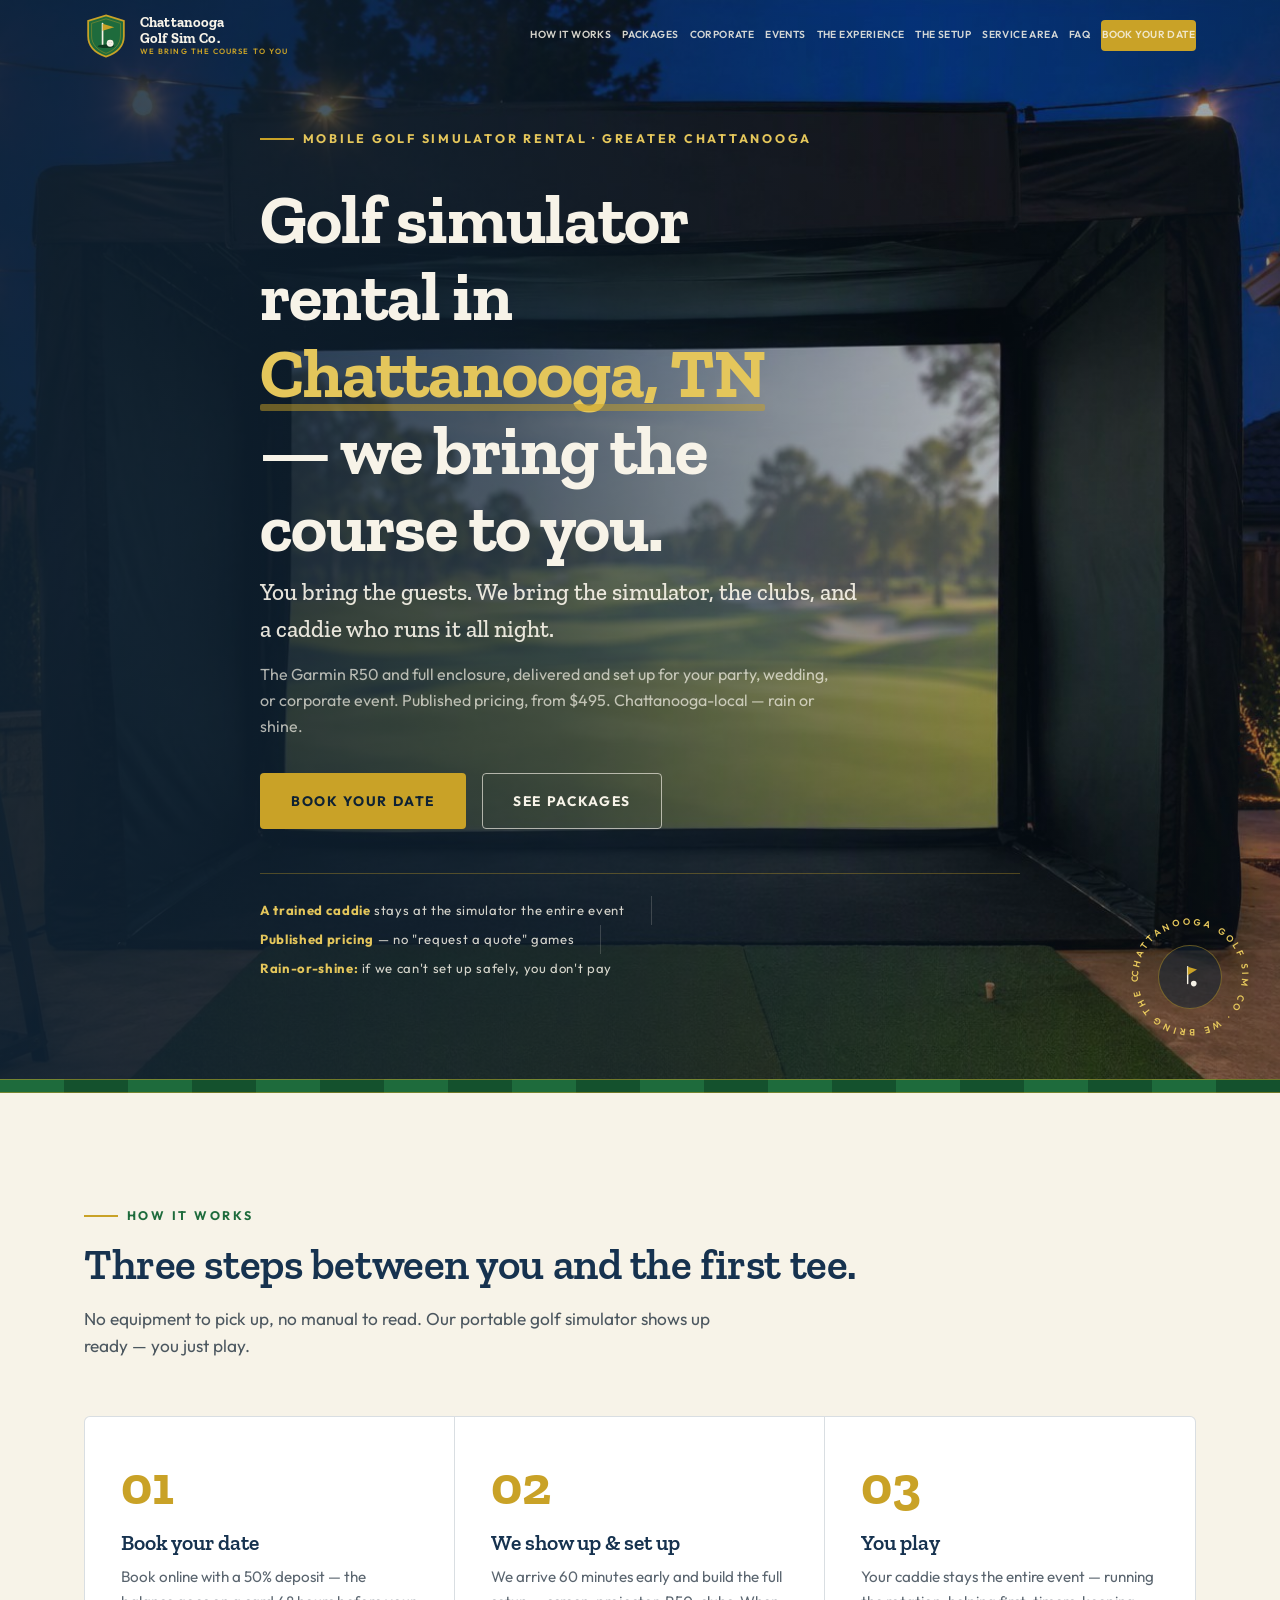
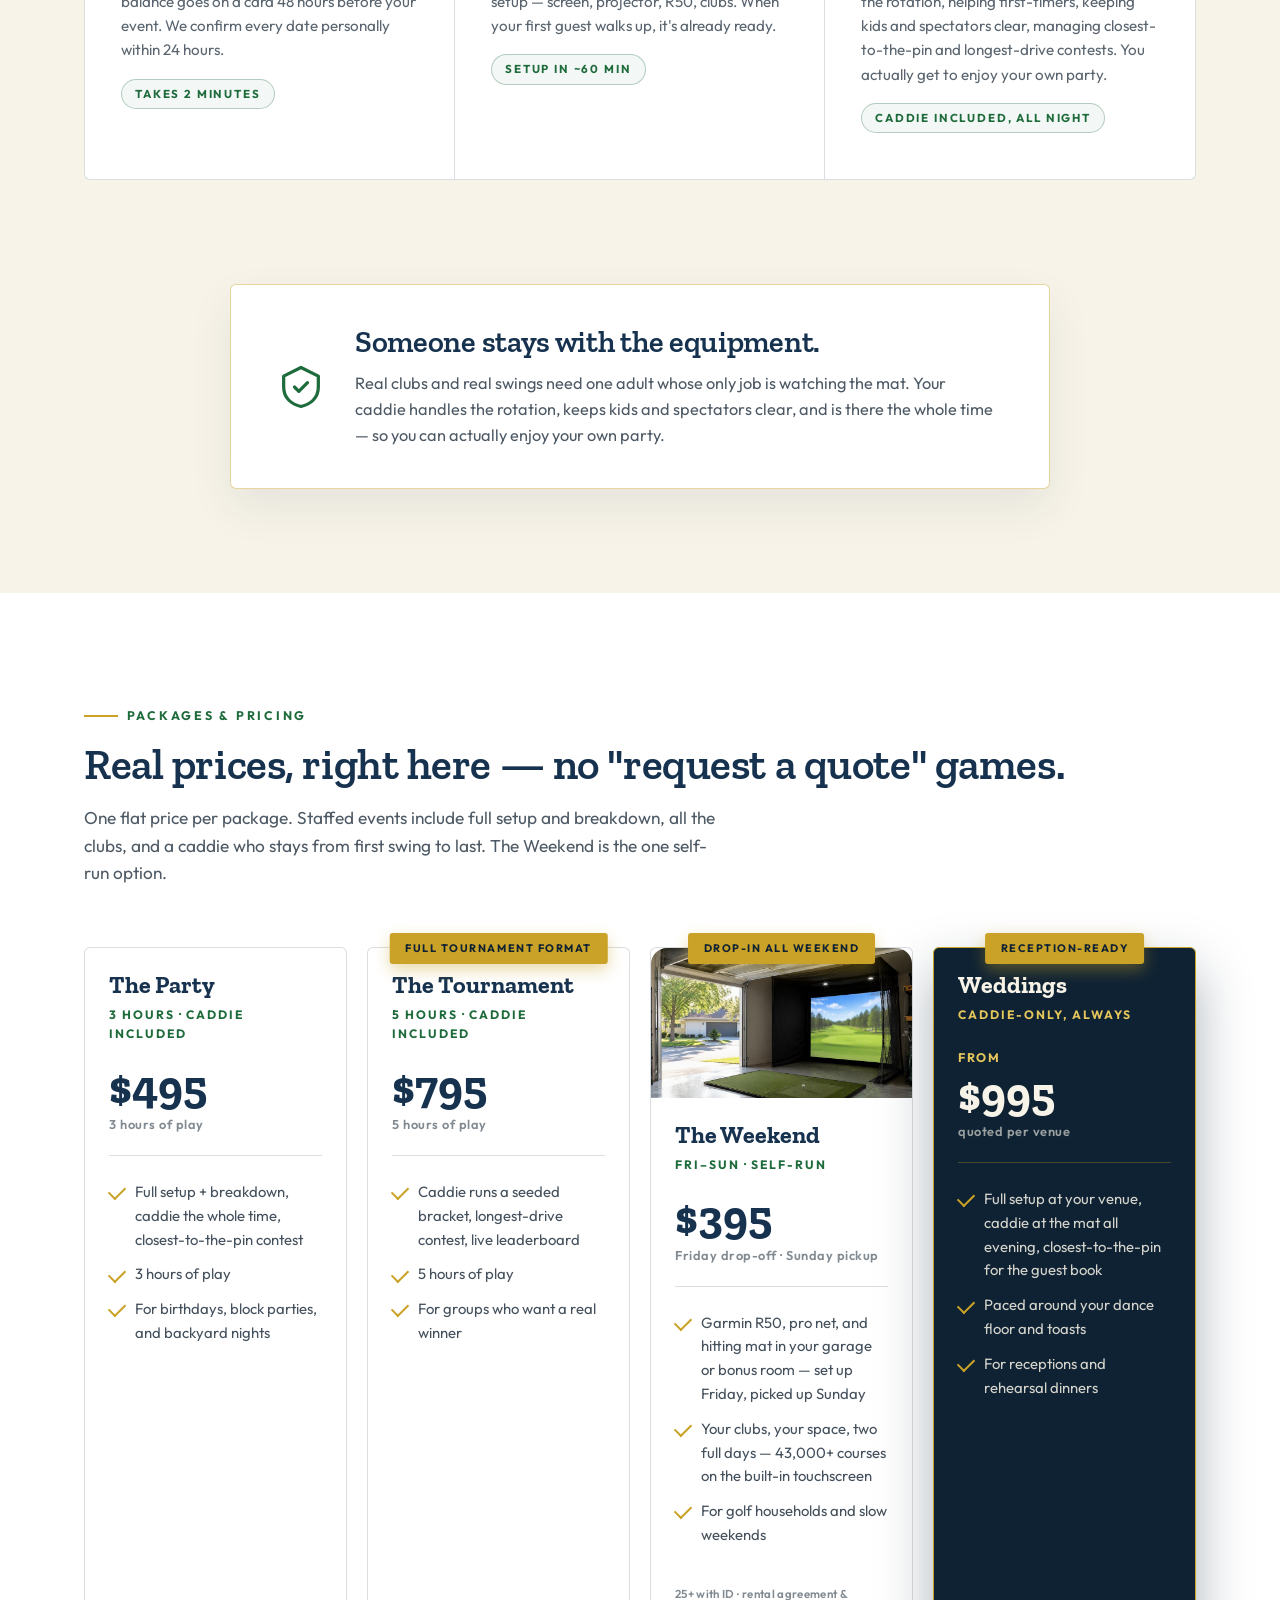
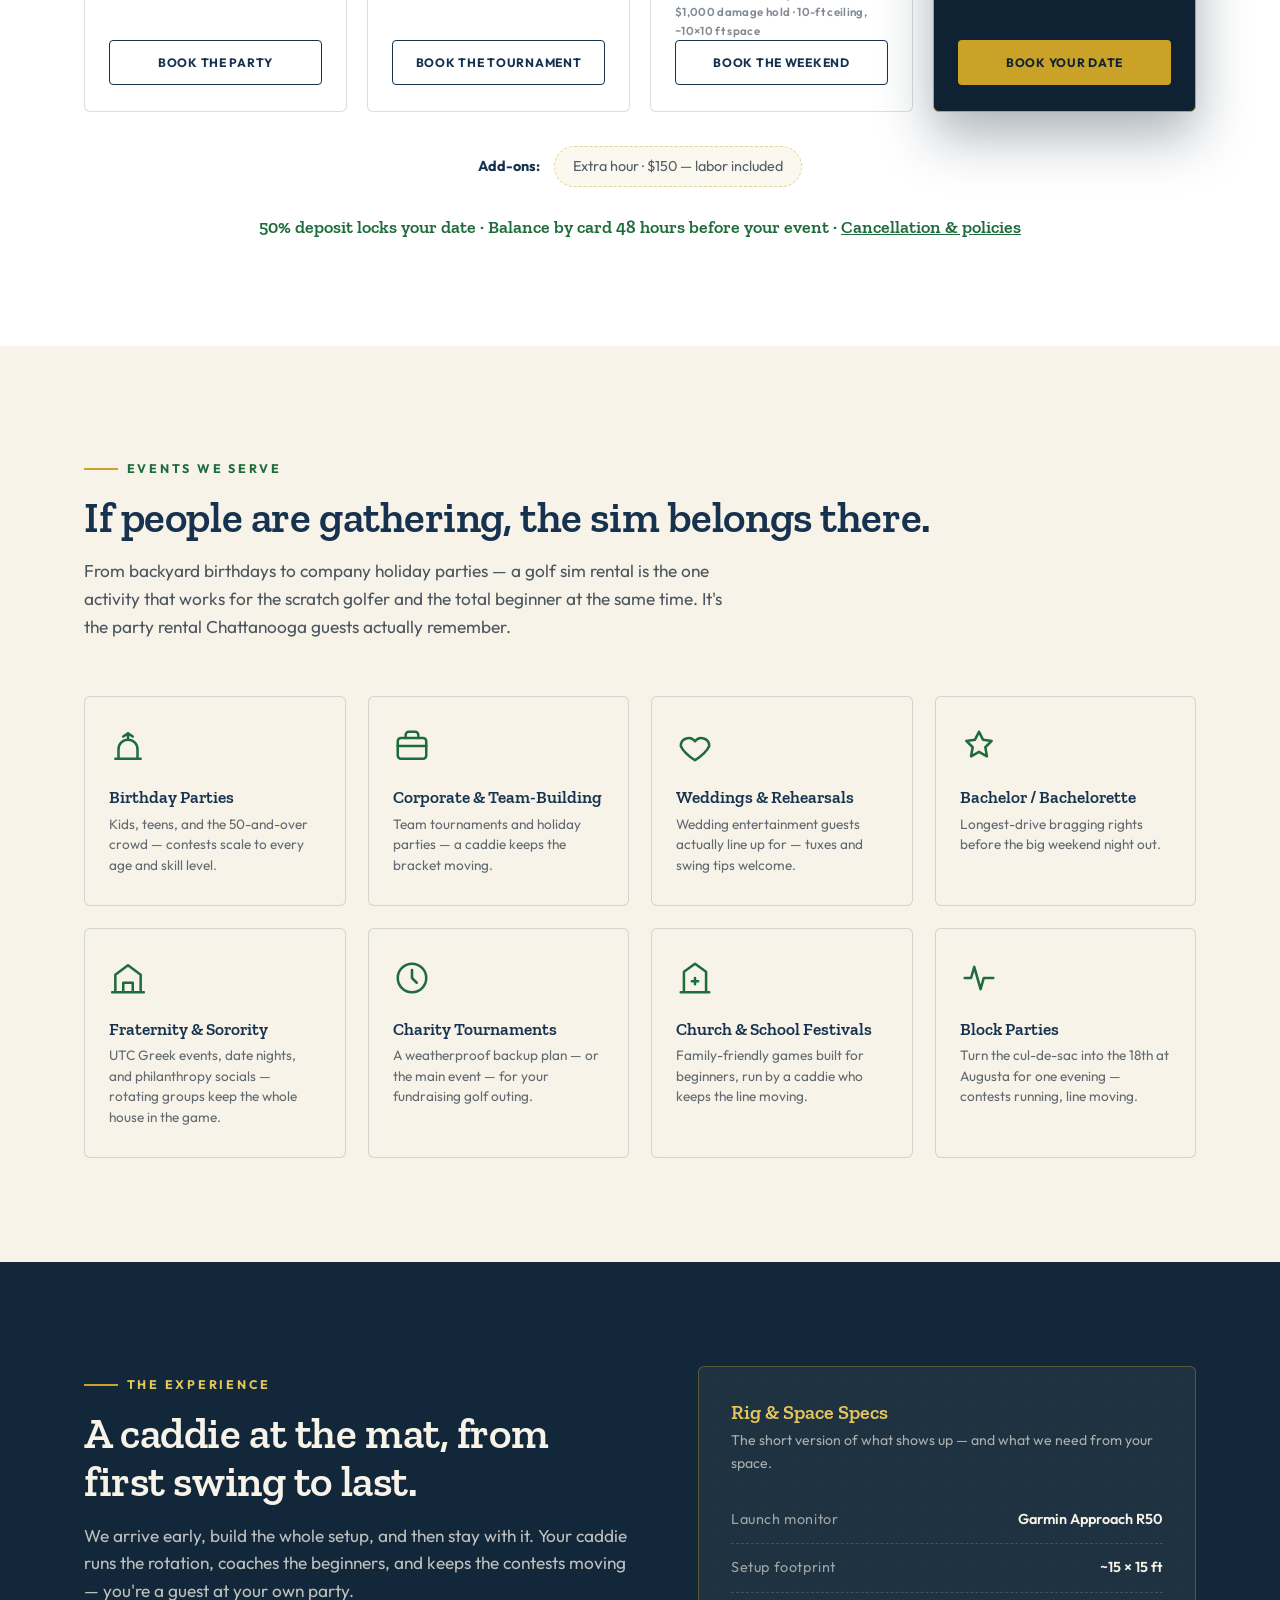
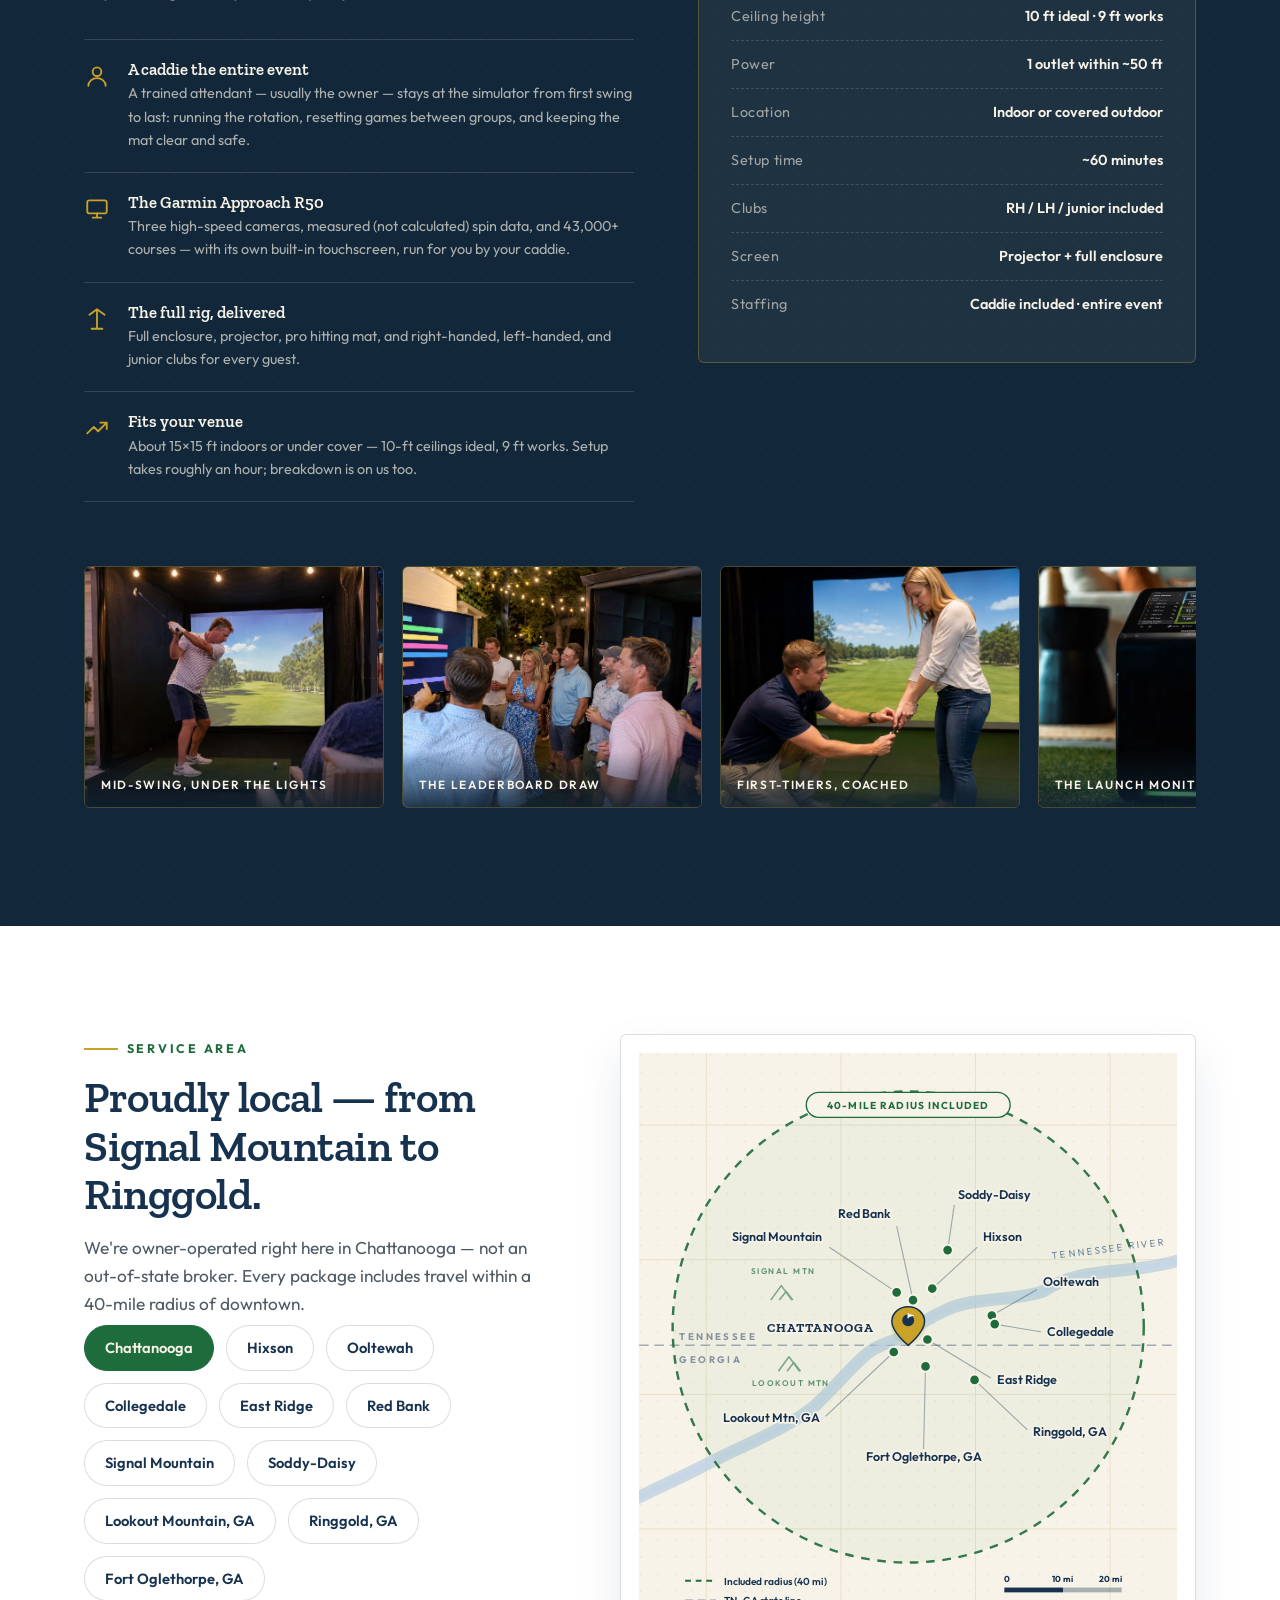
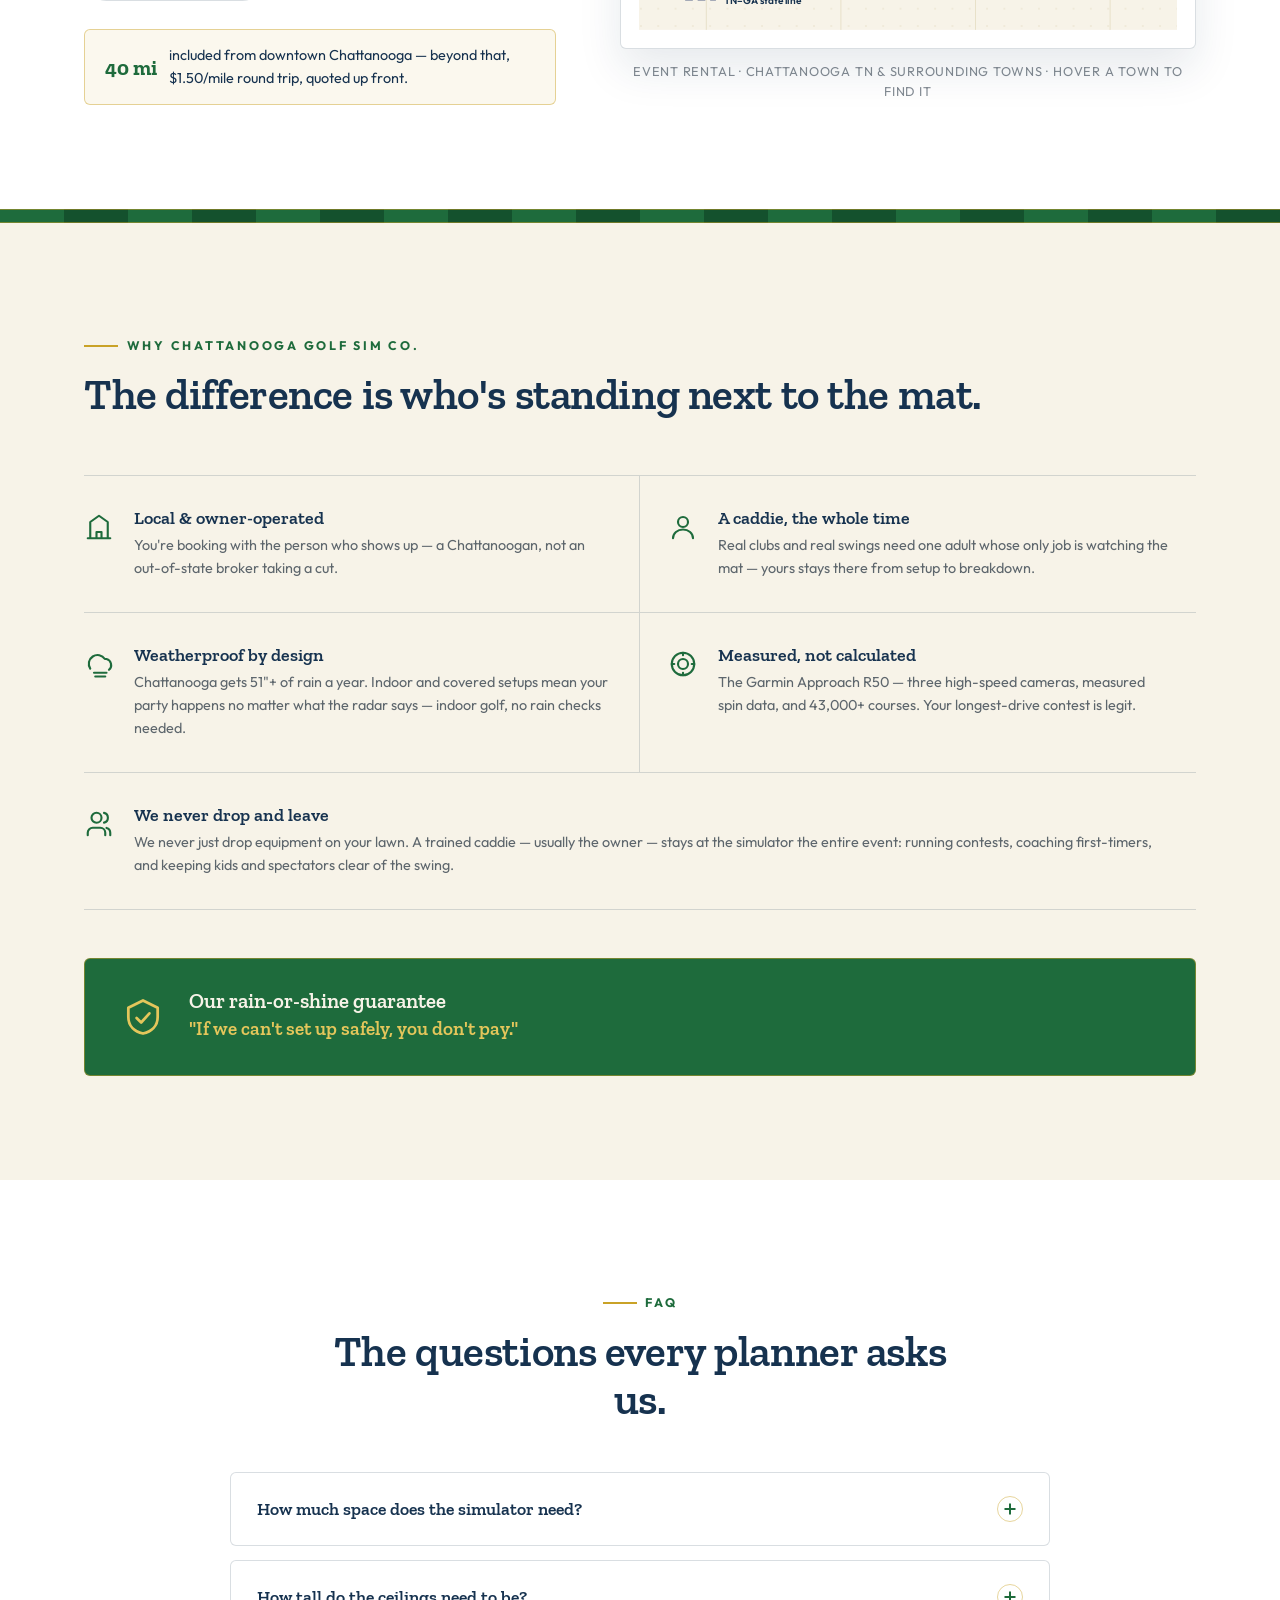
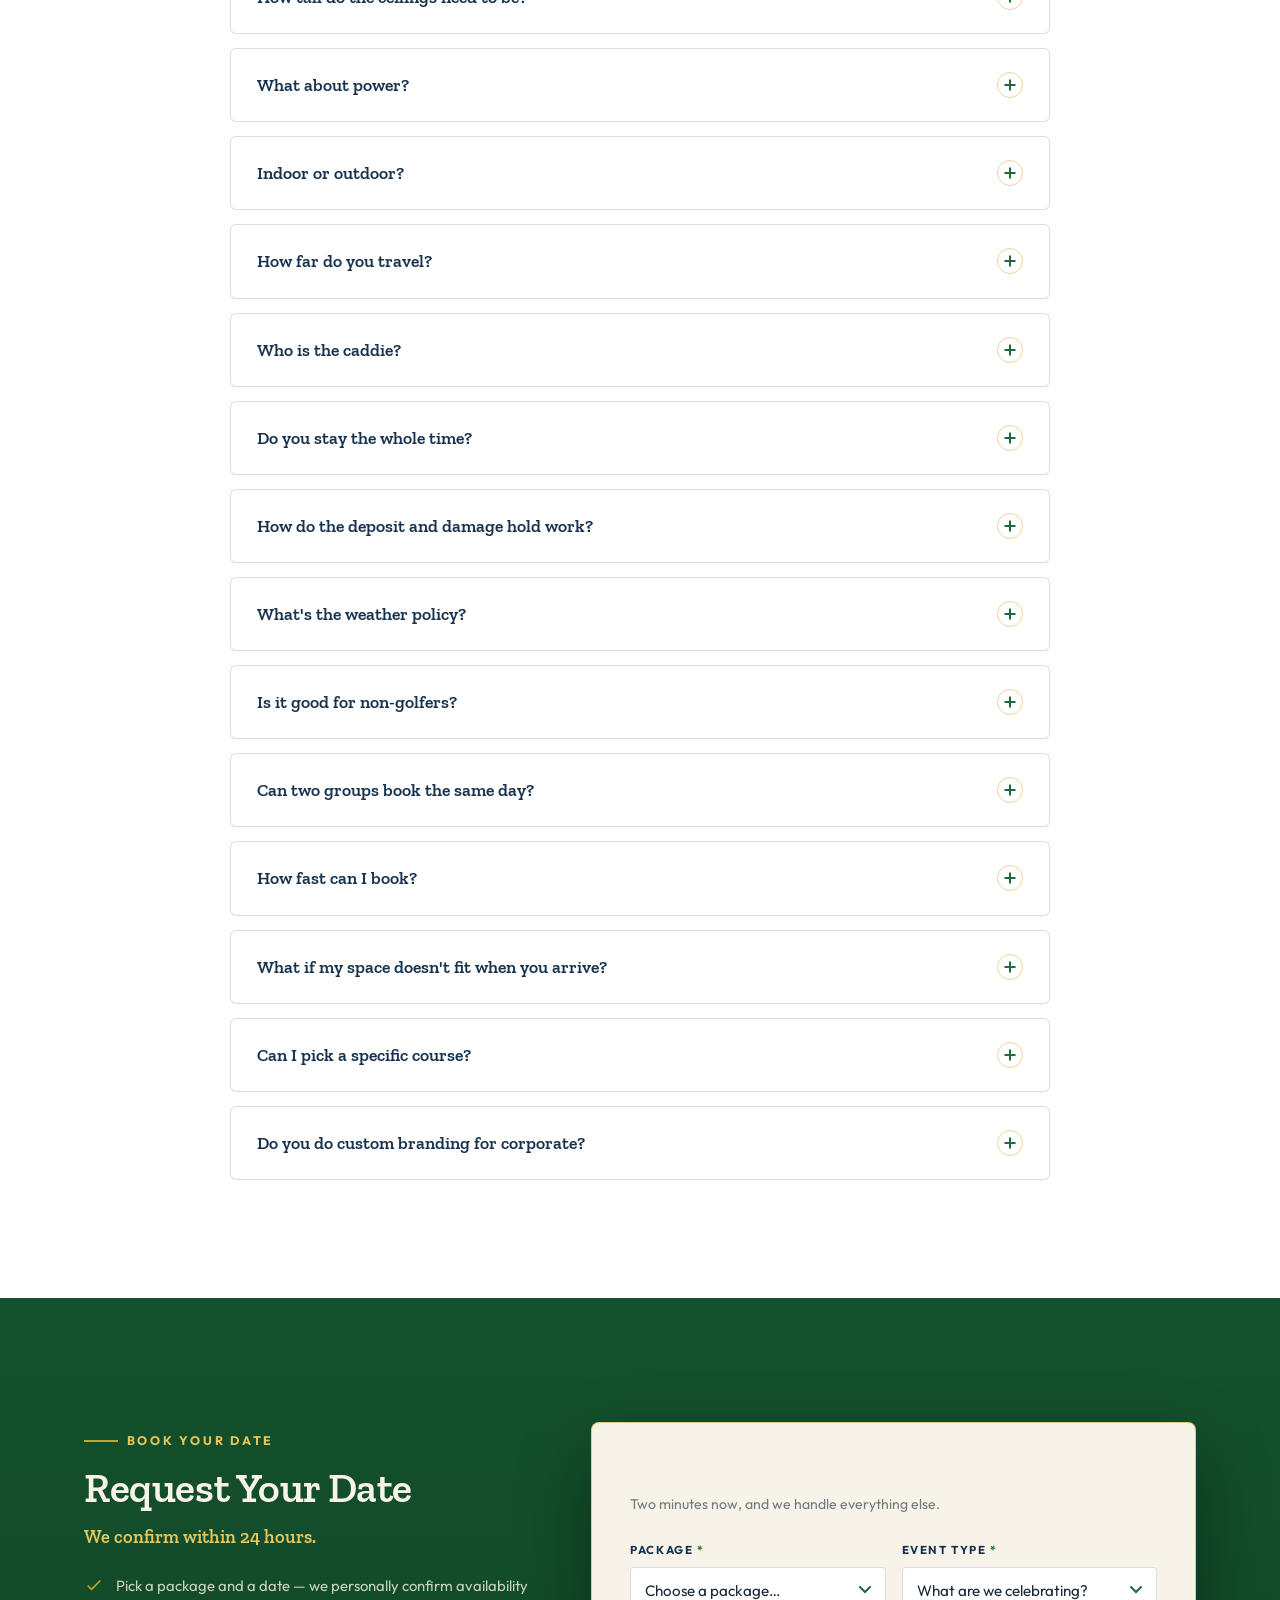
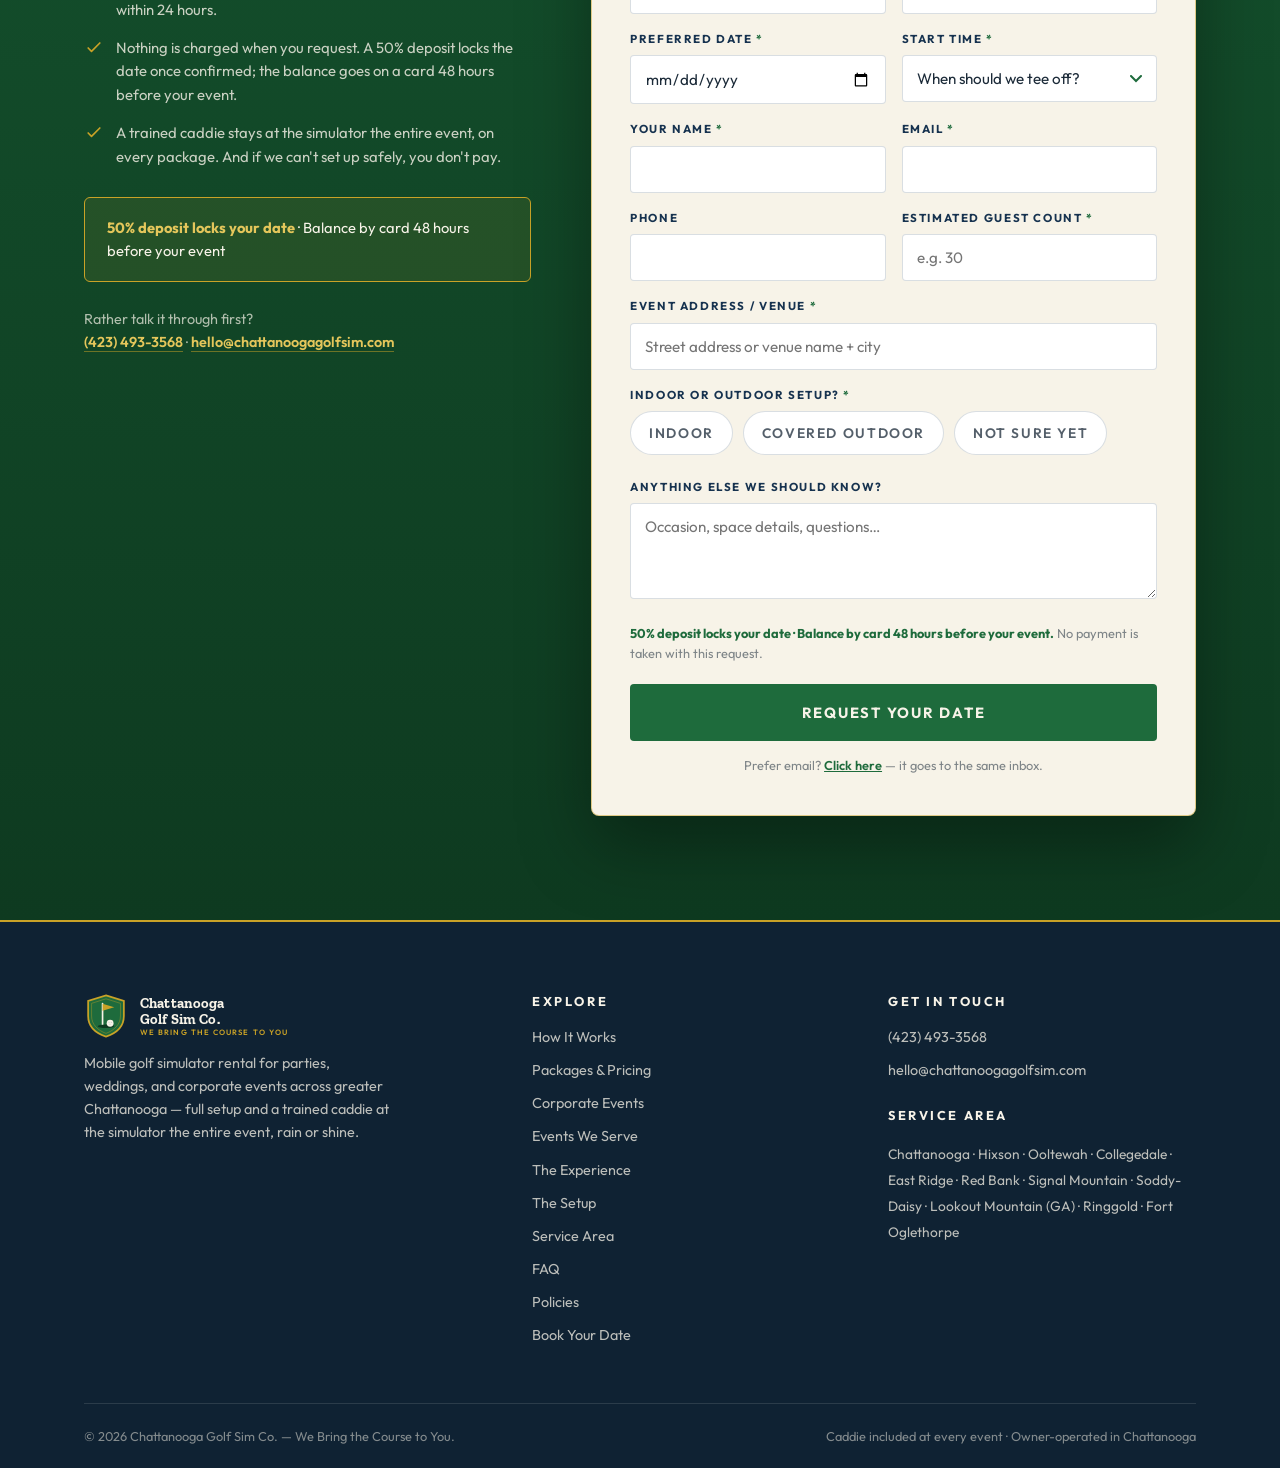
==== index.html @ df2b5e43 "Chattanooga Golf Sim — production site Launch-ready build: caddie model, published pricing, policies" ====
<!DOCTYPE html>
<html lang="en">
<head>
<meta charset="UTF-8">
<meta name="viewport" content="width=device-width, initial-scale=1.0">
<title>Golf Simulator Rental Chattanooga TN | Mobile Golf Sim for Parties &amp; Events — Chattanooga Golf Sim Co.</title>
<meta name="description" content="Chattanooga's mobile golf simulator rental for parties, weddings & events. Full setup plus a trained caddie the entire event — published pricing from $495. Serving greater Chattanooga — book your date.">
<meta name="robots" content="index, follow">
<meta name="theme-color" content="#16324F">
<link rel="canonical" href="https://chattanoogagolfsim.com/">
<meta property="og:url" content="https://chattanoogagolfsim.com/">
<meta property="og:type" content="website">
<meta property="og:title" content="Golf Simulator Rental Chattanooga TN — Chattanooga Golf Sim Co.">
<meta property="og:description" content="Chattanooga's mobile golf simulator rental for parties, weddings & events. Full setup plus a trained caddie the entire event — published pricing from $495.">
<meta property="og:image" content="https://chattanoogagolfsim.com/assets/setup-hero-dusk-v2.jpg">
<meta property="og:locale" content="en_US">
<link rel="icon" type="image/svg+xml" href="assets/logo.svg">
<link rel="apple-touch-icon" href="assets/logo.svg">
<link rel="preconnect" href="https://fonts.googleapis.com">
<link rel="preconnect" href="https://fonts.gstatic.com" crossorigin>
<link href="https://fonts.googleapis.com/css2?family=Outfit:wght@400;500;600;700&family=Zilla+Slab:wght@500;600;700&display=swap" rel="stylesheet">
<link rel="preload" as="image" href="assets/setup-hero-dusk-v2.jpg">
<link rel="stylesheet" href="styles.css">

<script type="application/ld+json">
{
  "@context": "https://schema.org",
  "@type": "LocalBusiness",
  "name": "Chattanooga Golf Sim Co.",
  "description": "Mobile golf simulator rental for parties, weddings, corporate events and festivals in the greater Chattanooga, TN area. Full setup plus a trained caddie who stays at the simulator for the entire event.",
  "slogan": "We Bring the Course to You",
  "email": "hello@chattanoogagolfsim.com",
  "telephone": "+1-423-493-3568",
  "priceRange": "$495-$2995",
  "currenciesAccepted": "USD",
  "address": { "@type": "PostalAddress", "addressLocality": "Chattanooga", "addressRegion": "TN", "addressCountry": "US" },
  "areaServed": [
    { "@type": "City", "name": "Chattanooga, TN" },
    { "@type": "City", "name": "Hixson, TN" },
    { "@type": "City", "name": "Ooltewah, TN" },
    { "@type": "City", "name": "Collegedale, TN" },
    { "@type": "City", "name": "East Ridge, TN" },
    { "@type": "City", "name": "Red Bank, TN" },
    { "@type": "City", "name": "Signal Mountain, TN" },
    { "@type": "City", "name": "Soddy-Daisy, TN" },
    { "@type": "City", "name": "Lookout Mountain, GA" },
    { "@type": "City", "name": "Ringgold, GA" },
    { "@type": "City", "name": "Fort Oglethorpe, GA" }
  ],
  "url": "https://chattanoogagolfsim.com/",
  "makesOffer": [
    { "@type": "Offer", "name": "The Party — 3-hour party package with caddie", "price": "495", "priceCurrency": "USD" },
    { "@type": "Offer", "name": "The Tournament — 5-hour tournament package with caddie", "price": "795", "priceCurrency": "USD" },
    { "@type": "Offer", "name": "The Weekend — Friday to Sunday self-run rental", "price": "395", "priceCurrency": "USD" },
    { "@type": "Offer", "name": "Weddings — reception-ready, caddie included", "priceSpecification": { "@type": "PriceSpecification", "minPrice": "995", "priceCurrency": "USD" } },
    { "@type": "Offer", "name": "Corporate Team Building — half-day with caddie", "price": "1995", "priceCurrency": "USD" }
  ]
}
</script>

<script type="application/ld+json">
{
  "@context": "https://schema.org",
  "@type": "FAQPage",
  "mainEntity": [
    {
      "@type": "Question",
      "name": "How much space does the golf simulator need?",
      "acceptedAnswer": { "@type": "Answer", "text": "About 15×15 feet. 10-foot ceilings are ideal; 9 feet works, though taller players may stick to irons off the driver. Garages, living rooms, barns, ballrooms, and covered patios all work — we'll confirm your space when you book." }
    },
    {
      "@type": "Question",
      "name": "Can you set up indoors or outdoors?",
      "acceptedAnswer": { "@type": "Answer", "text": "Both. Indoor setups work anywhere with the space above, and covered outdoor setups (tents, pavilions, porches) are great too — the enclosure just needs cover from direct rain." }
    },
    {
      "@type": "Question",
      "name": "How far do you travel?",
      "acceptedAnswer": { "@type": "Answer", "text": "A 40-mile radius of downtown Chattanooga is included in every package — that covers Chattanooga, Hixson, Ooltewah, Collegedale, East Ridge, Red Bank, Signal Mountain, Soddy-Daisy, Lookout Mountain, Ringgold, and Fort Oglethorpe. Beyond 40 miles, travel is $1.50 per mile round trip — quoted up front when you book." }
    },
    {
      "@type": "Question",
      "name": "What about power?",
      "acceptedAnswer": { "@type": "Answer", "text": "We need one standard outlet within about 50 feet. The projector doesn't run on batteries. No outlet? Tell us at booking and we'll talk options." }
    },
    {
      "@type": "Question",
      "name": "How tall do the ceilings need to be?",
      "acceptedAnswer": { "@type": "Answer", "text": "10 ft is ideal. 9 ft works, though taller players may stick to irons off the driver." }
    },
    {
      "@type": "Question",
      "name": "How do the deposit and damage hold work?",
      "acceptedAnswer": { "@type": "Answer", "text": "50% deposit at booking, balance by card 48 hours before your event. We keep a card on file with a $500 damage pre-authorization — it's never charged unless something actually breaks." }
    },
    {
      "@type": "Question",
      "name": "What happens if the weather is bad?",
      "acceptedAnswer": { "@type": "Answer", "text": "Chattanooga gets over 51 inches of rain a year, so we're built for it: indoor and covered setups go ahead rain or shine. If we can't set up safely, you don't pay." }
    },
    {
      "@type": "Question",
      "name": "Is a golf simulator fun for non-golfers?",
      "acceptedAnswer": { "@type": "Answer", "text": "The games are built for beginners — closest-to-the-pin, longest drive, and target games need zero golf experience, and your caddie coaches every first-timer through their first swing." }
    },
    {
      "@type": "Question",
      "name": "Who is the caddie?",
      "acceptedAnswer": { "@type": "Answer", "text": "Your caddie is a trained attendant (usually the owner) who stays at the simulator the entire event — running games, helping beginners, and keeping everyone safe. Not an emcee, no microphone, no hype." }
    },
    {
      "@type": "Question",
      "name": "Do you stay the whole time?",
      "acceptedAnswer": { "@type": "Answer", "text": "Yes — every package, every event. Your caddie arrives with the rig about an hour early, stays at the simulator from first swing to last, and handles breakdown after. We never drop equipment and leave." }
    },
    {
      "@type": "Question",
      "name": "Can two groups book the same day?",
      "acceptedAnswer": { "@type": "Answer", "text": "First paid deposit locks the date. The form is a request; the deposit makes it yours." }
    },
    {
      "@type": "Question",
      "name": "How fast can I book?",
      "acceptedAnswer": { "@type": "Answer", "text": "48 hours minimum. The balance is due by card 48 hours before your event anyway." }
    },
    {
      "@type": "Question",
      "name": "What if my space doesn't fit when you arrive?",
      "acceptedAnswer": { "@type": "Answer", "text": "Measure first: 15×15 ft and a 9–10 ft ceiling. You confirm it at booking; if it truly won't work we'll reschedule you free." }
    },
    {
      "@type": "Question",
      "name": "Can I pick a specific course?",
      "acceptedAnswer": { "@type": "Answer", "text": "43,000+ of them. Pebble Beach, St Andrews, whatever your group argues about." }
    },
    {
      "@type": "Question",
      "name": "Do you do custom branding for corporate?",
      "acceptedAnswer": { "@type": "Answer", "text": "We don't — but bring your own banners and decorate around the setup however you like. We handle the golf." }
    }
  ]
}
</script>
</head>

<body>

<!-- ================= HEADER ================= -->
<header class="site-header">
  <div class="wrap header-inner">
    <a class="brand" href="#top" aria-label="Chattanooga Golf Sim Co. — home">
      <img src="assets/logo.svg" alt="Chattanooga Golf Sim Co. logo — golf flag crest" width="44" height="44">
      <span class="brand-name">Chattanooga<br>Golf Sim Co.<small>We Bring the Course to You</small></span>
    </a>
    <nav class="main-nav" aria-label="Main navigation">
      <a href="#how-it-works">How It Works</a>
      <a href="#packages">Packages</a>
      <a href="corporate.html">Corporate</a>
      <a href="#events">Events</a>
      <a href="#experience">The Experience</a>
      <a href="setup.html">The Setup</a>
      <a href="#service-area">Service Area</a>
      <a href="#faq">FAQ</a>
      <a class="nav-phone" href="tel:+14234933568">(423) 493-3568</a>
      <a href="#book" class="btn btn-gold header-cta">Book Your Date</a>
    </nav>
    <button class="nav-toggle" aria-label="Toggle menu" aria-expanded="false"><span></span></button>
  </div>
</header>

<main id="top">

<!-- ================= HERO ================= -->
<section class="hero" aria-label="Introduction">
  <div class="hero-bg">
    <img src="assets/setup-hero-dusk-v2.jpg" alt="The mobile golf simulator enclosure glowing in a backyard at dusk — impact screen lit, hitting mat down, clubs racked under string lights" fetchpriority="high">
  </div>
  <div class="wrap">
    <p class="eyebrow" style="color:var(--gold-soft)">Mobile Golf Simulator Rental · Greater Chattanooga</p>
    <h1>Golf simulator rental in <em>Chattanooga, TN</em> — we bring the course to you.</h1>
    <p class="hero-tag">You bring the guests. We bring the simulator, the clubs, and a caddie who runs it all night.</p>
    <p class="hero-sub">The Garmin R50 and full enclosure, delivered and set up for your party, wedding, or corporate event. Published pricing, from $495. Chattanooga-local — rain or shine.</p>
    <div class="hero-ctas">
      <a href="#book" class="btn btn-gold">Book Your Date</a>
      <a href="#packages" class="btn btn-outline">See Packages</a>
    </div>
    <div class="hero-proof">
      <div><strong>A trained caddie</strong> stays at the simulator the entire event</div>
      <div><strong>Published pricing</strong> — no "request a quote" games</div>
      <div><strong>Rain-or-shine:</strong> if we can't set up safely, you don't pay</div>
    </div>
  </div>
  <div class="seal" aria-hidden="true">
    <svg class="ring" viewBox="0 0 132 132">
      <defs><path id="sealCircle" d="M66,66 m-52,0 a52,52 0 1,1 104,0 a52,52 0 1,1 -104,0"></path></defs>
      <text><textPath href="#sealCircle">Chattanooga Golf Sim Co · We Bring the Course to You · </textPath></text>
    </svg>
    <div class="seal-core">
      <svg width="30" height="30" viewBox="0 0 64 64" aria-hidden="true">
        <line x1="27" y1="10" x2="27" y2="46" stroke="#F7F3E8" stroke-width="3" stroke-linecap="round"/>
        <path d="M27 10l20 6L27 28z" fill="#C9A227"/>
        <circle cx="40" cy="46" r="6" fill="#F7F3E8"/>
      </svg>
    </div>
  </div>
</section>

<div class="fairway" aria-hidden="true"></div>

<!-- ================= HOW IT WORKS ================= -->
<section id="how-it-works" class="section section-cream">
  <div class="wrap">
    <p class="eyebrow reveal">How it works</p>
    <h2 class="reveal">Three steps between you and the first tee.</h2>
    <p class="lede reveal reveal-d1">No equipment to pick up, no manual to read. Our portable golf simulator shows up ready — you just play.</p>
    <div class="steps">
      <div class="step reveal">
        <span class="step-num">01</span>
        <h3>Book your date</h3>
        <p>Book online with a 50% deposit — the balance goes on a card 48 hours before your event. We confirm every date personally within 24 hours.</p>
        <span class="step-tag">Takes 2 minutes</span>
      </div>
      <div class="step reveal reveal-d1">
        <span class="step-num">02</span>
        <h3>We show up &amp; set up</h3>
        <p>We arrive 60 minutes early and build the full setup — screen, projector, R50, clubs. When your first guest walks up, it's already ready.</p>
        <span class="step-tag">Setup in ~60 min</span>
      </div>
      <div class="step reveal reveal-d2">
        <span class="step-num">03</span>
        <h3>You play</h3>
        <p>Your caddie stays the entire event — running the rotation, helping first-timers, keeping kids and spectators clear, managing closest-to-the-pin and longest-drive contests. You actually get to enjoy your own party.</p>
        <span class="step-tag">Caddie included, all night</span>
      </div>
    </div>
  </div>
</section>

<!-- ================= SOMEONE STAYS ================= -->
<section class="section section-cream" style="padding-top:0" aria-label="Why a caddie stays with the simulator">
  <div class="wrap">
    <div class="stays reveal">
      <svg viewBox="0 0 24 24" aria-hidden="true"><path d="M12 3l8 4v5c0 5-3.5 8-8 9-4.5-1-8-4-8-9V7z"/><path d="M9 12l2 2 4-4"/></svg>
      <div>
        <h2>Someone stays with the equipment.</h2>
        <p>Real clubs and real swings need one adult whose only job is watching the mat. Your caddie handles the rotation, keeps kids and spectators clear, and is there the whole time — so you can actually enjoy your own party.</p>
      </div>
    </div>
  </div>
</section>

<!-- ================= PACKAGES ================= -->
<section id="packages" class="section section-paper">
  <div class="wrap">
    <p class="eyebrow reveal">Packages &amp; pricing</p>
    <h2 class="reveal">Real prices, right here — no "request a quote" games.</h2>
    <p class="lede reveal reveal-d1">One flat price per package. Staffed events include full setup and breakdown, all the clubs, and a caddie who stays from first swing to last. The Weekend is the one self-run option.</p>

    <div class="packages packages-four">
      <article class="pkg reveal">
        <div class="pkg-body">
          <h3 class="pkg-name">The Party</h3>
          <p class="pkg-kind">3 Hours · Caddie Included</p>
          <p class="pkg-price">$495<small>3 hours of play</small></p>
          <hr>
          <ul>
            <li>Full setup + breakdown, caddie the whole time, closest-to-the-pin contest</li>
            <li>3 hours of play</li>
            <li>For birthdays, block parties, and backyard nights</li>
          </ul>
          <a href="#book" class="btn btn-outline-dark" data-package="The Party — 3 hours ($495)">Book The Party</a>
        </div>
      </article>

      <article class="pkg reveal reveal-d1">
        <span class="pkg-flag">Full tournament format</span>
        <div class="pkg-body">
          <h3 class="pkg-name">The Tournament</h3>
          <p class="pkg-kind">5 Hours · Caddie Included</p>
          <p class="pkg-price">$795<small>5 hours of play</small></p>
          <hr>
          <ul>
            <li>Caddie runs a seeded bracket, longest-drive contest, live leaderboard</li>
            <li>5 hours of play</li>
            <li>For groups who want a real winner</li>
          </ul>
          <a href="#book" class="btn btn-outline-dark" data-package="The Tournament — 5 hours ($795)">Book The Tournament</a>
        </div>
      </article>

      <article class="pkg reveal reveal-d2">
        <span class="pkg-flag">Drop-in all weekend</span>
        <img class="pkg-media" src="assets/setup-weekend-garage.jpg" alt="The simulator set up in a home garage — screen, hitting mat, and clubs ready for the weekend." loading="lazy">
        <div class="pkg-body">
          <h3 class="pkg-name">The Weekend</h3>
          <p class="pkg-kind">Fri–Sun · Self-Run</p>
          <p class="pkg-price">$395<small>Friday drop-off · Sunday pickup</small></p>
          <hr>
          <ul>
            <li>Garmin R50, pro net, and hitting mat in your garage or bonus room — set up Friday, picked up Sunday</li>
            <li>Your clubs, your space, two full days — 43,000+ courses on the built-in touchscreen</li>
            <li>For golf households and slow weekends</li>
          </ul>
          <p style="font-family:var(--sans);font-size:.72rem;font-weight:600;color:rgba(27,42,56,.55);letter-spacing:.03em;margin:14px 0 0">25+ with ID · rental agreement &amp; $1,000 damage hold · 10-ft ceiling, ~10×10 ft space</p>
          <a href="#book" class="btn btn-outline-dark" data-package="The Weekend — Fri–Sun ($395)">Book The Weekend</a>
        </div>
      </article>

      <article class="pkg pkg-featured reveal reveal-d3">
        <span class="pkg-flag">Reception-ready</span>
        <div class="pkg-body">
          <h3 class="pkg-name">Weddings</h3>
          <p class="pkg-kind">Caddie-Only, Always</p>
          <p class="pkg-price"><small style="font-family:var(--sans);font-size:.78rem;font-weight:700;letter-spacing:.14em;text-transform:uppercase;display:block;margin-bottom:6px;color:var(--gold-soft)">From</small>$995<small>quoted per venue</small></p>
          <hr>
          <ul>
            <li>Full setup at your venue, caddie at the mat all evening, closest-to-the-pin for the guest book</li>
            <li>Paced around your dance floor and toasts</li>
            <li>For receptions and rehearsal dinners</li>
          </ul>
          <a href="#book" class="btn btn-gold" data-package="Wedding (from $995)">Book Your Date</a>
        </div>
      </article>
    </div>

    <div class="addons reveal">
      <strong>Add-ons:</strong>
      <span class="chip">Extra hour · $150 — labor included</span>
    </div>
    <p class="deposit-note reveal">50% deposit locks your date · Balance by card 48 hours before your event · <a href="policies.html">Cancellation &amp; policies</a></p>
  </div>
</section>

<!-- ================= EVENTS ================= -->
<section id="events" class="section section-cream">
  <div class="wrap">
    <p class="eyebrow reveal">Events we serve</p>
    <h2 class="reveal">If people are gathering, the sim belongs there.</h2>
    <p class="lede reveal reveal-d1">From backyard birthdays to company holiday parties — a golf sim rental is the one activity that works for the scratch golfer and the total beginner at the same time. It's the party rental Chattanooga guests actually remember.</p>

    <div class="events-grid">
      <div class="event-card reveal">
        <svg viewBox="0 0 24 24"><path d="M4 20h16M6 20v-6a6 6 0 0 1 12 0v6M12 8V4M9 6l3-2 3 2"/></svg>
        <h3>Birthday Parties</h3>
        <p>Kids, teens, and the 50-and-over crowd — contests scale to every age and skill level.</p>
      </div>
      <div class="event-card reveal reveal-d1">
        <svg viewBox="0 0 24 24"><rect x="3" y="7" width="18" height="13" rx="2"/><path d="M8 7V5a2 2 0 0 1 2-2h4a2 2 0 0 1 2 2v2M3 12h18"/></svg>
        <h3>Corporate &amp; Team-Building</h3>
        <p>Team tournaments and holiday parties — a caddie keeps the bracket moving.</p>
      </div>
      <div class="event-card reveal reveal-d2">
        <svg viewBox="0 0 24 24"><path d="M12 21s-7-4.5-9-9a5 5 0 0 1 9-3 5 5 0 0 1 9 3c-2 4.5-9 9-9 9z"/></svg>
        <h3>Weddings &amp; Rehearsals</h3>
        <p>Wedding entertainment guests actually line up for — tuxes and swing tips welcome.</p>
      </div>
      <div class="event-card reveal reveal-d3">
        <svg viewBox="0 0 24 24"><path d="M12 3l2.5 5 5.5.8-4 4 1 5.7-5-2.8-5 2.8 1-5.7-4-4L9.5 8z"/></svg>
        <h3>Bachelor / Bachelorette</h3>
        <p>Longest-drive bragging rights before the big weekend night out.</p>
      </div>
      <div class="event-card reveal">
        <svg viewBox="0 0 24 24"><path d="M4 21V10l8-6 8 6v11M9 21v-6h6v6M2 21h20"/></svg>
        <h3>Fraternity &amp; Sorority</h3>
        <p>UTC Greek events, date nights, and philanthropy socials — rotating groups keep the whole house in the game.</p>
      </div>
      <div class="event-card reveal reveal-d1">
        <svg viewBox="0 0 24 24"><circle cx="12" cy="12" r="9"/><path d="M12 7v5l3 3"/></svg>
        <h3>Charity Tournaments</h3>
        <p>A weatherproof backup plan — or the main event — for your fundraising golf outing.</p>
      </div>
      <div class="event-card reveal reveal-d2">
        <svg viewBox="0 0 24 24"><path d="M3 21h18M5 21V8l7-5 7 5v13M12 12v4M10 14h4"/></svg>
        <h3>Church &amp; School Festivals</h3>
        <p>Family-friendly games built for beginners, run by a caddie who keeps the line moving.</p>
      </div>
      <div class="event-card reveal reveal-d3">
        <svg viewBox="0 0 24 24"><path d="M3 12h4l2-7 4 14 2-7h6"/></svg>
        <h3>Block Parties</h3>
        <p>Turn the cul-de-sac into the 18th at Augusta for one evening — contests running, line moving.</p>
      </div>
    </div>
  </div>
</section>

<!-- ================= EXPERIENCE ================= -->
<section id="experience" class="section section-dark">
  <div class="dimples" aria-hidden="true"></div>
  <div class="wrap on-dark">
    <div class="exp-grid">
      <div>
        <p class="eyebrow reveal">The experience</p>
        <h2 class="reveal">A caddie at the mat, from first swing to last.</h2>
        <p class="lede reveal reveal-d1">We arrive early, build the whole setup, and then stay with it. Your caddie runs the rotation, coaches the beginners, and keeps the contests moving — you're a guest at your own party.</p>
        <ul class="exp-list">
          <li class="reveal">
            <svg viewBox="0 0 24 24"><circle cx="12" cy="8" r="4"/><path d="M4 21c0-4 3.6-7 8-7s8 3 8 7"/></svg>
            <div>
              <h4>A caddie the entire event</h4>
              <p>A trained attendant — usually the owner — stays at the simulator from first swing to last: running the rotation, resetting games between groups, and keeping the mat clear and safe.</p>
            </div>
          </li>
          <li class="reveal reveal-d1">
            <svg viewBox="0 0 24 24"><rect x="3" y="4" width="18" height="12" rx="2"/><path d="M8 20h8M12 16v4"/></svg>
            <div>
              <h4>The Garmin Approach R50</h4>
              <p>Three high-speed cameras, measured (not calculated) spin data, and 43,000+ courses — with its own built-in touchscreen, run for you by your caddie.</p>
            </div>
          </li>
          <li class="reveal reveal-d2">
            <svg viewBox="0 0 24 24"><path d="M12 3v18M5 8l7-5 7 5M7 21h10"/></svg>
            <div>
              <h4>The full rig, delivered</h4>
              <p>Full enclosure, projector, pro hitting mat, and right-handed, left-handed, and junior clubs for every guest.</p>
            </div>
          </li>
          <li class="reveal reveal-d3">
            <svg viewBox="0 0 24 24"><path d="M3 17l6-6 4 4 8-8M15 7h6v6"/></svg>
            <div>
              <h4>Fits your venue</h4>
              <p>About 15×15 ft indoors or under cover — 10-ft ceilings ideal, 9 ft works. Setup takes roughly an hour; breakdown is on us too.</p>
            </div>
          </li>
        </ul>
      </div>
      <aside class="spec-card reveal reveal-d1" aria-label="Equipment and space specifications">
        <h3>Rig &amp; Space Specs</h3>
        <p>The short version of what shows up — and what we need from your space.</p>
        <div class="spec-rows">
          <div class="spec-row"><span>Launch monitor</span><span>Garmin Approach R50</span></div>
          <div class="spec-row"><span>Setup footprint</span><span>~15 × 15 ft</span></div>
          <div class="spec-row"><span>Ceiling height</span><span>10 ft ideal · 9 ft works</span></div>
          <div class="spec-row"><span>Power</span><span>1 outlet within ~50 ft</span></div>
          <div class="spec-row"><span>Location</span><span>Indoor or covered outdoor</span></div>
          <div class="spec-row"><span>Setup time</span><span>~60 minutes</span></div>
          <div class="spec-row"><span>Clubs</span><span>RH / LH / junior included</span></div>
          <div class="spec-row"><span>Screen</span><span>Projector + full enclosure</span></div>
          <div class="spec-row"><span>Staffing</span><span>Caddie included · entire event</span></div>
        </div>
      </aside>
    </div>

    <div class="gallery reveal" aria-label="Photo gallery">
      <figure>
        <img src="assets/setup-swing-action.jpg" alt="A guest mid-backswing into the glowing simulator screen at an evening backyard party" loading="lazy">
        <figcaption>Mid-swing, under the lights</figcaption>
      </figure>
      <figure>
        <img src="assets/setup-leaderboard-group-v2.jpg" alt="A group of guests gathered around the simulator screen checking the contest leaderboard" loading="lazy">
        <figcaption>The leaderboard draw</figcaption>
      </figure>
      <figure>
        <img src="assets/setup-caddie-coaching-v2.jpg" alt="The caddie kneeling on the hitting mat, showing a first-time golfer how to grip the club" loading="lazy">
        <figcaption>First-timers, coached</figcaption>
      </figure>
      <figure>
        <img src="assets/setup-r50-closeup.jpg" alt="The Garmin Approach R50 launch monitor on the mat, touchscreen showing carry distance and ball flight" loading="lazy">
        <figcaption>The launch monitor</figcaption>
      </figure>
    </div>
  </div>
</section>

<!-- ================= SERVICE AREA ================= -->
<section id="service-area" class="section section-paper">
  <div class="wrap">
    <div class="area-grid">
      <div>
        <p class="eyebrow reveal">Service area</p>
        <h2 class="reveal">Proudly local — from Signal Mountain to Ringgold.</h2>
        <p class="lede reveal reveal-d1">We're owner-operated right here in Chattanooga — not an out-of-state broker. Every package includes travel within a 40-mile radius of downtown.</p>
        <div class="towns reveal reveal-d1">
          <span class="town feature" data-town="chattanooga">Chattanooga</span>
          <span class="town" data-town="hixson">Hixson</span>
          <span class="town" data-town="ooltewah">Ooltewah</span>
          <span class="town" data-town="collegedale">Collegedale</span>
          <span class="town" data-town="east-ridge">East Ridge</span>
          <span class="town" data-town="red-bank">Red Bank</span>
          <span class="town" data-town="signal-mountain">Signal Mountain</span>
          <span class="town" data-town="soddy-daisy">Soddy-Daisy</span>
          <span class="town" data-town="lookout-mountain">Lookout Mountain, GA</span>
          <span class="town" data-town="ringgold">Ringgold, GA</span>
          <span class="town" data-town="fort-oglethorpe">Fort Oglethorpe, GA</span>
        </div>
        <div class="radius-badge reveal reveal-d2">
          <strong>40 mi</strong>
          <span>included from downtown Chattanooga — beyond that, $1.50/mile round trip, quoted up front.</span>
        </div>
      </div>
      <div class="area-visual reveal reveal-d1">
        <div class="area-frame area-frame-map">
          <svg class="area-map" viewBox="0 0 560 600" role="img" aria-label="Map of the Chattanooga Golf Sim Co. service area — a true-scale 40-mile included radius drawn around downtown Chattanooga, covering all eleven surrounding towns">
            <defs>
              <pattern id="mapDots" width="18" height="18" patternUnits="userSpaceOnUse">
                <circle cx="2" cy="2" r="1" fill="#E3DAC0"/>
              </pattern>
            </defs>
            <rect width="560" height="600" fill="#F7F3E8"/>
            <rect width="560" height="600" fill="url(#mapDots)" opacity=".5"/>
            <g stroke="#E8E0C8" stroke-width="1">
              <path d="M0 75 H560 M0 215 H560 M0 355 H560 M0 495 H560 M70 0 V600 M210 0 V600 M350 0 V600 M490 0 V600"/>
            </g>
            <!-- TN–GA state line at true latitude 35.0°N -->
            <path d="M0 304 H560" stroke="#8A93A6" stroke-width="1.4" stroke-dasharray="10 6" opacity=".75"/>
            <text x="42" y="298" font-family="Outfit,sans-serif" font-size="10" font-weight="700" fill="#8A93A6" letter-spacing="2.5">TENNESSEE</text>
            <text x="42" y="322" font-family="Outfit,sans-serif" font-size="10" font-weight="700" fill="#8A93A6" letter-spacing="2.5">GEORGIA</text>
            <!-- Tennessee River: in from the NE, bends at downtown, out SW -->
            <path d="M560 216 C508 232 462 220 420 248 C392 258 350 254 322 266 C304 274 290 282 279 293 C272 298 258 300 244 308 C228 317 208 344 184 366 C156 390 108 408 62 432 C42 442 20 452 0 462"
                  fill="none" stroke="#A8C4DC" stroke-width="13" stroke-linecap="round" opacity=".55"/>
            <path d="M560 216 C508 232 462 220 420 248 C392 258 350 254 322 266 C304 274 290 282 279 293 C272 298 258 300 244 308 C228 317 208 344 184 366 C156 390 108 408 62 432 C42 442 20 452 0 462"
                  fill="none" stroke="#C3D6E8" stroke-width="5" stroke-linecap="round" opacity=".7"/>
            <text x="430" y="214" font-family="Outfit,sans-serif" font-size="10" fill="#6B87A0" letter-spacing="2.2" transform="rotate(-7 430 214)">TENNESSEE RIVER</text>
            <!-- mountains -->
            <g stroke="#1E6B3C" stroke-width="1.6" fill="none" opacity=".55" stroke-linejoin="round">
              <path d="M137 257 l11 -15 11 15 M146 257 l7 -9 7 9"/>
              <path d="M145 331 l11 -15 11 15 M154 331 l7 -9 7 9"/>
            </g>
            <text x="150" y="230" text-anchor="middle" font-family="Outfit,sans-serif" font-size="8.5" font-weight="600" fill="#1E6B3C" letter-spacing="1.5" opacity=".7">SIGNAL MTN</text>
            <text x="158" y="346" text-anchor="middle" font-family="Outfit,sans-serif" font-size="8.5" font-weight="600" fill="#1E6B3C" letter-spacing="1.5" opacity=".7">LOOKOUT MTN</text>
            <!-- true 40-mile radius: 245 px = 40 mi at map scale (6.125 px/mi) -->
            <circle cx="280" cy="285" r="245" fill="rgba(30,107,60,.045)" stroke="#1E6B3C" stroke-width="2.5" stroke-dasharray="9 8" opacity=".9"/>
            <g transform="translate(280 54)">
              <rect x="-106" y="-13" width="212" height="26" rx="13" fill="#F7F3E8" stroke="#1E6B3C" stroke-width="1.4"/>
              <text y="4" text-anchor="middle" font-family="Outfit,sans-serif" font-size="10.5" font-weight="700" fill="#1E6B3C" letter-spacing="1.2">40-MILE RADIUS INCLUDED</text>
            </g>
            <!-- towns at true relative positions; callout labels with leader lines -->
            <g font-family="Outfit,sans-serif" font-size="13" font-weight="600" fill="#16324F">
              <g class="map-town" data-town="soddy-daisy"><line stroke="#16324F" stroke-width="1.1" opacity=".38" x1="321" y1="205" x2="328" y2="158"/><circle cx="321" cy="205" r="5.5" fill="#1E6B3C" stroke="#F7F3E8" stroke-width="2"/><text x="332" y="152">Soddy-Daisy</text></g>
              <g class="map-town" data-town="signal-mountain"><line stroke="#16324F" stroke-width="1.1" opacity=".38" x1="268" y1="249" x2="198" y2="202"/><circle cx="268" cy="249" r="5.5" fill="#1E6B3C" stroke="#F7F3E8" stroke-width="2"/><text x="190" y="196" text-anchor="end">Signal Mountain</text></g>
              <g class="map-town" data-town="hixson"><line stroke="#16324F" stroke-width="1.1" opacity=".38" x1="305" y1="245" x2="352" y2="202"/><circle cx="305" cy="245" r="5.5" fill="#1E6B3C" stroke="#F7F3E8" stroke-width="2"/><text x="358" y="196">Hixson</text></g>
              <g class="map-town" data-town="red-bank"><line stroke="#16324F" stroke-width="1.1" opacity=".38" x1="285" y1="257" x2="268" y2="180"/><circle cx="285" cy="257" r="5.5" fill="#1E6B3C" stroke="#F7F3E8" stroke-width="2"/><text x="262" y="172" text-anchor="end">Red Bank</text></g>
              <g class="map-town" data-town="ooltewah"><line stroke="#16324F" stroke-width="1.1" opacity=".38" x1="367" y1="273" x2="414" y2="246"/><circle cx="367" cy="273" r="5.5" fill="#1E6B3C" stroke="#F7F3E8" stroke-width="2"/><text x="420" y="242">Ooltewah</text></g>
              <g class="map-town" data-town="collegedale"><line stroke="#16324F" stroke-width="1.1" opacity=".38" x1="370" y1="282" x2="418" y2="290"/><circle cx="370" cy="282" r="5.5" fill="#1E6B3C" stroke="#F7F3E8" stroke-width="2"/><text x="424" y="294">Collegedale</text></g>
              <g class="map-town" data-town="east-ridge"><line stroke="#16324F" stroke-width="1.1" opacity=".38" x1="300" y1="298" x2="366" y2="338"/><circle cx="300" cy="298" r="5.5" fill="#1E6B3C" stroke="#F7F3E8" stroke-width="2"/><text x="372" y="344">East Ridge</text></g>
              <g class="map-town" data-town="lookout-mountain"><line stroke="#16324F" stroke-width="1.1" opacity=".38" x1="265" y1="311" x2="194" y2="378"/><circle cx="265" cy="311" r="5.5" fill="#1E6B3C" stroke="#F7F3E8" stroke-width="2"/><text x="188" y="384" text-anchor="end">Lookout Mtn, GA</text></g>
              <g class="map-town" data-town="fort-oglethorpe"><line stroke="#16324F" stroke-width="1.1" opacity=".38" x1="298" y1="326" x2="296" y2="412"/><circle cx="298" cy="326" r="5.5" fill="#1E6B3C" stroke="#F7F3E8" stroke-width="2"/><text x="296" y="424" text-anchor="middle">Fort Oglethorpe, GA</text></g>
              <g class="map-town" data-town="ringgold"><line stroke="#16324F" stroke-width="1.1" opacity=".38" x1="349" y1="340" x2="404" y2="392"/><circle cx="349" cy="340" r="5.5" fill="#1E6B3C" stroke="#F7F3E8" stroke-width="2"/><text x="410" y="398">Ringgold, GA</text></g>
            </g>
            <!-- Chattanooga home pin (downtown, right on the state line — as in real life) -->
            <g class="map-home" data-town="chattanooga" transform="translate(280 285)">
              <circle class="pulse" r="30" fill="none" stroke="#C9A227" stroke-width="2"/>
              <circle r="18" fill="rgba(201,162,39,.16)"/>
              <path d="M0 -21 C-10.5 -21 -17 -13.5 -17 -6 C-17 5.7 0 19 0 19 C0 19 17 5.7 17 -6 C17 -13.5 10.5 -21 0 -21z" fill="#C9A227" stroke="#16324F" stroke-width="1.6"/>
              <circle cy="-7" r="6.2" fill="#16324F"/>
              <line x1="0" y1="-9" x2="0" y2="-14" stroke="#F7F3E8" stroke-width="1.5"/>
              <path d="M0 -14 l6.5 2 -6.5 2z" fill="#F7F3E8"/>
            </g>
            <text x="244" y="290" text-anchor="end" font-family="Zilla Slab,serif" font-size="13.5" font-weight="700" fill="#16324F" letter-spacing="1" paint-order="stroke" stroke="#F7F3E8" stroke-width="3.5">CHATTANOOGA</text>
            <!-- legend + scale bar -->
            <g font-family="Outfit,sans-serif" font-size="10.5" font-weight="600" fill="#16324F">
              <line x1="48" y1="549" x2="80" y2="549" stroke="#1E6B3C" stroke-width="2" stroke-dasharray="6 5"/>
              <text x="88" y="553">Included radius (40 mi)</text>
              <line x1="48" y1="569" x2="80" y2="569" stroke="#8A93A6" stroke-width="1.4" stroke-dasharray="8 5"/>
              <text x="88" y="573">TN–GA state line</text>
            </g>
            <g>
              <rect x="380" y="556" width="61" height="5" fill="#16324F"/>
              <rect x="441" y="556" width="61" height="5" fill="#16324F" opacity=".35"/>
              <text x="380" y="550" font-family="Outfit,sans-serif" font-size="9" font-weight="700" fill="#16324F">0</text>
              <text x="441" y="550" font-family="Outfit,sans-serif" font-size="9" font-weight="700" fill="#16324F" text-anchor="middle">10 mi</text>
              <text x="502" y="550" font-family="Outfit,sans-serif" font-size="9" font-weight="700" fill="#16324F" text-anchor="end">20 mi</text>
            </g>
          </svg>
        </div>
        <p class="area-note">Event rental · Chattanooga TN &amp; surrounding towns · hover a town to find it</p>
      </div>
    </div>
  </div>
</section>

<div class="fairway" aria-hidden="true"></div>

<!-- ================= WHY US ================= -->
<section id="why-us" class="section section-cream">
  <div class="wrap">
    <p class="eyebrow reveal">Why Chattanooga Golf Sim Co.</p>
    <h2 class="reveal">The difference is who's standing next to the mat.</h2>
    <div class="why-grid">
      <div class="why-item reveal">
        <svg viewBox="0 0 24 24"><path d="M3 21h18M5 21V8l7-5 7 5v13M10 21v-5h4v5"/></svg>
        <div>
          <h3>Local &amp; owner-operated</h3>
          <p>You're booking with the person who shows up — a Chattanoogan, not an out-of-state broker taking a cut.</p>
        </div>
      </div>
      <div class="why-item reveal reveal-d1">
        <svg viewBox="0 0 24 24"><circle cx="12" cy="8" r="4"/><path d="M4 21c0-4 3.6-7 8-7s8 3 8 7"/></svg>
        <div>
          <h3>A caddie, the whole time</h3>
          <p>Real clubs and real swings need one adult whose only job is watching the mat — yours stays there from setup to breakdown.</p>
        </div>
      </div>
      <div class="why-item reveal">
        <svg viewBox="0 0 24 24"><path d="M20 16.6A5 5 0 0 0 18 8h-1.3A7 7 0 1 0 5 15.7"/><path d="M8 19h10M9 22h8"/></svg>
        <div>
          <h3>Weatherproof by design</h3>
          <p>Chattanooga gets 51"+ of rain a year. Indoor and covered setups mean your party happens no matter what the radar says — indoor golf, no rain checks needed.</p>
        </div>
      </div>
      <div class="why-item reveal reveal-d1">
        <svg viewBox="0 0 24 24"><circle cx="12" cy="12" r="9"/><circle cx="12" cy="12" r="4"/><path d="M12 3v2M12 19v2M3 12h2M19 12h2"/></svg>
        <div>
          <h3>Measured, not calculated</h3>
          <p>The Garmin Approach R50 — three high-speed cameras, measured spin data, and 43,000+ courses. Your longest-drive contest is legit.</p>
        </div>
      </div>
      <div class="why-item reveal" style="grid-column:1/-1;border-right:none;padding-left:0">
        <svg viewBox="0 0 24 24"><path d="M17 21v-2a4 4 0 0 0-4-4H7a4 4 0 0 0-4 4v2"/><circle cx="10" cy="7" r="4"/><path d="M21 21v-2a4 4 0 0 0-3-3.85M16 3.1a4 4 0 0 1 0 7.8"/></svg>
        <div>
          <h3>We never drop and leave</h3>
          <p>We never just drop equipment on your lawn. A trained caddie — usually the owner — stays at the simulator the entire event: running contests, coaching first-timers, and keeping kids and spectators clear of the swing.</p>
        </div>
      </div>
    </div>
    <div class="guarantee reveal">
      <svg viewBox="0 0 24 24"><path d="M12 3l8 4v5c0 5-3.5 8-8 9-4.5-1-8-4-8-9V7z"/><path d="M8.5 12.5l2.5 2.5 4.5-5"/></svg>
      <div>
        <h3>Our rain-or-shine guarantee</h3>
        <p>"If we can't set up safely, you don't pay."</p>
      </div>
    </div>
  </div>
</section>

<!-- ================= FAQ ================= -->
<section id="faq" class="section section-paper">
  <div class="wrap">
    <div style="text-align:center;max-width:640px;margin:0 auto">
      <p class="eyebrow reveal" style="justify-content:center">FAQ</p>
      <h2 class="reveal">The questions every planner asks us.</h2>
    </div>
    <div class="faq-wrap faq">
      <details class="reveal">
        <summary>How much space does the simulator need?<span class="fx" aria-hidden="true"></span></summary>
        <p class="faq-a">About 15×15 feet. Garages, living rooms, barns, ballrooms, and covered patios all work — send us your space when you book and we'll confirm the fit.</p>
      </details>
      <details class="reveal">
        <summary>How tall do the ceilings need to be?<span class="fx" aria-hidden="true"></span></summary>
        <p class="faq-a">10 ft is ideal. 9 ft works, though taller players may stick to irons off the driver.</p>
      </details>
      <details class="reveal">
        <summary>What about power?<span class="fx" aria-hidden="true"></span></summary>
        <p class="faq-a">We need one standard outlet within about 50 feet. The projector doesn't run on batteries. No outlet? Tell us at booking and we'll talk options.</p>
      </details>
      <details class="reveal">
        <summary>Indoor or outdoor?<span class="fx" aria-hidden="true"></span></summary>
        <p class="faq-a">Both. Indoor setups work anywhere with enough room, and covered outdoor setups — tents, pavilions, porches, barns — are great too. The enclosure just needs cover from direct rain.</p>
      </details>
      <details class="reveal">
        <summary>How far do you travel?<span class="fx" aria-hidden="true"></span></summary>
        <p class="faq-a">A 40-mile radius of downtown Chattanooga is included in every package — Chattanooga, Hixson, Ooltewah, Collegedale, East Ridge, Red Bank, Signal Mountain, Soddy-Daisy, Lookout Mountain (GA), Ringgold, and Fort Oglethorpe. Beyond 40 miles, travel is $1.50 per mile round trip — quoted up front when you book.</p>
      </details>
      <details class="reveal">
        <summary>Who is the caddie?<span class="fx" aria-hidden="true"></span></summary>
        <p class="faq-a">Your caddie is a trained attendant (usually the owner) who stays at the simulator the entire event — running games, helping beginners, and keeping everyone safe. Not an emcee, no microphone, no hype.</p>
      </details>
      <details class="reveal">
        <summary>Do you stay the whole time?<span class="fx" aria-hidden="true"></span></summary>
        <p class="faq-a">Yes — every package, every event. Your caddie arrives with the rig about an hour early, stays at the simulator from first swing to last, and handles breakdown after. We never drop equipment and leave.</p>
      </details>
      <details class="reveal">
        <summary>How do the deposit and damage hold work?<span class="fx" aria-hidden="true"></span></summary>
        <p class="faq-a">50% deposit at booking, balance by card 48 hours before your event. We keep a card on file with a $500 damage pre-authorization — it's never charged unless something actually breaks.</p>
      </details>
      <details class="reveal">
        <summary>What's the weather policy?<span class="fx" aria-hidden="true"></span></summary>
        <p class="faq-a">We're built for Chattanooga weather: indoor and covered setups go ahead rain or shine. And our guarantee is simple — if we can't set up safely, you don't pay.</p>
      </details>
      <details class="reveal">
        <summary>Is it good for non-golfers?<span class="fx" aria-hidden="true"></span></summary>
        <p class="faq-a">Yes — the games are built for beginners. Closest-to-the-pin, longest drive, and target games need zero golf experience, and your caddie coaches every first-timer through their first swing.</p>
      </details>
      <details class="reveal">
        <summary>Can two groups book the same day?<span class="fx" aria-hidden="true"></span></summary>
        <p class="faq-a">First paid deposit locks the date. The form is a request; the deposit makes it yours.</p>
      </details>
      <details class="reveal">
        <summary>How fast can I book?<span class="fx" aria-hidden="true"></span></summary>
        <p class="faq-a">48 hours minimum. The balance is due by card 48 hours before your event anyway.</p>
      </details>
      <details class="reveal">
        <summary>What if my space doesn't fit when you arrive?<span class="fx" aria-hidden="true"></span></summary>
        <p class="faq-a">Measure first: 15×15 ft and a 9–10 ft ceiling. You confirm it at booking; if it truly won't work we'll reschedule you free.</p>
      </details>
      <details class="reveal">
        <summary>Can I pick a specific course?<span class="fx" aria-hidden="true"></span></summary>
        <p class="faq-a">43,000+ of them. Pebble Beach, St Andrews, whatever your group argues about.</p>
      </details>
      <details class="reveal">
        <summary>Do you do custom branding for corporate?<span class="fx" aria-hidden="true"></span></summary>
        <p class="faq-a">We don't — but bring your own banners and decorate around the setup however you like. We handle the golf.</p>
      </details>
    </div>
  </div>
</section>

<!-- ================= BOOKING ================= -->
<section id="book" class="section section-green">
  <div class="wrap on-dark">
    <div class="booking-grid">
      <div class="booking-side">
        <p class="eyebrow reveal">Book your date</p>
        <h2 class="reveal" style="font-size:clamp(2rem,3.4vw,2.6rem)">Request Your Date</h2>
        <h3 class="reveal reveal-d1" style="font-size:1.15rem;color:var(--gold-soft)">We confirm within 24 hours.</h3>
        <ul class="reveal reveal-d1">
          <li><svg viewBox="0 0 24 24"><path d="M5 12l4 4L19 6"/></svg>Pick a package and a date — we personally confirm availability within 24 hours.</li>
          <li><svg viewBox="0 0 24 24"><path d="M5 12l4 4L19 6"/></svg>Nothing is charged when you request. A 50% deposit locks the date once confirmed; the balance goes on a card 48 hours before your event.</li>
          <li><svg viewBox="0 0 24 24"><path d="M5 12l4 4L19 6"/></svg>A trained caddie stays at the simulator the entire event, on every package. And if we can't set up safely, you don't pay.</li>
        </ul>
        <div class="booking-deposit reveal reveal-d2">
          <strong>50% deposit locks your date</strong> · Balance by card 48 hours before your event
        </div>
        <p class="mail-line reveal reveal-d2">Rather talk it through first?<br><a href="tel:+14234933568">(423) 493-3568</a> · <a href="mailto:hello@chattanoogagolfsim.com">hello@chattanoogagolfsim.com</a></p>
      </div>

      <!--
        ┌─────────────────────────────────────────────────────────────────┐
        │ BOOKING FORM — two ways to go live:                              │
        │                                                                  │
        │ 1) FORMSPREE (active):                                            │
        │    The form ID is live in FORMSPREE_ENDPOINT in app.js.           │
        │    Recipient is set in the Formspree dashboard — keep it on       │
        │    hello@chattanoogagolfsim.com to match BOOKING_EMAIL in app.js. │
        │                                                                  │
        │ 2) CAL.COM (optional upgrade — live calendar + self-serve slots):│
        │    Create a free cal.com account, make the event types           │
        │    (The Party 3hr / The Tournament 5hr / Wedding / Corporate),   │
        │    then replace this whole <form> with their embed snippet:      │
        │                                                                  │
        │    <div data-cal-link="YOUR-NAME/EVENT"                          │
        │         data-cal-config='{"layout":"month_view"}'></div>         │
        │    <script>!function(C,A,L){...cal.com embed snippet...}</script>│
        │    (copy the real snippet from Cal.com → Event Type → Embed)     │
        └─────────────────────────────────────────────────────────────────┘
      -->
      <form id="booking-form" class="booking-form reveal reveal-d1" data-booking novalidate>
        <h3>Tell us about your event</h3>
        <p class="form-sub">Two minutes now, and we handle everything else.</p>

        <div class="form-row">
          <div class="field">
            <label for="package">Package <span class="req">*</span></label>
            <select id="package" name="Package" required>
              <option value="" disabled selected>Choose a package…</option>
              <option>The Party — 3 hours ($495)</option>
              <option>The Tournament — 5 hours ($795)</option>
              <option>The Weekend — Fri–Sun ($395)</option>
              <option>Wedding (from $995)</option>
              <option>Corporate Half-Day (from $1,995)</option>
              <option>Not sure yet — help me pick</option>
            </select>
          </div>
          <div class="field">
            <label for="event-type">Event type <span class="req">*</span></label>
            <select id="event-type" name="Event type" required>
              <option value="" disabled selected>What are we celebrating?</option>
              <option>Birthday party</option>
              <option>Corporate / team-building / holiday party</option>
              <option>Wedding / rehearsal dinner</option>
              <option>Bachelor / bachelorette weekend</option>
              <option>Fraternity / sorority event (UTC)</option>
              <option>Charity golf tournament</option>
              <option>Church / school festival</option>
              <option>Neighborhood block party</option>
              <option>Something else</option>
            </select>
          </div>
        </div>

        <div class="form-row">
          <div class="field">
            <label for="event-date">Preferred date <span class="req">*</span></label>
            <input type="date" id="event-date" name="Preferred date" required>
          </div>
          <div class="field">
            <label for="start-time">Start time <span class="req">*</span></label>
            <select id="start-time" name="Start time" required>
              <option value="" disabled selected>When should we tee off?</option>
              <option>Morning (9 AM – noon)</option>
              <option>Afternoon (noon – 4 PM)</option>
              <option>Evening (4 – 8 PM)</option>
              <option>Night (after 8 PM)</option>
            </select>
          </div>
        </div>

        <div class="form-row">
          <div class="field">
            <label for="name">Your name <span class="req">*</span></label>
            <input type="text" id="name" name="Name" autocomplete="name" required>
          </div>
          <div class="field">
            <label for="email">Email <span class="req">*</span></label>
            <input type="email" id="email" name="Email" autocomplete="email" required>
          </div>
        </div>

        <div class="form-row">
          <div class="field">
            <label for="phone">Phone</label>
            <input type="tel" id="phone" name="Phone" autocomplete="tel">
          </div>
          <div class="field">
            <label for="guests">Estimated guest count <span class="req">*</span></label>
            <input type="number" id="guests" name="Guest count" min="1" max="500" placeholder="e.g. 30" required>
          </div>
        </div>

        <div class="form-row single">
          <div class="field">
            <label for="venue">Event address / venue <span class="req">*</span></label>
            <input type="text" id="venue" name="Venue address" placeholder="Street address or venue name + city" autocomplete="street-address" required>
          </div>
        </div>

        <div class="form-row single">
          <div class="field">
            <label>Indoor or outdoor setup? <span class="req">*</span></label>
            <div class="radio-row">
              <label class="radio-pill"><input type="radio" name="Setup location" value="Indoor" required><span>Indoor</span></label>
              <label class="radio-pill"><input type="radio" name="Setup location" value="Covered outdoor"><span>Covered outdoor</span></label>
              <label class="radio-pill"><input type="radio" name="Setup location" value="Not sure yet"><span>Not sure yet</span></label>
            </div>
          </div>
        </div>

        <div class="form-row single">
          <div class="field">
            <label for="notes">Anything else we should know?</label>
            <textarea id="notes" name="Notes" placeholder="Occasion, space details, questions…"></textarea>
          </div>
        </div>

        <p class="form-note"><strong>50% deposit locks your date · Balance by card 48 hours before your event.</strong> No payment is taken with this request.</p>
        <button type="submit" class="btn btn-green">Request Your Date</button>
        <div id="form-status" class="form-status" role="status" aria-live="polite"></div>
        <p class="form-alt">Prefer email? <a href="mailto:hello@chattanoogagolfsim.com?subject=Booking%20request">Click here</a> — it goes to the same inbox.</p>
      </form>
    </div>
  </div>
</section>

</main>

<!-- ================= FOOTER ================= -->
<footer class="site-footer">
  <div class="wrap">
    <div class="footer-grid">
      <div class="footer-brand">
        <a class="brand" href="#top" aria-label="Chattanooga Golf Sim Co. — back to top">
          <img src="assets/logo.svg" alt="Chattanooga Golf Sim Co. logo" width="44" height="44" loading="lazy">
          <span class="brand-name">Chattanooga<br>Golf Sim Co.<small>We Bring the Course to You</small></span>
        </a>
        <p>Mobile golf simulator rental for parties, weddings, and corporate events across greater Chattanooga — full setup and a trained caddie at the simulator the entire event, rain or shine.</p>
      </div>
      <div>
        <h4>Explore</h4>
        <ul class="footer-list">
          <li><a href="#how-it-works">How It Works</a></li>
          <li><a href="#packages">Packages &amp; Pricing</a></li>
          <li><a href="corporate.html">Corporate Events</a></li>
          <li><a href="#events">Events We Serve</a></li>
          <li><a href="#experience">The Experience</a></li>
          <li><a href="setup.html">The Setup</a></li>
          <li><a href="#service-area">Service Area</a></li>
          <li><a href="#faq">FAQ</a></li>
          <li><a href="policies.html">Policies</a></li>
          <li><a href="#book">Book Your Date</a></li>
        </ul>
      </div>
      <div>
        <h4>Get in touch</h4>
        <ul class="footer-list">
          <li><a href="tel:+14234933568">(423) 493-3568</a></li>
          <li><a href="mailto:hello@chattanoogagolfsim.com">hello@chattanoogagolfsim.com</a></li>
        </ul>
        <h4 style="margin-top:26px">Service area</h4>
        <p class="footer-towns">Chattanooga · Hixson · Ooltewah · Collegedale · East Ridge · Red Bank · Signal Mountain · Soddy-Daisy · Lookout Mountain (GA) · Ringgold · Fort Oglethorpe</p>
      </div>
    </div>
    <div class="footer-bar">
      <span>© <span data-year>2026</span> Chattanooga Golf Sim Co. — We Bring the Course to You.</span>
      <span>Caddie included at every event · Owner-operated in Chattanooga</span>
    </div>
  </div>
</footer>

<script src="app.js" defer></script>
</body>
</html>
---- styles.css ----
/* ============================================================
   Chattanooga Golf Sim Co. — "country club meets backyard party"
   ============================================================ */
:root{
  --green:#1E6B3C;
  --green-deep:#14512D;
  --green-ink:#0E3A20;
  --gold:#C9A227;
  --gold-soft:#E4C65B;
  --gold-tint:rgba(201,162,39,.14);
  --navy:#16324F;
  --navy-deep:#0F2233;
  --navy-section:#122739;
  --cream:#F7F3E8;
  --cream-dark:#EFE8D5;
  --ink:#1B2A38;
  --paper:#FFFFFF;
  --line:rgba(22,50,79,.16);
  --line-gold:rgba(201,162,39,.45);
  --serif:"Zilla Slab",Georgia,serif;
  --sans:"Outfit",system-ui,-apple-system,sans-serif;
  --maxw:1160px;
  --header-h:72px;
  --ease:cubic-bezier(.22,.61,.21,1);
}
*{margin:0;padding:0;box-sizing:border-box}
html{scroll-behavior:smooth;scroll-padding-top:calc(var(--header-h) + 12px)}
body{
  font-family:var(--sans);
  color:var(--ink);
  background:var(--cream);
  line-height:1.6;
  font-size:17px;
  -webkit-font-smoothing:antialiased;
}
img{max-width:100%;display:block}
a{color:inherit}
h1,h2,h3,h4{font-family:var(--serif);color:var(--navy);line-height:1.12;font-weight:600}
.wrap{max-width:var(--maxw);margin:0 auto;padding:0 24px}
section{position:relative}

/* ---------- eyebrow / headings ---------- */
.eyebrow{
  font-family:var(--sans);
  font-size:.78rem;font-weight:700;
  letter-spacing:.22em;text-transform:uppercase;
  color:var(--green);
  display:inline-flex;align-items:center;gap:.7em;
  margin-bottom:14px;
}
.eyebrow::before{content:"";width:34px;height:2px;background:var(--gold);display:inline-block}
.on-dark .eyebrow{color:var(--gold-soft)}
h2{font-size:clamp(1.9rem,3.6vw,2.7rem);letter-spacing:-.01em;margin-bottom:16px}
.lede{font-size:1.08rem;color:rgba(27,42,56,.78);max-width:640px}
.on-dark .lede{color:rgba(247,243,232,.75)}
.on-dark h2,.on-dark h3{color:var(--cream)}

/* ---------- buttons ---------- */
.btn{
  display:inline-flex;align-items:center;justify-content:center;gap:.55em;
  font-family:var(--sans);font-weight:700;font-size:.86rem;
  letter-spacing:.12em;text-transform:uppercase;text-decoration:none;
  padding:16px 30px;border:1px solid transparent;border-radius:4px;
  cursor:pointer;transition:transform .25s var(--ease),box-shadow .25s var(--ease),background .25s,color .25s,border-color .25s;
  white-space:nowrap;
}
.btn-gold{background:var(--gold);color:var(--navy-deep)}
.btn-gold:hover{background:var(--gold-soft);transform:translateY(-2px);box-shadow:0 10px 24px rgba(201,162,39,.35)}
.btn-outline{border-color:rgba(247,243,232,.65);color:var(--cream);background:transparent}
.btn-outline:hover{border-color:var(--gold);color:var(--gold-soft);transform:translateY(-2px)}
.btn-green{background:var(--green);color:var(--cream)}
.btn-green:hover{background:var(--green-deep);transform:translateY(-2px);box-shadow:0 10px 24px rgba(30,107,60,.3)}
.btn-outline-dark{border-color:var(--navy);color:var(--navy);background:transparent}
.btn-outline-dark:hover{border-color:var(--green);color:var(--green);transform:translateY(-2px)}

/* ---------- header ---------- */
.site-header{
  position:fixed;inset:0 0 auto 0;z-index:100;height:var(--header-h);
  display:flex;align-items:center;
  transition:background .35s var(--ease),box-shadow .35s,border-color .35s;
  border-bottom:1px solid transparent;
}
.site-header.scrolled{
  background:rgba(15,34,51,.96);
  backdrop-filter:blur(8px);
  border-bottom:1px solid rgba(201,162,39,.25);
  box-shadow:0 8px 30px rgba(0,0,0,.25);
}
.header-inner{display:flex;align-items:center;justify-content:space-between;gap:24px;width:100%}
.brand{display:flex;align-items:center;gap:12px;text-decoration:none;flex:none}
.brand svg,.brand img{flex:none}
.brand-name{
  font-family:var(--serif);font-weight:700;font-size:1.02rem;color:var(--cream);
  line-height:1.1;letter-spacing:.01em;white-space:nowrap;
}
.brand-name small{display:block;font-family:var(--sans);font-weight:600;font-size:.56rem;letter-spacing:.22em;text-transform:uppercase;color:var(--gold);white-space:nowrap}
.main-nav{display:flex;align-items:center;gap:18px;flex-wrap:nowrap;margin-left:auto;min-width:0}
.main-nav a{
  font-size:.74rem;font-weight:600;letter-spacing:.07em;text-transform:uppercase;white-space:nowrap;
  color:rgba(247,243,232,.85);text-decoration:none;position:relative;padding:6px 0;
}
.main-nav a::after{content:"";position:absolute;left:0;bottom:0;width:0;height:2px;background:var(--gold);transition:width .3s var(--ease)}
.main-nav a:hover{color:var(--gold-soft)}
.main-nav a:hover::after{width:100%}
.header-cta{padding:10px 14px;font-size:.68rem;letter-spacing:.1em;white-space:nowrap}
.nav-phone{color:var(--gold-soft) !important;font-weight:700;letter-spacing:.06em}
.nav-phone::after{display:none}
.nav-toggle{display:none;background:none;border:1px solid rgba(247,243,232,.4);border-radius:4px;width:44px;height:44px;cursor:pointer;position:relative}
.nav-toggle span,.nav-toggle span::before,.nav-toggle span::after{
  content:"";position:absolute;left:11px;width:20px;height:2px;background:var(--cream);transition:.3s var(--ease);
}
.nav-toggle span{top:21px}
.nav-toggle span::before{left:0;top:-6px}
.nav-toggle span::after{left:0;top:6px}
.nav-open .nav-toggle span{background:transparent}
.nav-open .nav-toggle span::before{transform:translateY(6px) rotate(45deg)}
.nav-open .nav-toggle span::after{transform:translateY(-6px) rotate(-45deg)}

/* ---------- hero ---------- */
.hero{
  min-height:100svh;display:flex;align-items:center;
  color:var(--cream);overflow:hidden;
  background:var(--navy-deep);
}
.hero-bg{position:absolute;inset:0;z-index:0}
.hero-bg img{width:100%;height:100%;object-fit:cover;object-position:center}
.hero-bg::after{
  content:"";position:absolute;inset:0;
  background:linear-gradient(78deg,rgba(15,34,51,.93) 0%,rgba(15,34,51,.72) 42%,rgba(15,34,51,.28) 75%,rgba(15,34,51,.45) 100%);
}
.hero .wrap{position:relative;z-index:2;padding-top:calc(var(--header-h) + 48px);padding-bottom:96px}
.hero h1{
  color:var(--cream);
  font-size:clamp(2.5rem,5.6vw,4.3rem);
  font-weight:700;letter-spacing:-.015em;
  max-width:13ch;margin:18px 0 8px;
}
.hero h1 em{font-style:normal;color:var(--gold-soft);position:relative;white-space:nowrap}
.hero h1 em::after{
  content:"";position:absolute;left:0;right:0;bottom:.06em;height:.1em;
  background:var(--gold);opacity:.5;border-radius:2px;
}
.hero-tag{
  font-family:var(--serif);font-size:clamp(1.15rem,2vw,1.45rem);
  color:rgba(247,243,232,.92);font-weight:500;max-width:46ch;margin-bottom:14px;
}
.hero-sub{font-size:1rem;color:rgba(247,243,232,.7);max-width:52ch;margin-bottom:34px}
.hero-ctas{display:flex;gap:16px;flex-wrap:wrap;margin-bottom:44px}
.hero-proof{
  display:flex;gap:0;flex-wrap:wrap;
  border-top:1px solid rgba(201,162,39,.35);padding-top:22px;max-width:760px;
}
.hero-proof div{
  font-size:.82rem;letter-spacing:.05em;color:rgba(247,243,232,.85);
  padding:4px 26px 4px 0;margin-right:26px;position:relative;
}
.hero-proof div:not(:last-child){border-right:1px solid rgba(247,243,232,.18);margin-right:26px;padding-right:26px}
.hero-proof strong{color:var(--gold-soft);font-weight:700}
/* rotating seal */
.seal{
  position:absolute;right:24px;bottom:36px;z-index:3;width:132px;height:132px;
  display:grid;place-items:center;
}
.seal svg.ring{position:absolute;inset:0;animation:spin 26s linear infinite}
.seal svg.ring text{fill:var(--gold-soft);font-family:var(--sans);font-size:9.2px;font-weight:600;letter-spacing:.32em;text-transform:uppercase}
.seal .seal-core{
  width:64px;height:64px;border-radius:50%;
  border:1px solid var(--line-gold);
  display:grid;place-items:center;background:rgba(15,34,51,.55);
}
@keyframes spin{to{transform:rotate(360deg)}}

/* ---------- fairway stripe divider ---------- */
.fairway{
  height:14px;
  background:repeating-linear-gradient(90deg,var(--green) 0 64px,var(--green-deep) 64px 128px);
  border-top:1px solid rgba(201,162,39,.5);border-bottom:1px solid rgba(201,162,39,.5);
}

/* ---------- sections ---------- */
.section{padding:104px 0}
.section-cream{background:var(--cream)}
.section-paper{background:var(--paper)}
.section-dark{background:var(--navy-section);color:var(--cream)}
.section-dark .dimples{
  content:"";position:absolute;inset:0;pointer-events:none;opacity:.5;
  background-image:radial-gradient(rgba(247,243,232,.05) 1.5px,transparent 1.5px);
  background-size:26px 26px;
}
.section-green{background:linear-gradient(180deg,var(--green-deep),var(--green-ink));color:var(--cream)}

/* ---------- how it works ---------- */
.steps{display:grid;grid-template-columns:repeat(3,1fr);gap:0;margin-top:56px;border:1px solid var(--line);border-radius:6px;overflow:hidden;background:var(--paper)}
.step{padding:42px 36px 46px;position:relative;transition:background .3s}
.step:not(:last-child){border-right:1px solid var(--line)}
.step:hover{background:#FDFBF4}
.step-num{
  font-family:var(--serif);font-size:3.4rem;font-weight:700;color:var(--gold);
  line-height:1;display:block;margin-bottom:18px;
}
.step h3{font-size:1.35rem;margin-bottom:10px}
.step p{font-size:.95rem;color:rgba(27,42,56,.72)}
.step .step-tag{
  display:inline-block;margin-top:16px;font-size:.72rem;font-weight:700;
  letter-spacing:.16em;text-transform:uppercase;color:var(--green);
  border:1px solid rgba(30,107,60,.3);border-radius:999px;padding:5px 13px;background:rgba(30,107,60,.05);
}

/* ---------- packages ---------- */
.packages{display:grid;grid-template-columns:repeat(3,1fr);gap:26px;margin-top:60px;align-items:stretch}
.pkg{
  background:var(--paper);border:1px solid var(--line);border-radius:6px;
  padding:38px 32px;display:flex;flex-direction:column;position:relative;
  transition:transform .3s var(--ease),box-shadow .3s var(--ease),border-color .3s;
}
.pkg:hover{transform:translateY(-6px);box-shadow:0 22px 44px rgba(22,50,79,.13);border-color:var(--line-gold)}
.pkg-name{font-family:var(--serif);font-size:1.5rem;font-weight:700;color:var(--navy)}
.pkg-kind{font-size:.76rem;font-weight:700;letter-spacing:.16em;text-transform:uppercase;color:var(--green);margin:6px 0 20px}
.pkg-price{font-family:var(--serif);font-size:2.9rem;font-weight:700;color:var(--navy);line-height:1}
.pkg-price .strike{text-decoration:line-through;text-decoration-thickness:3px;text-decoration-color:var(--gold);color:rgba(27,42,56,.4);font-size:1.9rem;margin-right:8px}
.pkg-price small{font-family:var(--sans);font-size:.8rem;font-weight:600;color:rgba(27,42,56,.55);letter-spacing:.04em;display:block;margin-top:8px}
.pkg hr{border:none;border-top:1px solid var(--line);margin:24px 0}
.pkg ul{list-style:none;display:grid;gap:11px;margin-bottom:30px}
.pkg li{font-size:.93rem;color:rgba(27,42,56,.82);padding-left:26px;position:relative}
.pkg li::before{
  content:"";position:absolute;left:0;top:.42em;width:14px;height:8px;
  border-left:2.5px solid var(--gold);border-bottom:2.5px solid var(--gold);
  transform:rotate(-45deg);
}
.pkg .btn{margin-top:auto;width:100%}
.pkg-featured{
  background:var(--navy-deep);border-color:var(--gold);
  box-shadow:0 24px 54px rgba(15,34,51,.35);
}
.pkg-featured .pkg-name,.pkg-featured .pkg-price{color:var(--cream)}
.pkg-featured .pkg-kind{color:var(--gold-soft)}
.pkg-featured .pkg-price small{color:rgba(247,243,232,.6)}
.pkg-featured hr{border-top-color:rgba(201,162,39,.3)}
.pkg-featured li{color:rgba(247,243,232,.85)}
.pkg-flag{
  position:absolute;top:-15px;left:50%;transform:translateX(-50%);
  background:var(--gold);color:var(--navy-deep);
  font-size:.68rem;font-weight:700;letter-spacing:.14em;text-transform:uppercase;
  padding:7px 16px;border-radius:3px;white-space:nowrap;
  box-shadow:0 6px 16px rgba(201,162,39,.4);
}
.addons{
  margin-top:34px;display:flex;flex-wrap:wrap;gap:14px;align-items:center;justify-content:center;
  font-size:.9rem;color:rgba(27,42,56,.75);
}
.addons strong{color:var(--navy)}
.addons .chip{
  border:1px dashed var(--line-gold);border-radius:999px;padding:8px 18px;background:rgba(201,162,39,.07);
}
.deposit-note{
  margin-top:26px;text-align:center;font-family:var(--serif);font-size:1.12rem;color:var(--green);font-weight:600;
}
/* ---------- someone stays band ---------- */
.stays{
  display:flex;gap:28px;align-items:center;max-width:820px;margin:0 auto;
  background:var(--paper);border:1px solid var(--line-gold);border-radius:6px;
  padding:40px 44px;box-shadow:0 18px 44px rgba(22,50,79,.08);
}
.stays svg{width:52px;height:52px;flex:none;stroke:var(--green);fill:none;stroke-width:1.5;stroke-linecap:round;stroke-linejoin:round}
.stays h2{font-size:clamp(1.5rem,2.4vw,1.9rem);margin-bottom:10px}
.stays p{font-size:1.02rem;color:rgba(27,42,56,.78);line-height:1.6;max-width:58ch}

/* ---------- events ---------- */
.events-grid{display:grid;grid-template-columns:repeat(4,1fr);gap:22px;margin-top:56px}
.event-card{
  border:1px solid var(--line);border-radius:6px;background:var(--cream);
  padding:30px 24px;text-align:left;
  transition:transform .3s var(--ease),border-color .3s,background .3s,box-shadow .3s;
}
.event-card:hover{transform:translateY(-5px);border-color:var(--gold);background:var(--paper);box-shadow:0 16px 34px rgba(22,50,79,.1)}
.event-card svg{width:38px;height:38px;stroke:var(--green);fill:none;stroke-width:1.6;stroke-linecap:round;stroke-linejoin:round;margin-bottom:16px}
.event-card h3{font-size:1.08rem;margin-bottom:6px}
.event-card p{font-size:.85rem;color:rgba(27,42,56,.68);line-height:1.5}

/* ---------- experience ---------- */
.exp-grid{display:grid;grid-template-columns:1.05fr .95fr;gap:64px;align-items:start}
.exp-list{list-style:none;display:grid;gap:0;margin-top:34px}
.exp-list li{
  display:flex;gap:18px;padding:20px 0;border-bottom:1px solid rgba(247,243,232,.14);align-items:flex-start;
}
.exp-list li:first-child{border-top:1px solid rgba(247,243,232,.14)}
.exp-list svg{width:26px;height:26px;flex:none;stroke:var(--gold);fill:none;stroke-width:1.7;stroke-linecap:round;stroke-linejoin:round;margin-top:3px}
.exp-list h4{color:var(--cream);font-size:1.05rem;margin-bottom:4px}
.exp-list p{font-size:.9rem;color:rgba(247,243,232,.68)}
.spec-card{
  background:rgba(247,243,232,.05);border:1px solid rgba(201,162,39,.35);border-radius:6px;
  padding:34px 32px;position:sticky;top:calc(var(--header-h) + 24px);
}
.spec-card h3{color:var(--gold-soft);font-size:1.25rem;margin-bottom:6px}
.spec-card>p{font-size:.88rem;color:rgba(247,243,232,.65);margin-bottom:22px}
.spec-rows{display:grid;gap:0}
.spec-row{
  display:flex;justify-content:space-between;gap:18px;padding:12px 0;
  border-bottom:1px dashed rgba(247,243,232,.16);font-size:.9rem;
}
.spec-row:last-child{border-bottom:none}
.spec-row span:first-child{color:rgba(247,243,232,.6);letter-spacing:.04em}
.spec-row span:last-child{color:var(--cream);font-weight:600;text-align:right}
/* gallery */
.gallery{
  margin-top:64px;display:grid;grid-auto-flow:column;grid-auto-columns:minmax(300px,1fr);
  gap:18px;overflow-x:auto;padding-bottom:14px;scroll-snap-type:x mandatory;
  scrollbar-width:thin;scrollbar-color:var(--gold) transparent;
}
.gallery figure{scroll-snap-align:start;position:relative;border-radius:6px;overflow:hidden;border:1px solid rgba(201,162,39,.3)}
.gallery img{width:100%;height:240px;object-fit:cover;transition:transform .6s var(--ease)}
.gallery figure:hover img{transform:scale(1.05)}
.gallery figcaption{
  position:absolute;left:0;right:0;bottom:0;padding:26px 16px 12px;
  font-size:.74rem;font-weight:600;letter-spacing:.14em;text-transform:uppercase;color:var(--cream);
  background:linear-gradient(transparent,rgba(15,34,51,.85));
}

/* ---------- service area ---------- */
.area-grid{display:grid;grid-template-columns:.9fr 1.1fr;gap:64px;align-items:center}
.towns{display:flex;flex-wrap:wrap;gap:12px;margin-top:8px}
.town{
  border:1px solid var(--line);background:var(--paper);border-radius:999px;
  padding:10px 20px;font-size:.92rem;font-weight:600;color:var(--navy);
  transition:border-color .25s,background .25s,transform .25s;
}
.town:hover{border-color:var(--gold);background:var(--gold-tint);transform:translateY(-2px)}
.town.feature{background:var(--green);border-color:var(--green);color:var(--cream)}
.radius-badge{
  display:inline-flex;align-items:center;gap:12px;margin-top:28px;
  border:1px solid var(--line-gold);background:rgba(201,162,39,.08);
  border-radius:6px;padding:14px 20px;font-size:.9rem;color:var(--navy);
}
.radius-badge strong{font-family:var(--serif);font-size:1.3rem;color:var(--green);white-space:nowrap}
.area-visual{position:relative}
.area-frame{
  border:1px solid var(--line);border-radius:6px;background:var(--paper);
  padding:18px;box-shadow:0 20px 44px rgba(22,50,79,.1);
}
.area-frame svg{width:100%;height:auto;display:block}
.area-note{font-size:.8rem;color:rgba(27,42,56,.55);margin-top:12px;text-align:center;letter-spacing:.06em;text-transform:uppercase}
/* interactive hand-drawn map (true-scale) */
.area-map{width:100%;height:auto;display:block}
.map-home .pulse{opacity:0;transform-box:fill-box;transform-origin:center;animation:pinpulse 3s var(--ease) infinite}
@keyframes pinpulse{0%{opacity:.7;transform:scale(.5)}70%{opacity:0;transform:scale(1.6)}100%{opacity:0;transform:scale(1.6)}}
@media (prefers-reduced-motion:reduce){.map-home .pulse{animation:none}}
.map-town{cursor:default}
.map-town circle{fill:var(--green);stroke:#F7F3E8;stroke-width:2;transform-box:fill-box;transform-origin:center;transition:transform .3s var(--ease),fill .3s}
.map-town text{paint-order:stroke;stroke:#F7F3E8;stroke-width:3.5px;stroke-linejoin:round;transition:fill .3s}
.map-town line{stroke:#16324F;stroke-width:1.1;opacity:.38;transition:opacity .3s,stroke .3s}
.map-town.town-active circle{fill:var(--gold);transform:scale(1.9)}
.map-town.town-active text{fill:var(--green)}
.map-town.town-active line{stroke:#C9A227;opacity:.9}
.town.town-active{border-color:var(--gold);background:var(--gold-tint);transform:translateY(-2px)}

/* ---------- why us ---------- */
.why-grid{display:grid;grid-template-columns:repeat(2,1fr);gap:0;margin-top:56px;border-top:1px solid var(--line)}
.why-item{
  display:flex;gap:20px;padding:32px 28px;border-bottom:1px solid var(--line);align-items:flex-start;
}
.why-item:nth-child(odd){border-right:1px solid var(--line);padding-left:0}
.why-item svg{width:30px;height:30px;flex:none;stroke:var(--green);fill:none;stroke-width:1.7;stroke-linecap:round;stroke-linejoin:round;margin-top:4px}
.why-item h3{font-size:1.12rem;margin-bottom:6px}
.why-item p{font-size:.9rem;color:rgba(27,42,56,.7)}
.guarantee{
  margin-top:48px;background:var(--green);color:var(--cream);border-radius:6px;
  padding:30px 36px;display:flex;align-items:center;gap:24px;flex-wrap:wrap;
  border:1px solid rgba(201,162,39,.5);
}
.guarantee svg{width:44px;height:44px;flex:none;stroke:var(--gold-soft);fill:none;stroke-width:1.5;stroke-linecap:round;stroke-linejoin:round}
.guarantee h3{color:var(--cream);font-size:1.3rem;margin-bottom:2px}
.guarantee p{font-family:var(--serif);font-size:1.2rem;color:var(--gold-soft);font-weight:600}

/* ---------- FAQ ---------- */
.faq-wrap{max-width:820px;margin:48px auto 0}
.faq details{
  border:1px solid var(--line);border-radius:6px;background:var(--paper);
  margin-bottom:14px;overflow:hidden;transition:border-color .3s;
}
.faq details[open]{border-color:var(--gold)}
.faq summary{
  list-style:none;cursor:pointer;padding:22px 26px;
  font-family:var(--serif);font-weight:600;font-size:1.1rem;color:var(--navy);
  display:flex;justify-content:space-between;align-items:center;gap:18px;
}
.faq summary::-webkit-details-marker{display:none}
.faq summary .fx{
  flex:none;width:26px;height:26px;position:relative;border:1px solid var(--line-gold);border-radius:50%;
  transition:transform .35s var(--ease),background .35s;
}
.faq summary .fx::before,.faq summary .fx::after{
  content:"";position:absolute;background:var(--green);top:50%;left:50%;
  transition:background .3s;
}
.faq summary .fx::before{width:11px;height:2px;transform:translate(-50%,-50%)}
.faq summary .fx::after{width:2px;height:11px;transform:translate(-50%,-50%)}
.faq details[open] summary .fx{transform:rotate(135deg);background:var(--gold-tint)}
.faq .faq-a{padding:0 26px 24px;font-size:.95rem;color:rgba(27,42,56,.75);max-width:60ch}

/* ---------- booking ---------- */
.booking-grid{display:grid;grid-template-columns:.85fr 1.15fr;gap:60px;align-items:start;margin-top:20px}
.booking-side h3{color:var(--cream);font-size:1.5rem;margin-bottom:18px}
.booking-side ul{list-style:none;display:grid;gap:14px;margin:26px 0}
.booking-side li{display:flex;gap:12px;align-items:flex-start;font-size:.93rem;color:rgba(247,243,232,.8)}
.booking-side li svg{width:20px;height:20px;flex:none;stroke:var(--gold);stroke-width:2;fill:none;stroke-linecap:round;stroke-linejoin:round;margin-top:2px}
.booking-deposit{
  border:1px solid var(--gold);border-radius:6px;padding:18px 22px;margin-top:28px;
  background:rgba(201,162,39,.1);font-size:.92rem;color:var(--cream);
}
.booking-deposit strong{color:var(--gold-soft)}
.booking-side .mail-line{margin-top:26px;font-size:.9rem;color:rgba(247,243,232,.7)}
.booking-side .mail-line a{color:var(--gold-soft);font-weight:600;text-decoration:none;border-bottom:1px solid rgba(201,162,39,.5)}
.booking-form{
  background:var(--cream);border-radius:8px;padding:40px 38px;
  border:1px solid rgba(201,162,39,.5);box-shadow:0 30px 70px rgba(0,0,0,.35);
}
.booking-form h3{font-size:1.45rem;margin-bottom:4px}
.booking-form .form-sub{font-size:.88rem;color:rgba(27,42,56,.6);margin-bottom:26px}
.form-row{display:grid;grid-template-columns:1fr 1fr;gap:16px;margin-bottom:16px}
.form-row.single{grid-template-columns:1fr}
.field label{
  display:block;font-size:.72rem;font-weight:700;letter-spacing:.14em;text-transform:uppercase;
  color:var(--navy);margin-bottom:7px;
}
.field label .req{color:var(--green)}
.field input,.field select,.field textarea{
  width:100%;font-family:var(--sans);font-size:.95rem;color:var(--ink);
  background:var(--paper);border:1px solid var(--line);border-radius:4px;
  padding:13px 14px;transition:border-color .25s,box-shadow .25s;
  appearance:none;
}
.field select{background-image:url("data:image/svg+xml,%3Csvg xmlns='http://www.w3.org/2000/svg' width='12' height='8'%3E%3Cpath d='M1 1l5 5 5-5' stroke='%231E6B3C' stroke-width='2' fill='none' stroke-linecap='round'/%3E%3C/svg%3E");background-repeat:no-repeat;background-position:right 14px center}
.field textarea{min-height:96px;resize:vertical}
.field input:focus,.field select:focus,.field textarea:focus{
  outline:none;border-color:var(--green);box-shadow:0 0 0 3px rgba(30,107,60,.14);
}
.radio-row{display:flex;gap:10px;flex-wrap:wrap}
.radio-pill{position:relative}
.radio-pill input{position:absolute;opacity:0;inset:0;cursor:pointer}
.radio-pill span{
  display:inline-block;border:1px solid var(--line);border-radius:999px;background:var(--paper);
  padding:10px 18px;font-size:.86rem;font-weight:600;color:rgba(27,42,56,.75);
  transition:all .25s;
}
.radio-pill input:checked+span{background:var(--green);border-color:var(--green);color:var(--cream)}
.radio-pill input:focus-visible+span{box-shadow:0 0 0 3px rgba(30,107,60,.25)}
.form-note{font-size:.8rem;color:rgba(27,42,56,.55);margin:6px 0 20px}
.form-note strong{color:var(--green)}
.booking-form .btn{width:100%;font-size:.92rem;padding:18px}
.form-status{
  display:none;margin-top:18px;border-radius:6px;padding:16px 20px;font-size:.92rem;line-height:1.5;
}
.form-status.ok{display:block;background:rgba(30,107,60,.1);border:1px solid rgba(30,107,60,.4);color:var(--green-deep)}
.form-status.err{display:block;background:rgba(163,54,44,.08);border:1px solid rgba(163,54,44,.4);color:#7E2A22}
.form-status a{color:inherit;font-weight:700}
.form-alt{font-size:.8rem;color:rgba(27,42,56,.55);margin:14px 0 0;text-align:center}
.form-alt a{color:var(--green);font-weight:600}

/* ---------- footer ---------- */
.site-footer{background:var(--navy-deep);color:rgba(247,243,232,.75);padding:72px 0 0;border-top:2px solid var(--gold)}
.footer-grid{display:grid;grid-template-columns:1.3fr 1fr 1fr;gap:48px;padding-bottom:56px}
.site-footer h4{color:var(--cream);font-size:.8rem;font-family:var(--sans);font-weight:700;letter-spacing:.2em;text-transform:uppercase;margin-bottom:18px}
.site-footer a{color:rgba(247,243,232,.75);text-decoration:none;transition:color .25s}
.site-footer a:hover{color:var(--gold-soft)}
.footer-brand p{font-size:.9rem;max-width:34ch;margin-top:14px}
.footer-list{list-style:none;display:grid;gap:10px;font-size:.9rem}
.footer-towns{font-size:.86rem;line-height:1.9}
.footer-bar{
  border-top:1px solid rgba(247,243,232,.12);padding:22px 0;
  display:flex;justify-content:space-between;gap:16px;flex-wrap:wrap;
  font-size:.8rem;color:rgba(247,243,232,.5);
}

/* ---------- corporate page ---------- */
.corp-hero{
  min-height:88svh;display:flex;align-items:center;color:var(--cream);
  background:var(--navy-deep);overflow:hidden;position:relative;
}
.corp-hero .hero-bg::after{
  background:linear-gradient(80deg,rgba(15,34,51,.96) 0%,rgba(15,34,51,.88) 45%,rgba(15,34,51,.62) 100%);
}
.corp-hero h1{color:var(--cream);font-size:clamp(2.4rem,5vw,3.9rem);font-weight:700;letter-spacing:-.015em;max-width:16ch;margin:18px 0 20px}
.corp-hero h1 em{font-style:normal;color:var(--gold-soft)}
.corp-perks{display:flex;gap:14px;flex-wrap:wrap;margin-top:38px}
.corp-perks span{
  font-size:.78rem;font-weight:700;letter-spacing:.14em;text-transform:uppercase;color:var(--gold-soft);
  border:1px solid var(--line-gold);border-radius:999px;padding:9px 18px;background:rgba(201,162,39,.08);
}
.quotes{display:grid;grid-template-columns:repeat(3,1fr);gap:26px;margin-top:60px}
.quote{
  border-top:2px solid var(--gold);padding-top:26px;position:relative;
}
.quote .qmark{
  font-family:var(--serif);font-size:4.6rem;line-height:.6;color:var(--gold);
  display:block;margin-bottom:14px;
}
.quote p{font-family:var(--serif);font-size:1.28rem;color:var(--cream);font-weight:500;line-height:1.45;margin-bottom:16px}
.quote cite{font-style:normal;font-size:.74rem;font-weight:700;letter-spacing:.18em;text-transform:uppercase;color:rgba(247,243,232,.55)}
/* plainly-labeled promises (no quotation styling) */
.promises{display:grid;grid-template-columns:repeat(3,1fr);gap:26px;margin-top:60px}
.promise{border-top:2px solid var(--gold);padding-top:26px}
.promise h3{font-family:var(--sans);font-size:.82rem;font-weight:700;letter-spacing:.16em;text-transform:uppercase;color:var(--gold-soft);margin-bottom:14px}
.promise p{font-size:1.02rem;color:rgba(247,243,232,.85);line-height:1.55}
.pkg-corp{
  background:rgba(247,243,232,.04);border:1px solid var(--line-gold);border-radius:6px;
  padding:42px 36px;display:flex;flex-direction:column;position:relative;
  transition:transform .3s var(--ease),box-shadow .3s var(--ease),background .3s;
}
.pkg-corp:hover{transform:translateY(-6px);background:rgba(247,243,232,.07);box-shadow:0 24px 54px rgba(0,0,0,.4)}
.pkg-corp .pkg-name{color:var(--cream)}
.pkg-corp .pkg-kind{color:var(--gold-soft)}
.pkg-corp .pkg-price{color:var(--gold-soft)}
.pkg-corp .pkg-price small{color:rgba(247,243,232,.6)}
.pkg-corp hr{border-top-color:rgba(201,162,39,.3)}
.pkg-corp li{color:rgba(247,243,232,.85)}
.corp-note{
  margin-top:30px;text-align:center;font-size:.92rem;color:rgba(247,243,232,.65);
}
.corp-note strong{color:var(--gold-soft)}
.packages-two{grid-template-columns:repeat(2,1fr);max-width:880px;margin-left:auto;margin-right:auto}
@media (max-width:1020px){
  .quotes{grid-template-columns:1fr;max-width:560px;margin-left:auto;margin-right:auto}
  .promises{grid-template-columns:1fr;max-width:560px;margin-left:auto;margin-right:auto}
  .packages-two{grid-template-columns:1fr;max-width:520px}
  .stays{flex-direction:column;align-items:flex-start;padding:32px 28px}
}

/* ---------- reveal motion ---------- */
.reveal{opacity:0;transform:translateY(26px);transition:opacity .7s var(--ease),transform .7s var(--ease)}
.reveal.in{opacity:1;transform:none}
.reveal-d1{transition-delay:.08s}.reveal-d2{transition-delay:.16s}.reveal-d3{transition-delay:.24s}
@media (prefers-reduced-motion:reduce){
  html{scroll-behavior:auto}
  .reveal{opacity:1;transform:none;transition:none}
  .seal svg.ring{animation:none}
  *{transition-duration:.01ms !important;animation-duration:.01ms !important}
}

/* ---------- responsive ---------- */
@media (max-width:1020px){
  .events-grid{grid-template-columns:repeat(2,1fr)}
  .exp-grid,.area-grid,.booking-grid{grid-template-columns:1fr;gap:44px}
  .spec-card{position:static}
  .packages:not(.packages-four){grid-template-columns:1fr;max-width:520px;margin-left:auto;margin-right:auto}
  .footer-grid{grid-template-columns:1fr 1fr}
}
@media (max-width:480px){
  .events-grid{grid-template-columns:1fr}
}
@media (max-width:1440px){
  .main-nav{gap:11px}
  .main-nav a{font-size:.64rem;letter-spacing:.04em}
  .brand-name{font-size:.9rem}
  .brand-name small{font-size:.48rem;letter-spacing:.14em}
  .header-cta{padding:9px 8px;font-size:.58rem;letter-spacing:.03em}
}
@media (max-width:1440px){
  .main-nav .nav-phone{display:none}
}
@media (max-width:1020px){
  .main-nav .nav-phone{display:block}
  body{font-size:16px}
  .section{padding:76px 0}
  .steps{grid-template-columns:1fr}
  .step:not(:last-child){border-right:none;border-bottom:1px solid var(--line)}
  .why-grid{grid-template-columns:1fr}
  .why-item:nth-child(odd){border-right:none}
  .form-row{grid-template-columns:1fr}
  .footer-grid{grid-template-columns:1fr}
  .seal{display:none}
  .hero-proof div{border-right:none !important;width:100%;padding:6px 0;margin:0}
  .main-nav{
    position:fixed;top:var(--header-h);left:0;right:0;
    background:var(--navy-deep);flex-direction:column;align-items:flex-start;
    padding:22px 24px 30px;gap:20px;border-bottom:2px solid var(--gold);
    transform:translateY(-8px);opacity:0;pointer-events:none;transition:.3s var(--ease);
  }
  .main-nav a{font-size:.9rem;letter-spacing:.14em;white-space:normal}
  .nav-open .main-nav{transform:none;opacity:1;pointer-events:auto}
  .main-nav .header-cta{width:100%}
  .nav-toggle{display:block}
  .booking-form{padding:30px 22px}
}

/* ---------- four-card pricing ---------- */
.packages-four{grid-template-columns:repeat(4,minmax(0,1fr));gap:20px}
.packages-four .pkg{padding:0;display:flex;flex-direction:column}
.packages-four .pkg .pkg-body{padding:24px 24px 26px;display:flex;flex-direction:column;flex:1}
.packages-four .pkg ul{margin-bottom:24px}
.packages-four .pkg .btn{margin-top:auto;white-space:nowrap;text-align:center;line-height:1.25;font-size:.76rem;letter-spacing:.06em;padding:14px 10px}
.packages-four .pkg-flag{z-index:3}
.pkg-media{display:block;width:100%;height:150px;object-fit:cover;border-radius:16px 16px 0 0}
@media (max-width:1180px){.packages-four{grid-template-columns:repeat(2,minmax(0,1fr))}}
@media (max-width:620px){.packages-four{grid-template-columns:1fr;max-width:520px;margin-left:auto;margin-right:auto}}

/* ---------- The Setup page ---------- */
.gear-strip{display:grid;grid-template-columns:repeat(3,minmax(0,1fr));gap:22px;margin-top:52px}
.gear-item{
  margin:0;background:#fff;border:1px solid var(--line);border-radius:var(--radius);
  overflow:hidden;box-shadow:var(--shadow);display:flex;flex-direction:column;
}
.gear-item img{width:100%;height:250px;object-fit:cover;display:block}
.gear-item figcaption{padding:22px 24px 26px}
.gear-item h3{font-size:1.28rem;margin:0 0 8px}
.gear-item p{margin:0;color:rgba(27,42,56,.72);font-size:.96rem;line-height:1.6}
@media (max-width:920px){
  .gear-strip{grid-template-columns:1fr;max-width:520px;margin-left:auto;margin-right:auto}
  .gear-item img{height:230px}
}

.space-grid{display:grid;grid-template-columns:1.02fr .98fr;gap:52px;align-items:center;margin-top:48px}
.space-card{
  margin:0;background:#fff;border:1px solid var(--line);border-radius:var(--radius);
  box-shadow:var(--shadow);padding:26px 26px 18px;
}
.space-svg{width:100%;height:auto;display:block}
.space-card figcaption{
  text-align:center;font-size:.82rem;color:rgba(27,42,56,.55);padding:12px 0 4px;
  letter-spacing:.04em;
}
.space-list{list-style:none;margin:26px 0 0;padding:0;display:grid;gap:14px}
.space-list li{position:relative;padding-left:30px;line-height:1.55;color:rgba(27,42,56,.82)}
.space-list li strong{color:var(--navy)}
.space-list li::before{
  content:"";position:absolute;left:6px;top:.52em;width:9px;height:9px;border-radius:50%;
  background:var(--gold);
}
@media (max-width:920px){.space-grid{grid-template-columns:1fr;gap:36px}}

.people-grid{display:grid;grid-template-columns:repeat(3,minmax(0,1fr));gap:22px;margin-top:52px}
.people-grid figure{
  margin:0;border-radius:var(--radius);overflow:hidden;
  border:1px solid rgba(247,243,232,.14);background:rgba(247,243,232,.04);
}
.people-grid img{width:100%;height:310px;object-fit:cover;display:block}
.people-grid figcaption{padding:15px 20px 17px;font-weight:600;font-size:.99rem;color:var(--paper)}
.setup-note{margin:38px auto 0;max-width:62ch;text-align:center;color:rgba(247,243,232,.75);font-size:1rem;line-height:1.7}
.setup-note strong{color:var(--gold-soft)}
@media (max-width:920px){
  .people-grid{grid-template-columns:1fr;max-width:520px;margin-left:auto;margin-right:auto}
  .people-grid img{height:250px}
}

/* ---------- corporate: decorate-around section ---------- */
.decor-grid{display:grid;grid-template-columns:1.02fr .98fr;gap:52px;align-items:center;margin-top:48px}
.decor-grid figure{margin:0}
.decor-grid img{
  width:100%;height:360px;object-fit:cover;display:block;border-radius:var(--radius);
  border:1px solid var(--line);box-shadow:var(--shadow);
}
.decor-grid figcaption{margin-top:12px;font-size:.85rem;color:rgba(27,42,56,.6);text-align:center}
@media (max-width:920px){.decor-grid{grid-template-columns:1fr;gap:36px}.decor-grid img{height:280px}}
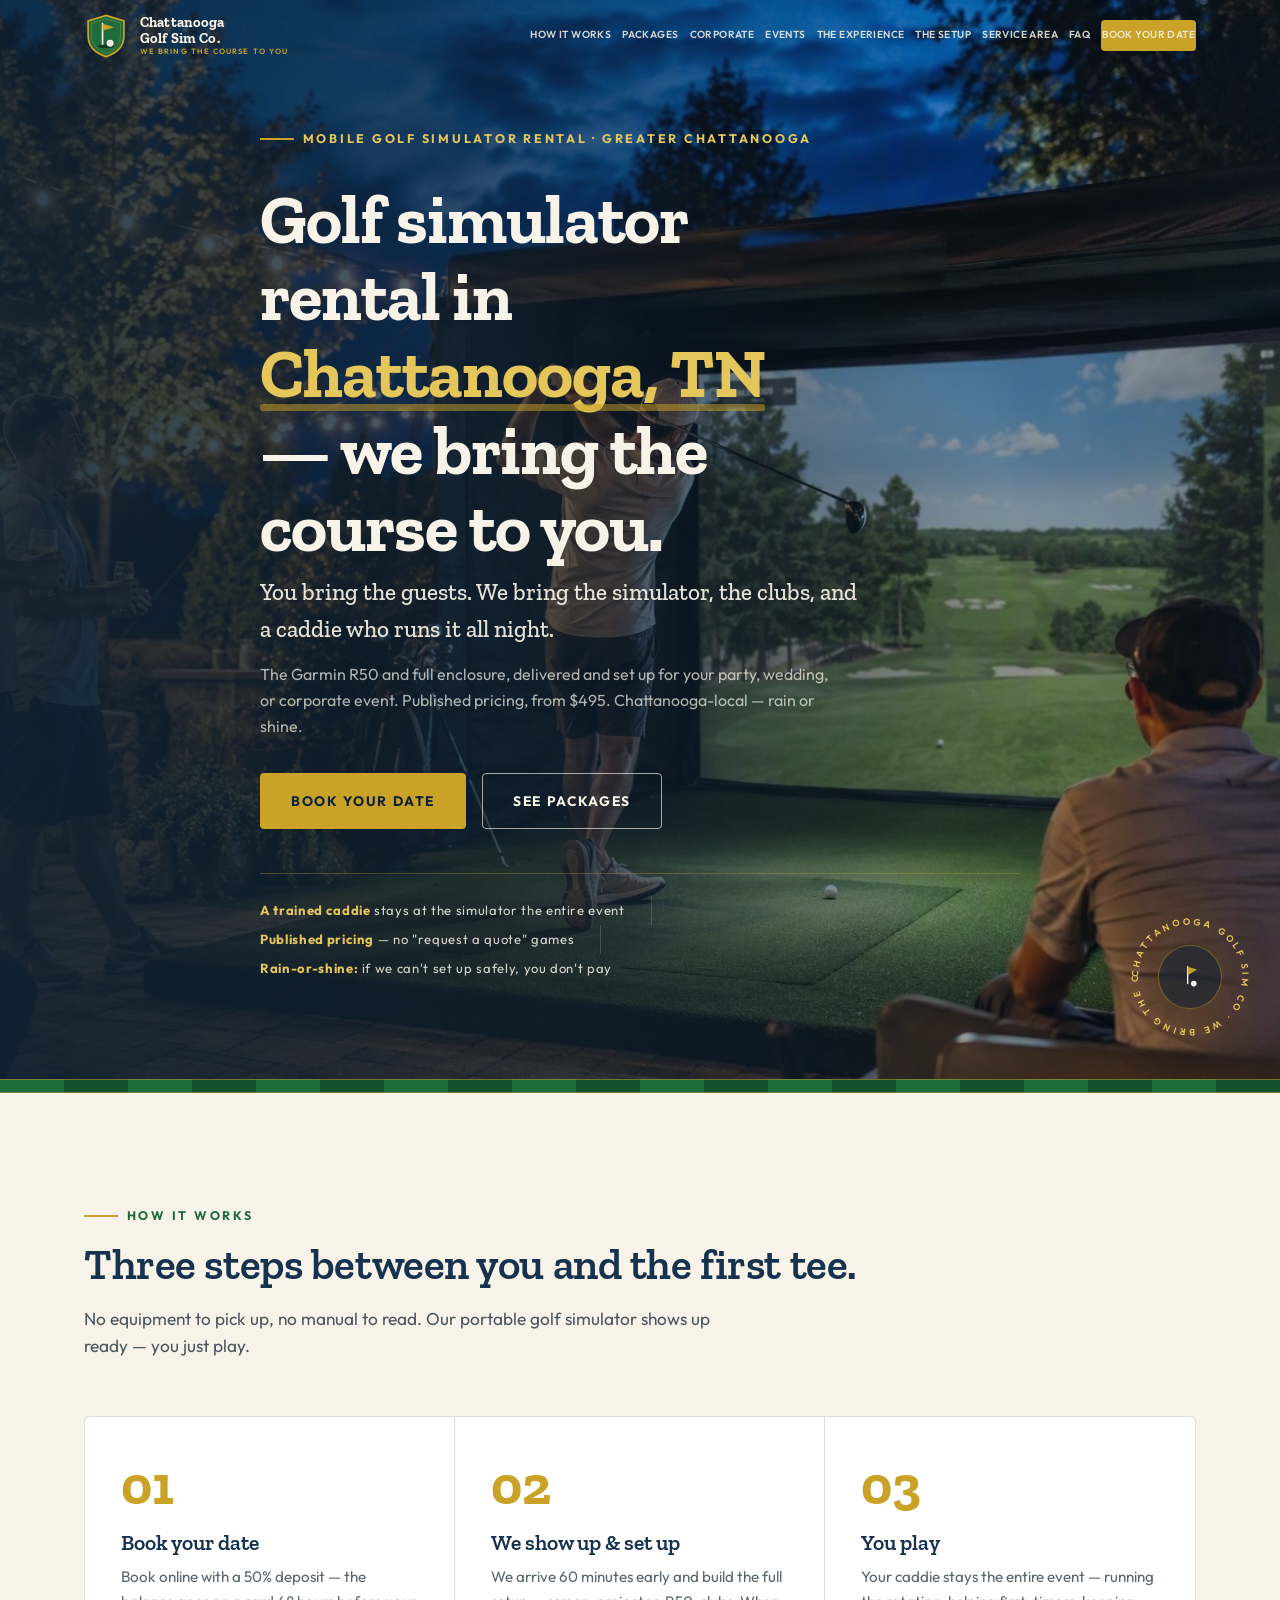
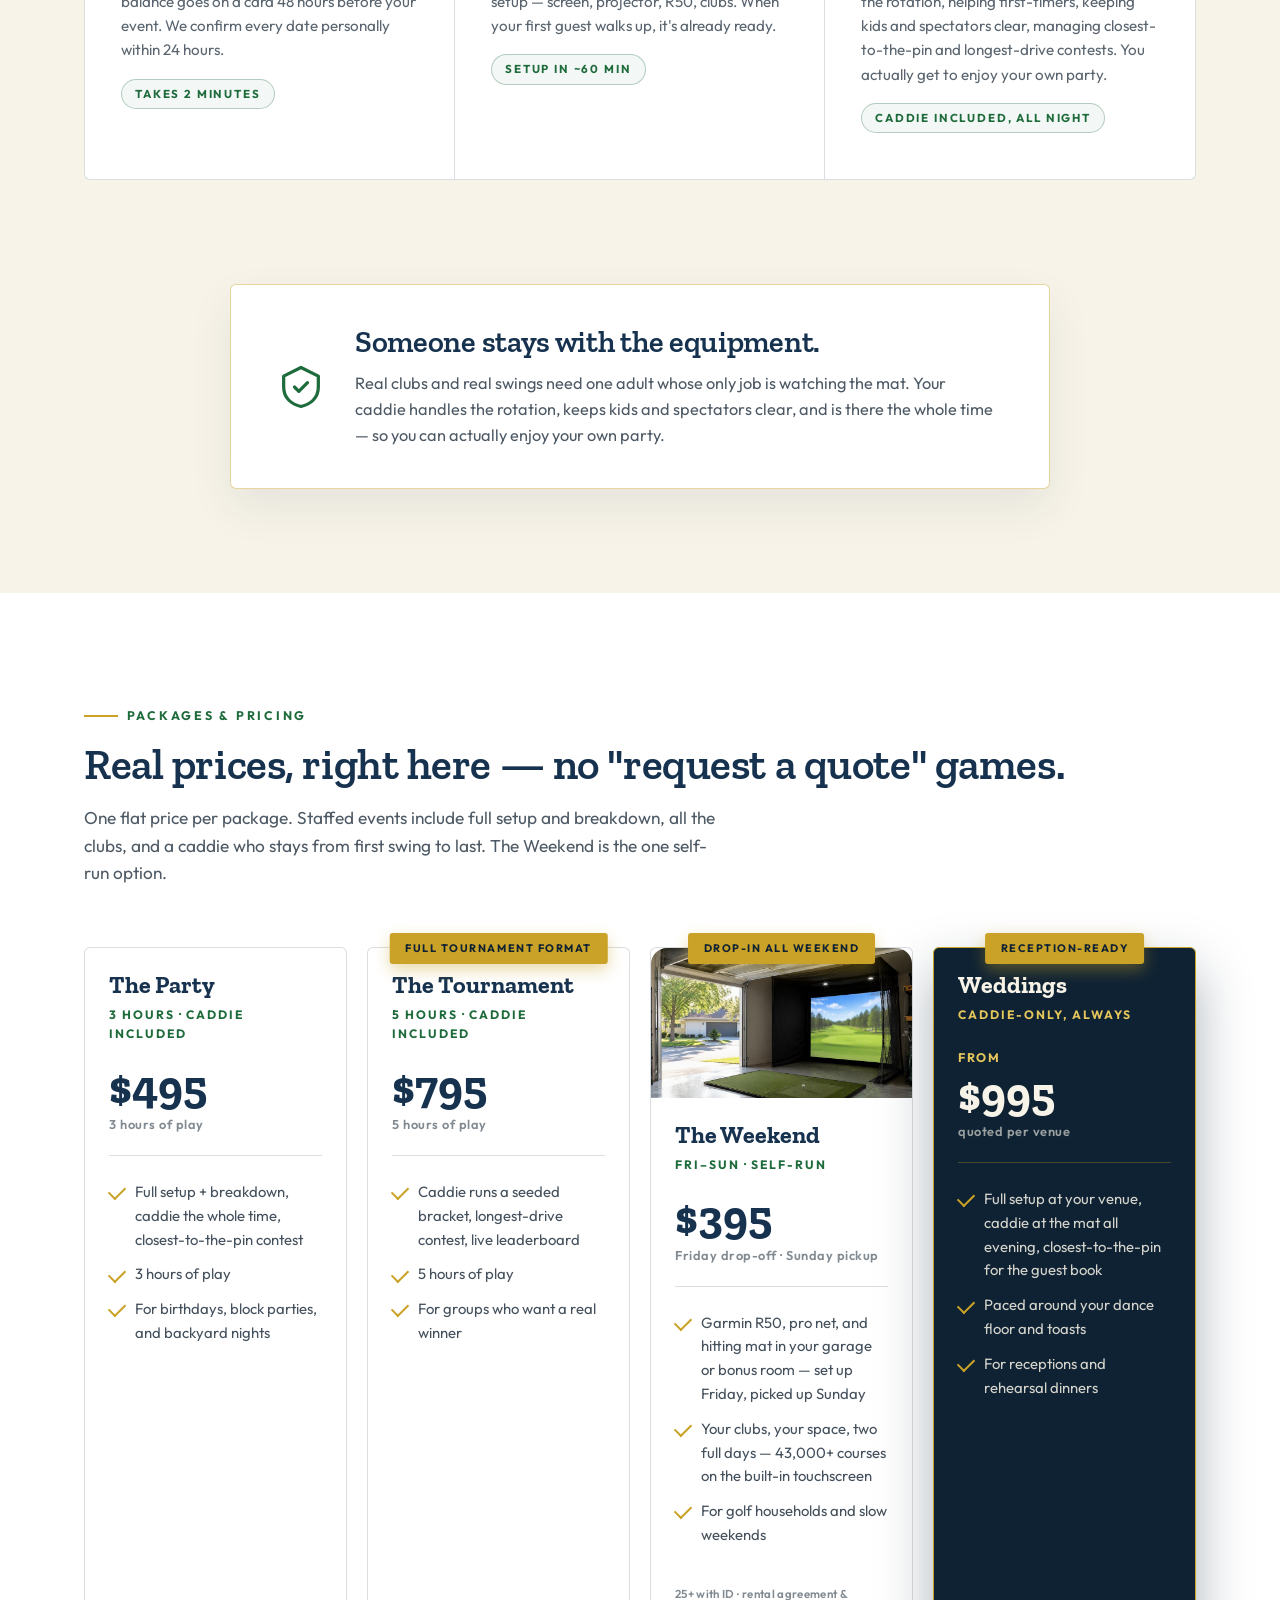
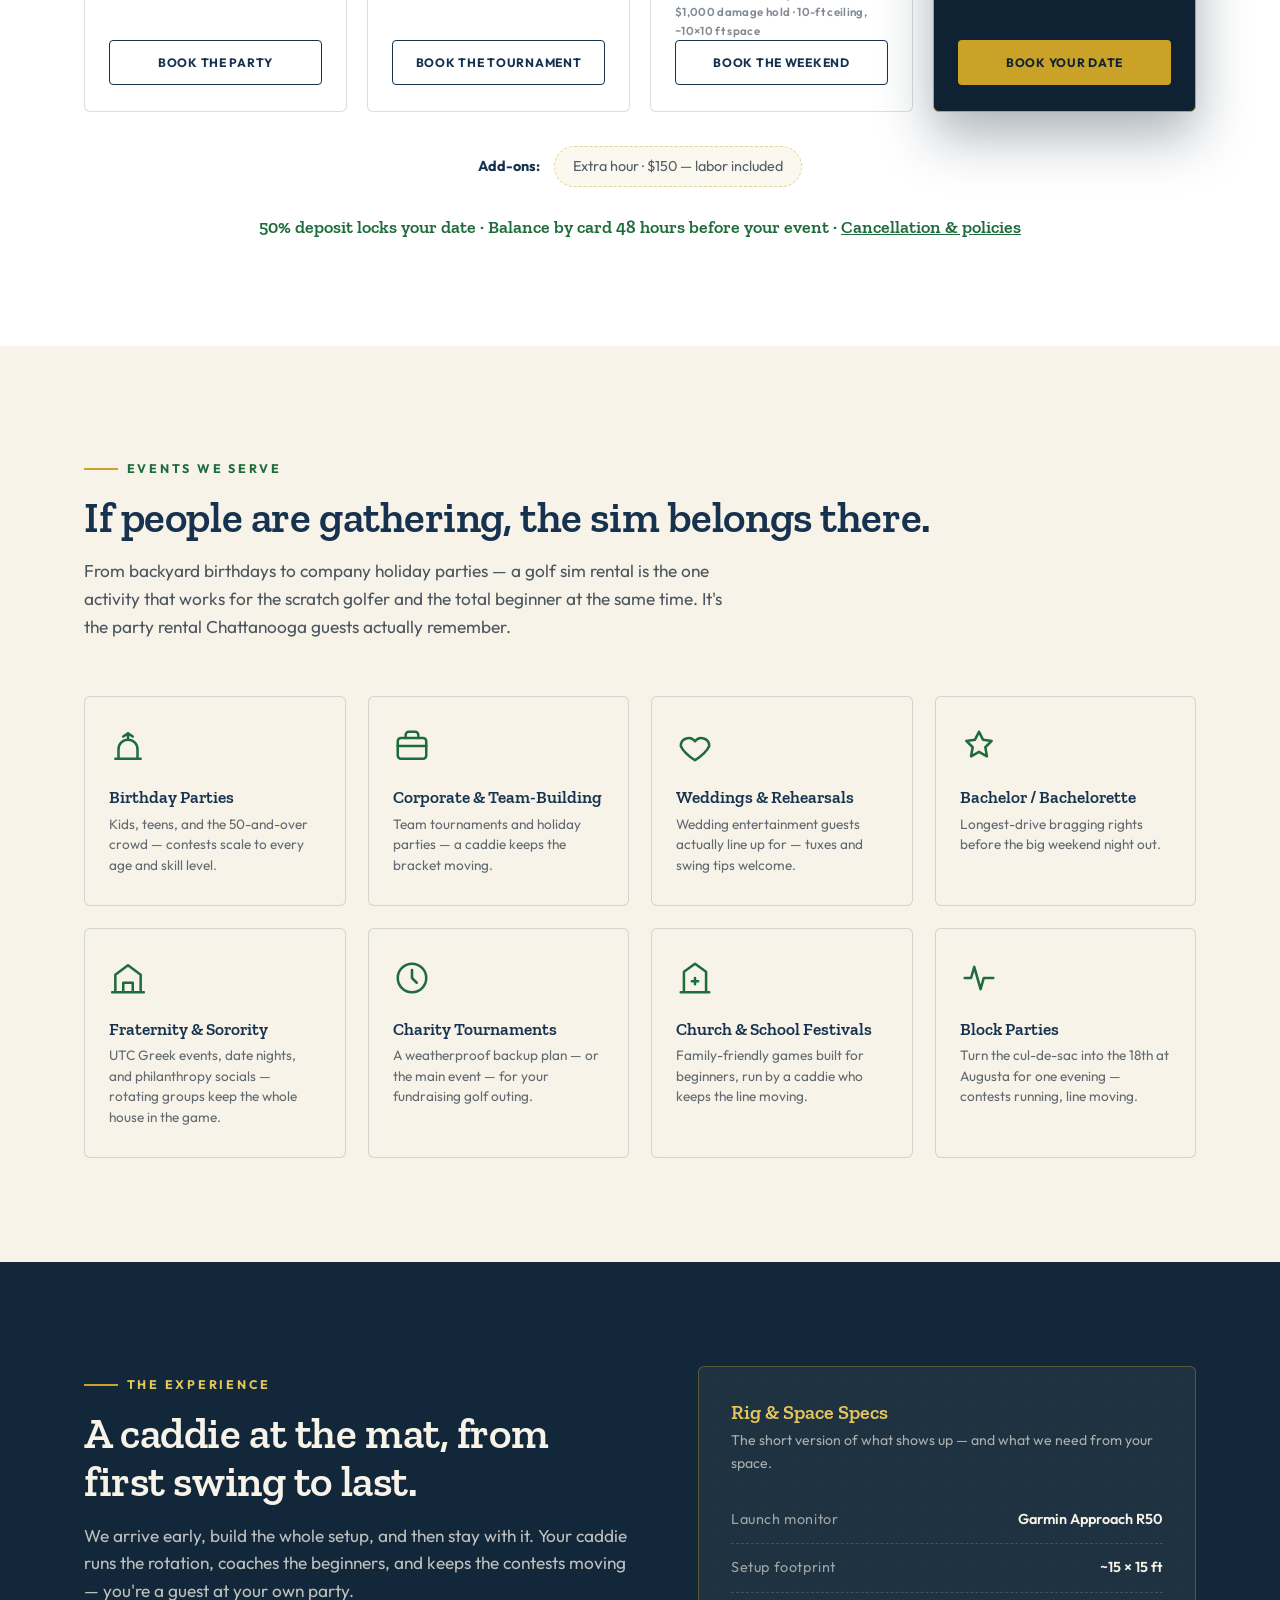
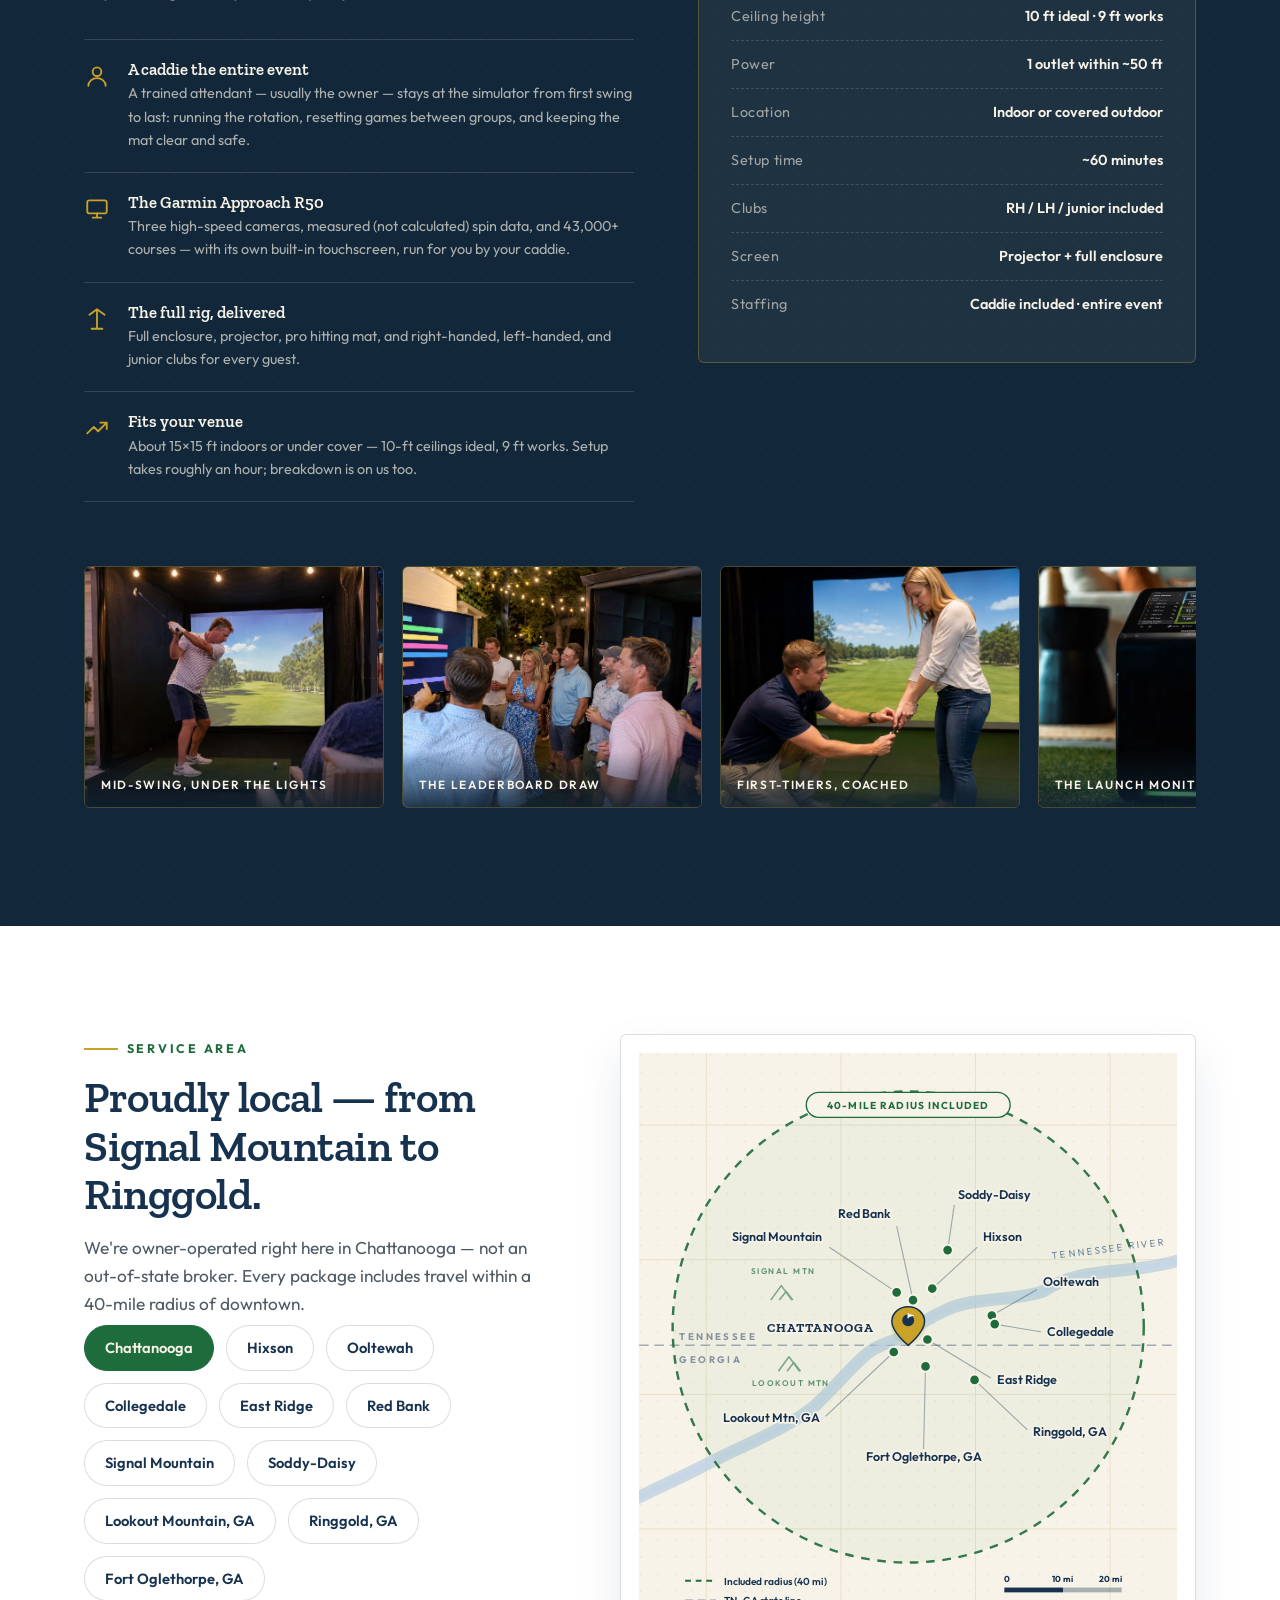
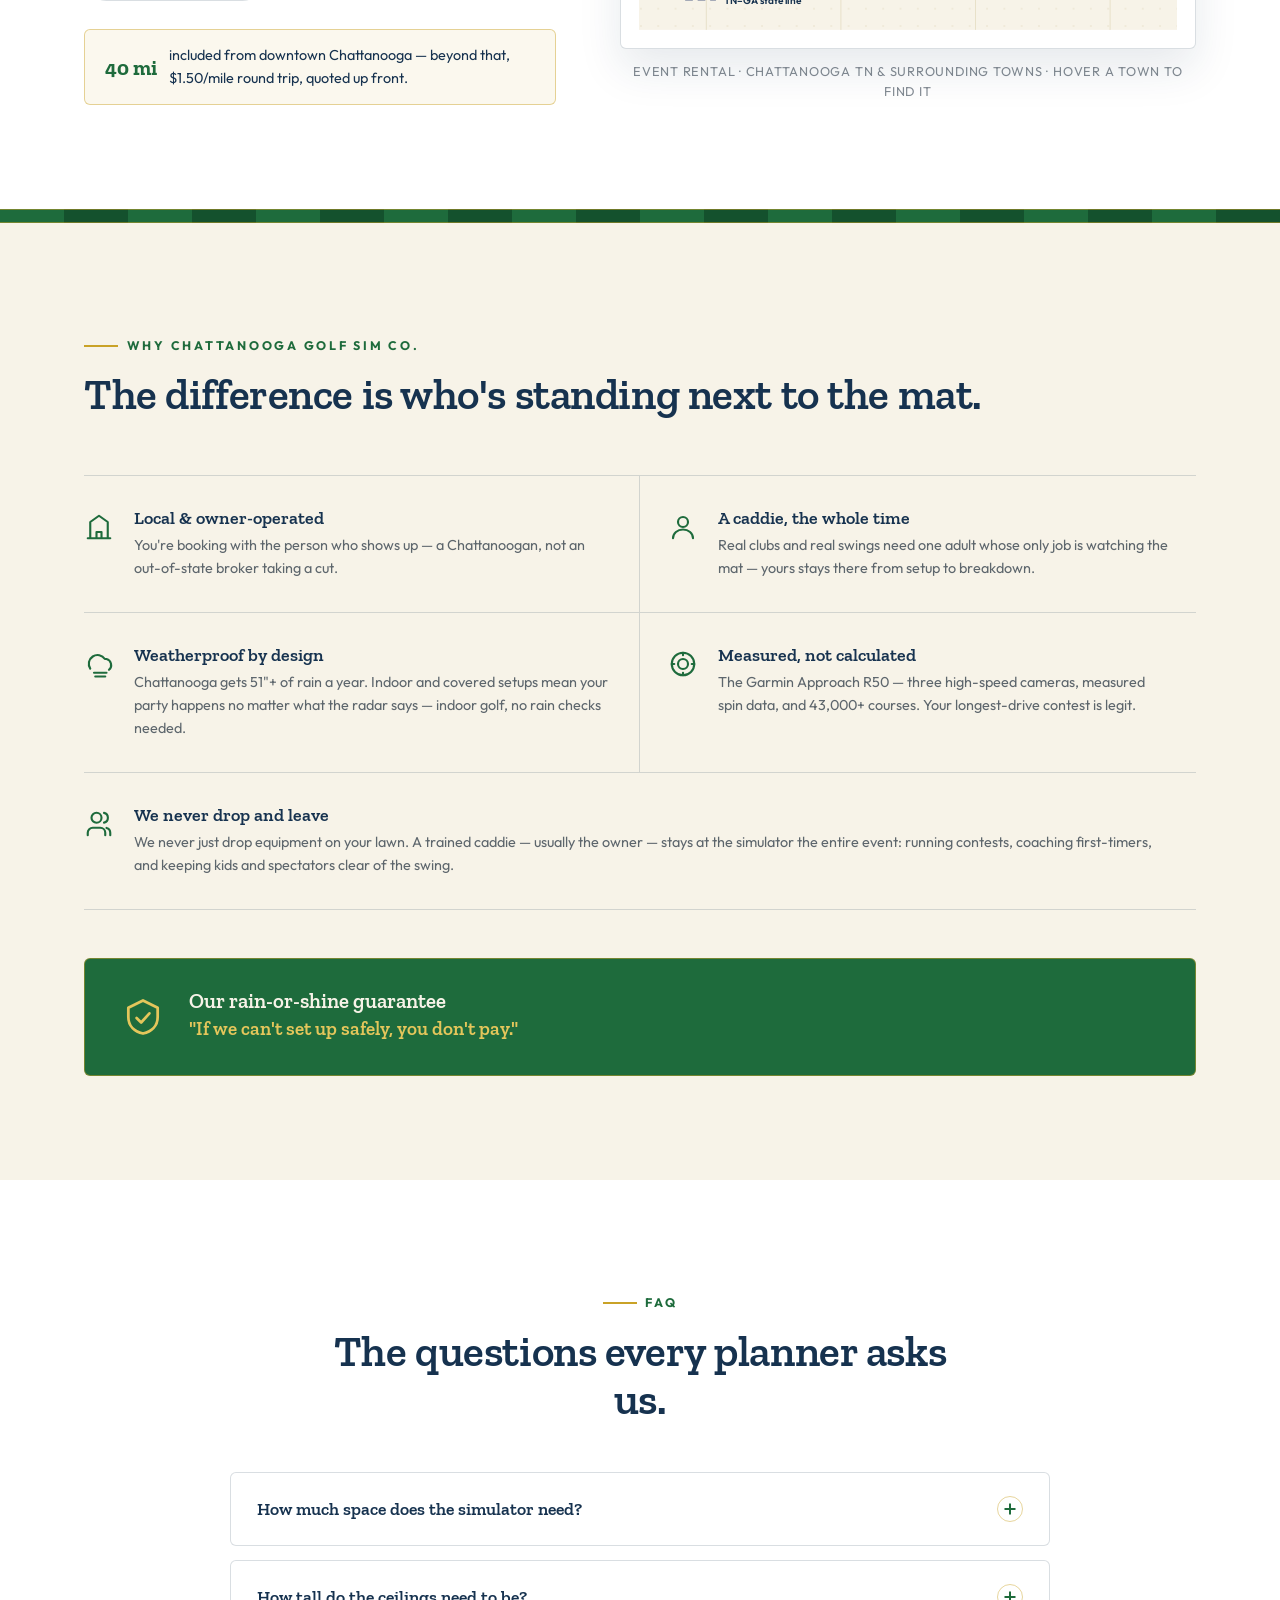
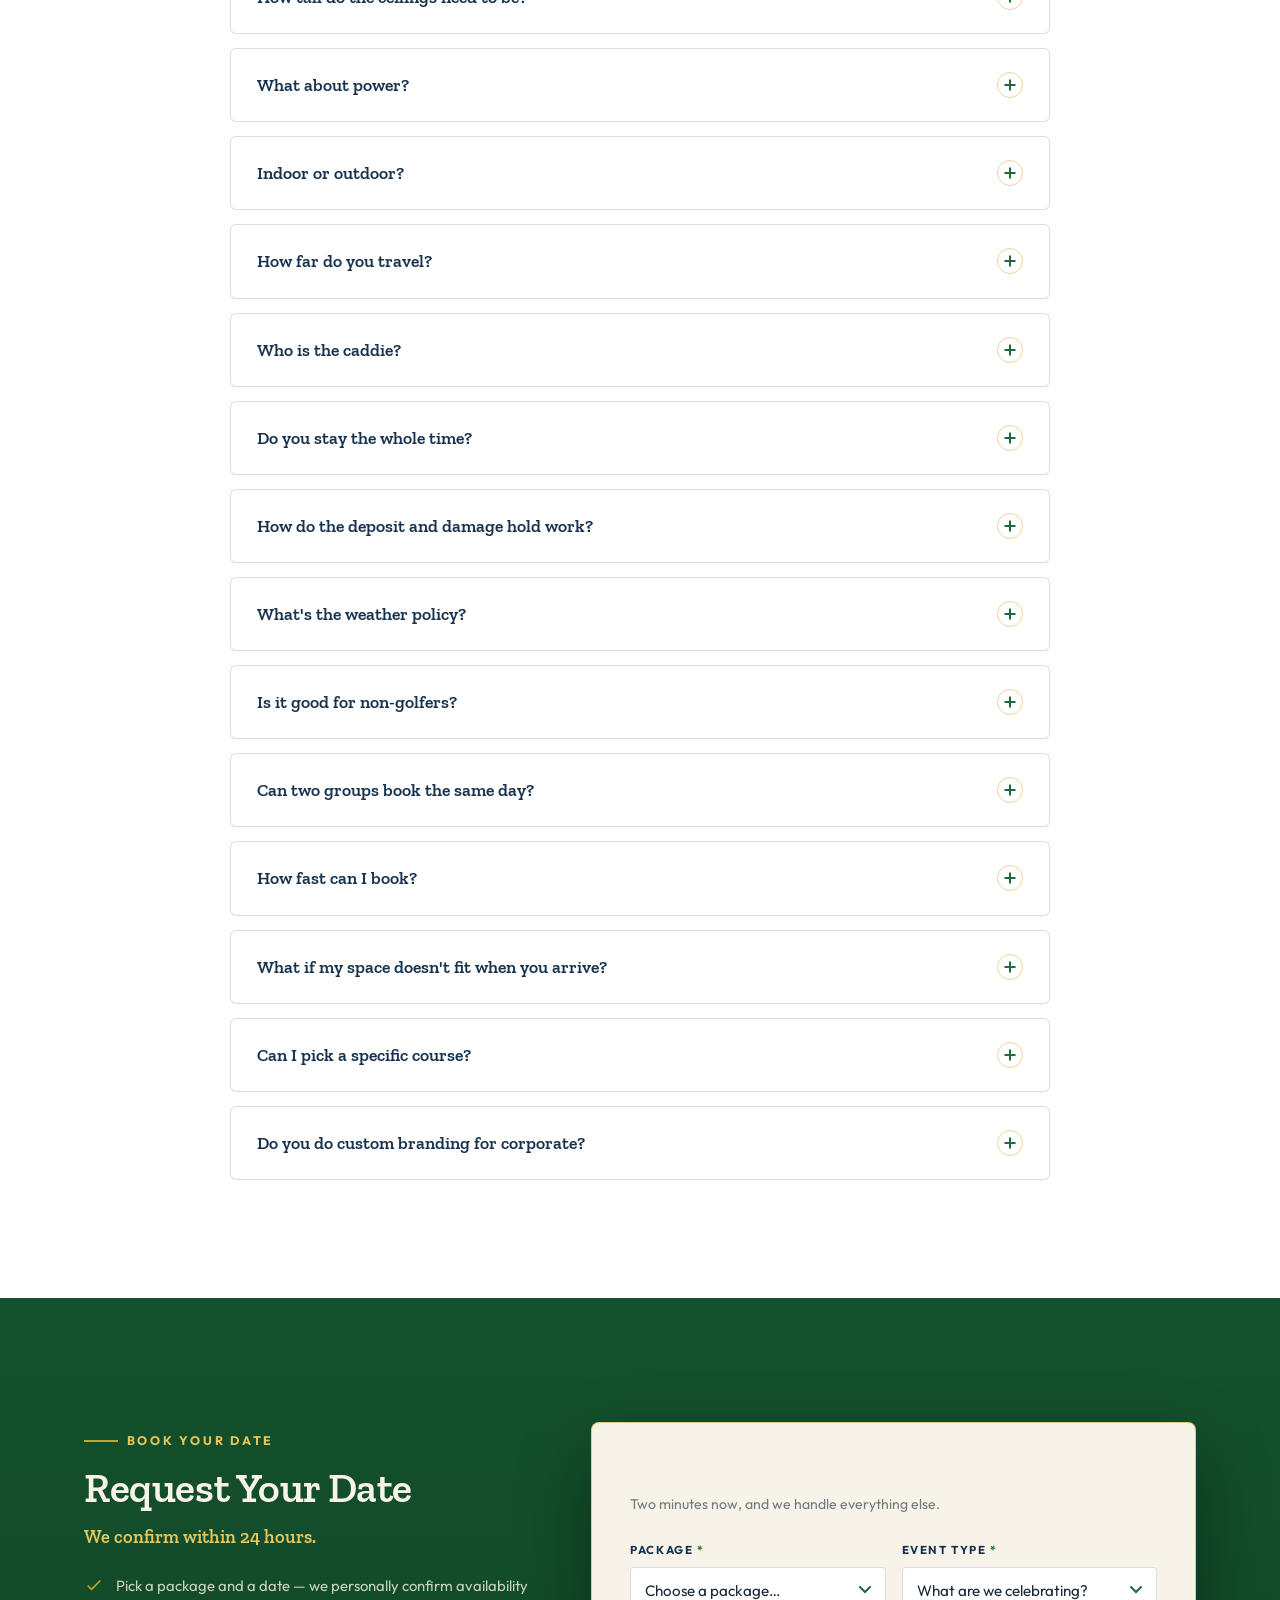
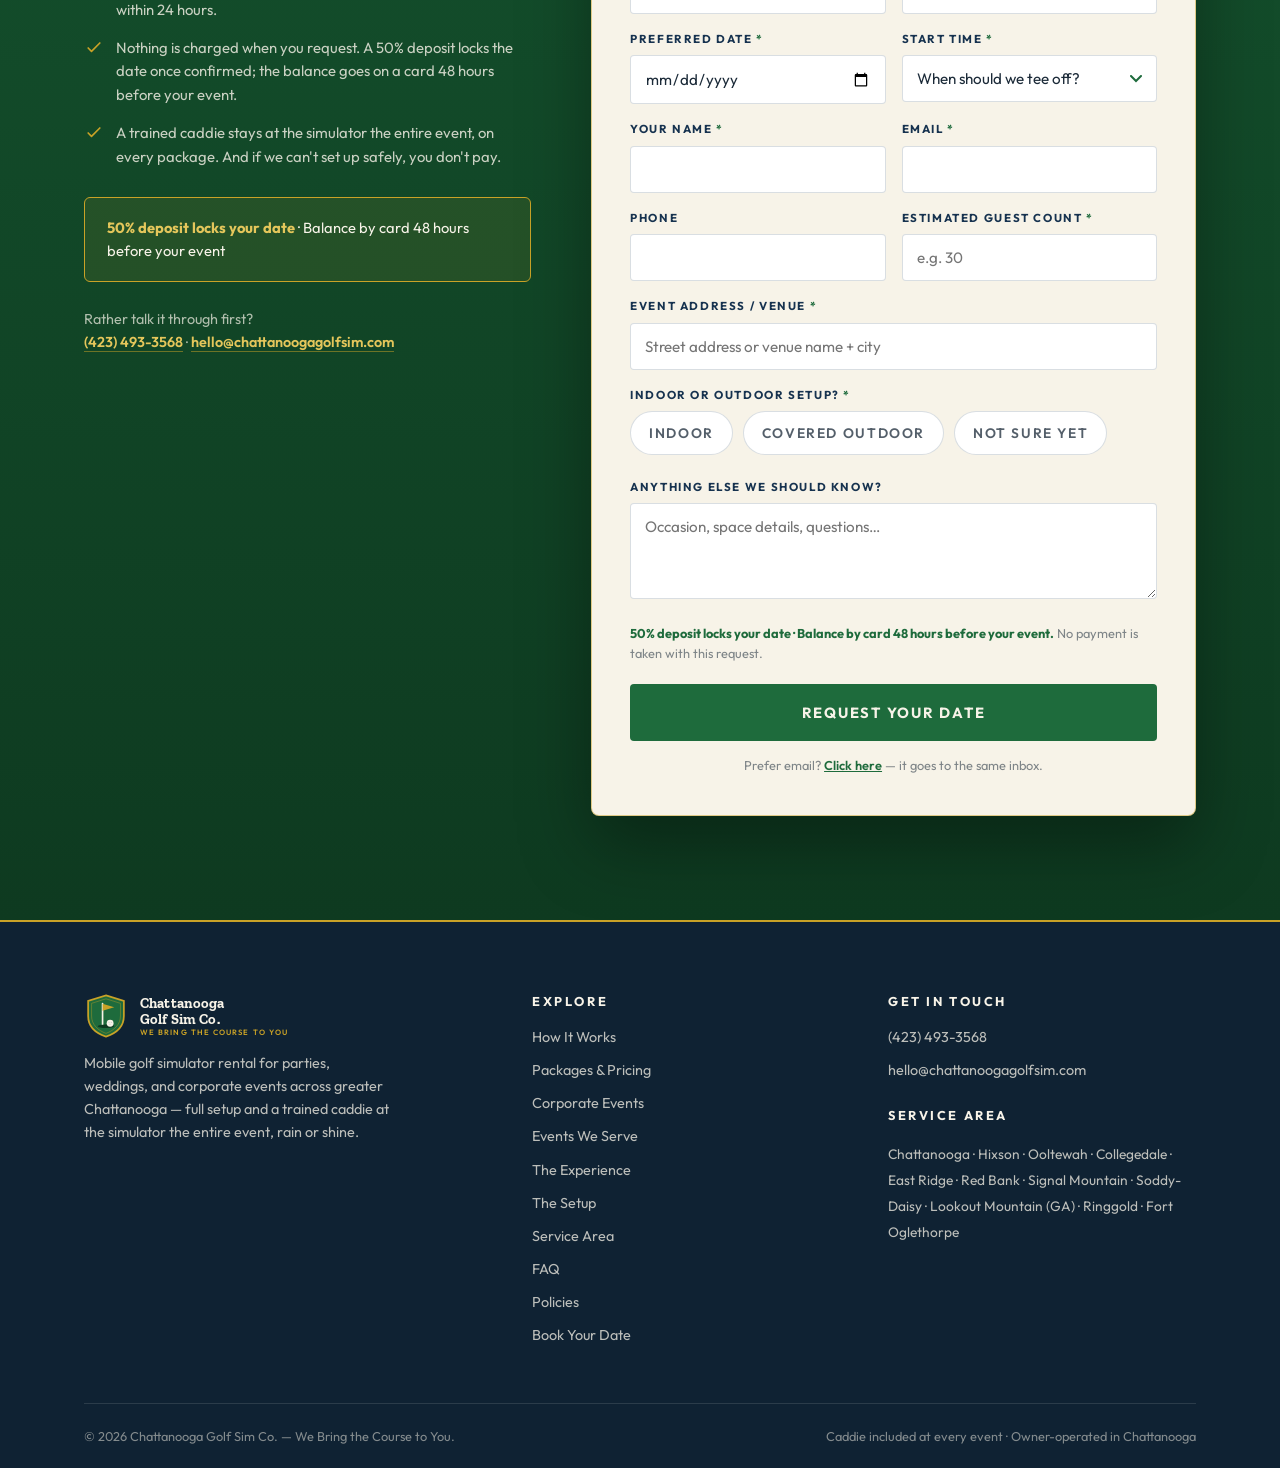
==== commit 779cf20c: "Restore original hero photos with branding removed Erased FULL SWING marks and AI watermarks from he" ====
--- a/index.html
+++ b/index.html
@@ -12,14 +12,14 @@
 <meta property="og:type" content="website">
 <meta property="og:title" content="Golf Simulator Rental Chattanooga TN — Chattanooga Golf Sim Co.">
 <meta property="og:description" content="Chattanooga's mobile golf simulator rental for parties, weddings & events. Full setup plus a trained caddie the entire event — published pricing from $495.">
-<meta property="og:image" content="https://chattanoogagolfsim.com/assets/setup-hero-dusk-v2.jpg">
+<meta property="og:image" content="https://chattanoogagolfsim.com/assets/hero.jpg">
 <meta property="og:locale" content="en_US">
 <link rel="icon" type="image/svg+xml" href="assets/logo.svg">
 <link rel="apple-touch-icon" href="assets/logo.svg">
 <link rel="preconnect" href="https://fonts.googleapis.com">
 <link rel="preconnect" href="https://fonts.gstatic.com" crossorigin>
 <link href="https://fonts.googleapis.com/css2?family=Outfit:wght@400;500;600;700&family=Zilla+Slab:wght@500;600;700&display=swap" rel="stylesheet">
-<link rel="preload" as="image" href="assets/setup-hero-dusk-v2.jpg">
+<link rel="preload" as="image" href="assets/hero.jpg">
 <link rel="stylesheet" href="styles.css">
 
 <script type="application/ld+json">
@@ -173,7 +173,7 @@
 <!-- ================= HERO ================= -->
 <section class="hero" aria-label="Introduction">
   <div class="hero-bg">
-    <img src="assets/setup-hero-dusk-v2.jpg" alt="The mobile golf simulator enclosure glowing in a backyard at dusk — impact screen lit, hitting mat down, clubs racked under string lights" fetchpriority="high">
+    <img src="assets/hero.jpg" alt="Friends around a backyard golf simulator at dusk, one guest mid-swing under string lights" fetchpriority="high">
   </div>
   <div class="wrap">
     <p class="eyebrow" style="color:var(--gold-soft)">Mobile Golf Simulator Rental · Greater Chattanooga</p>
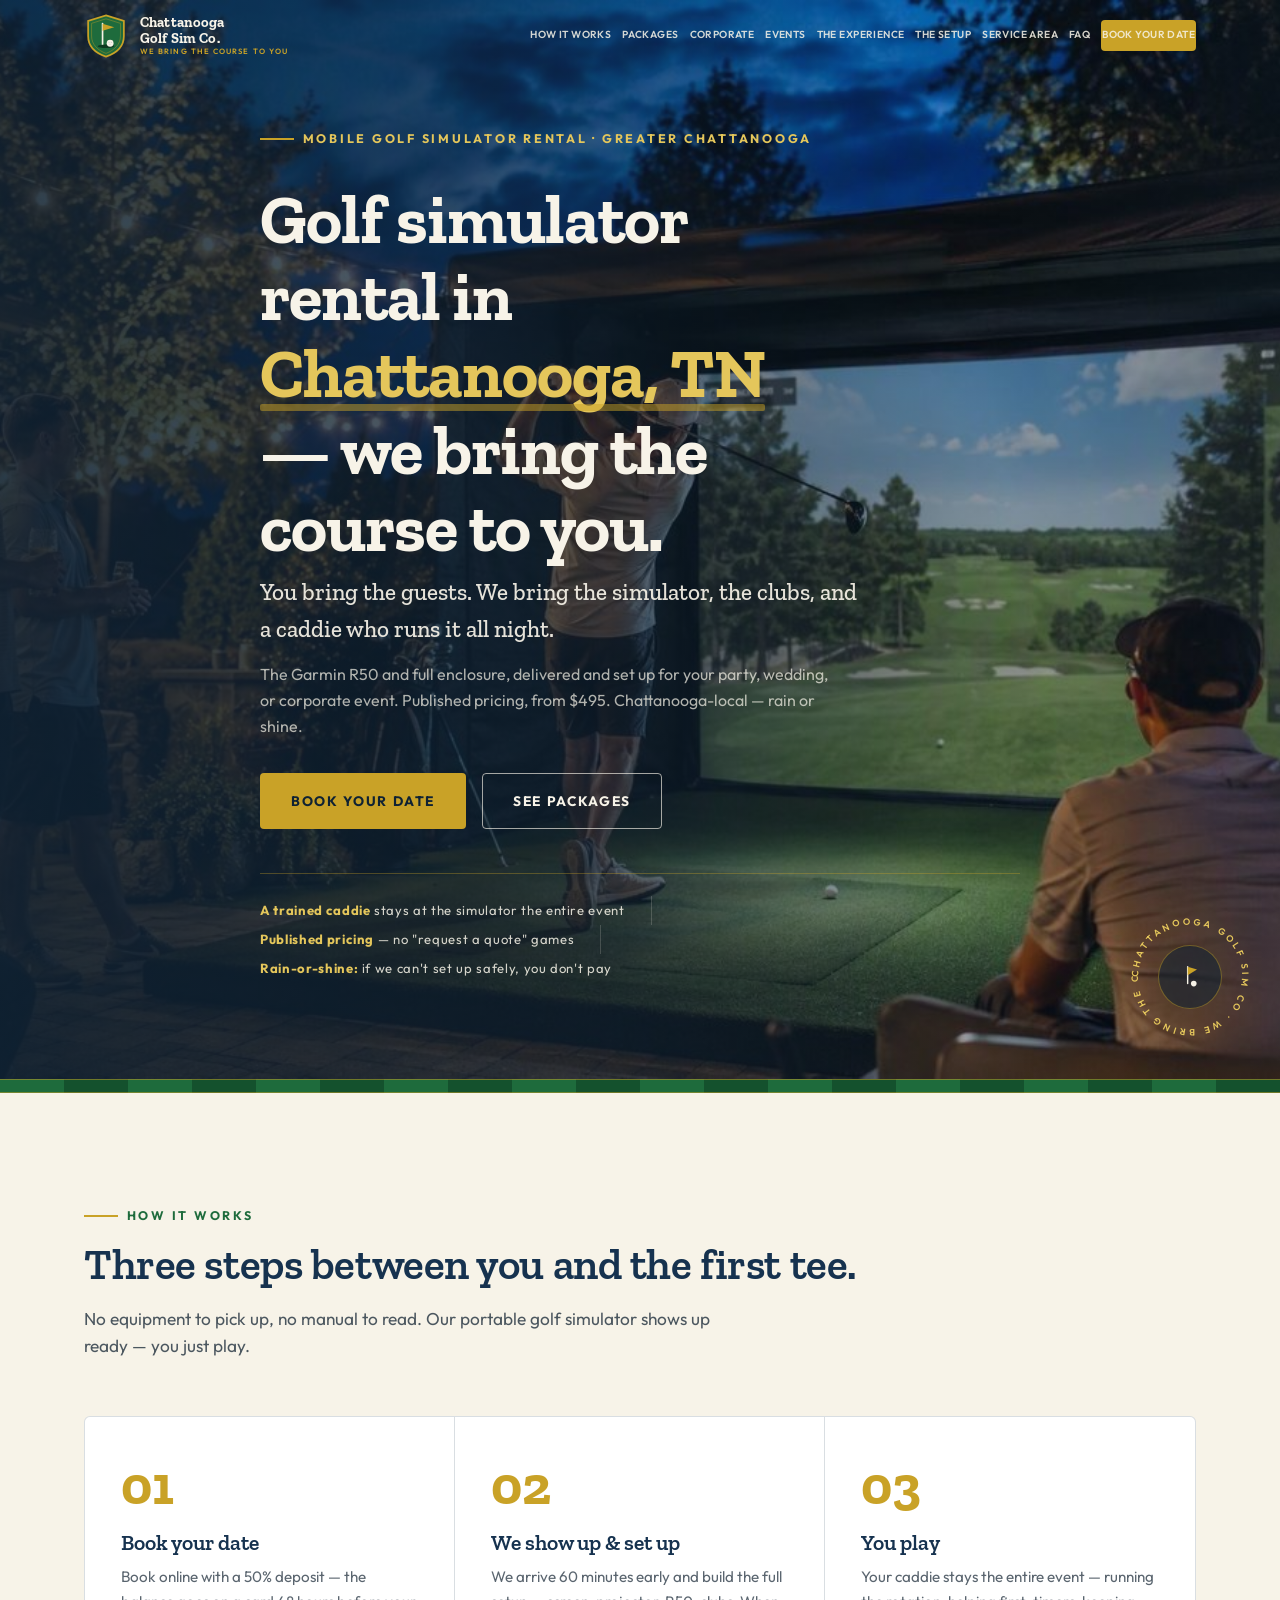
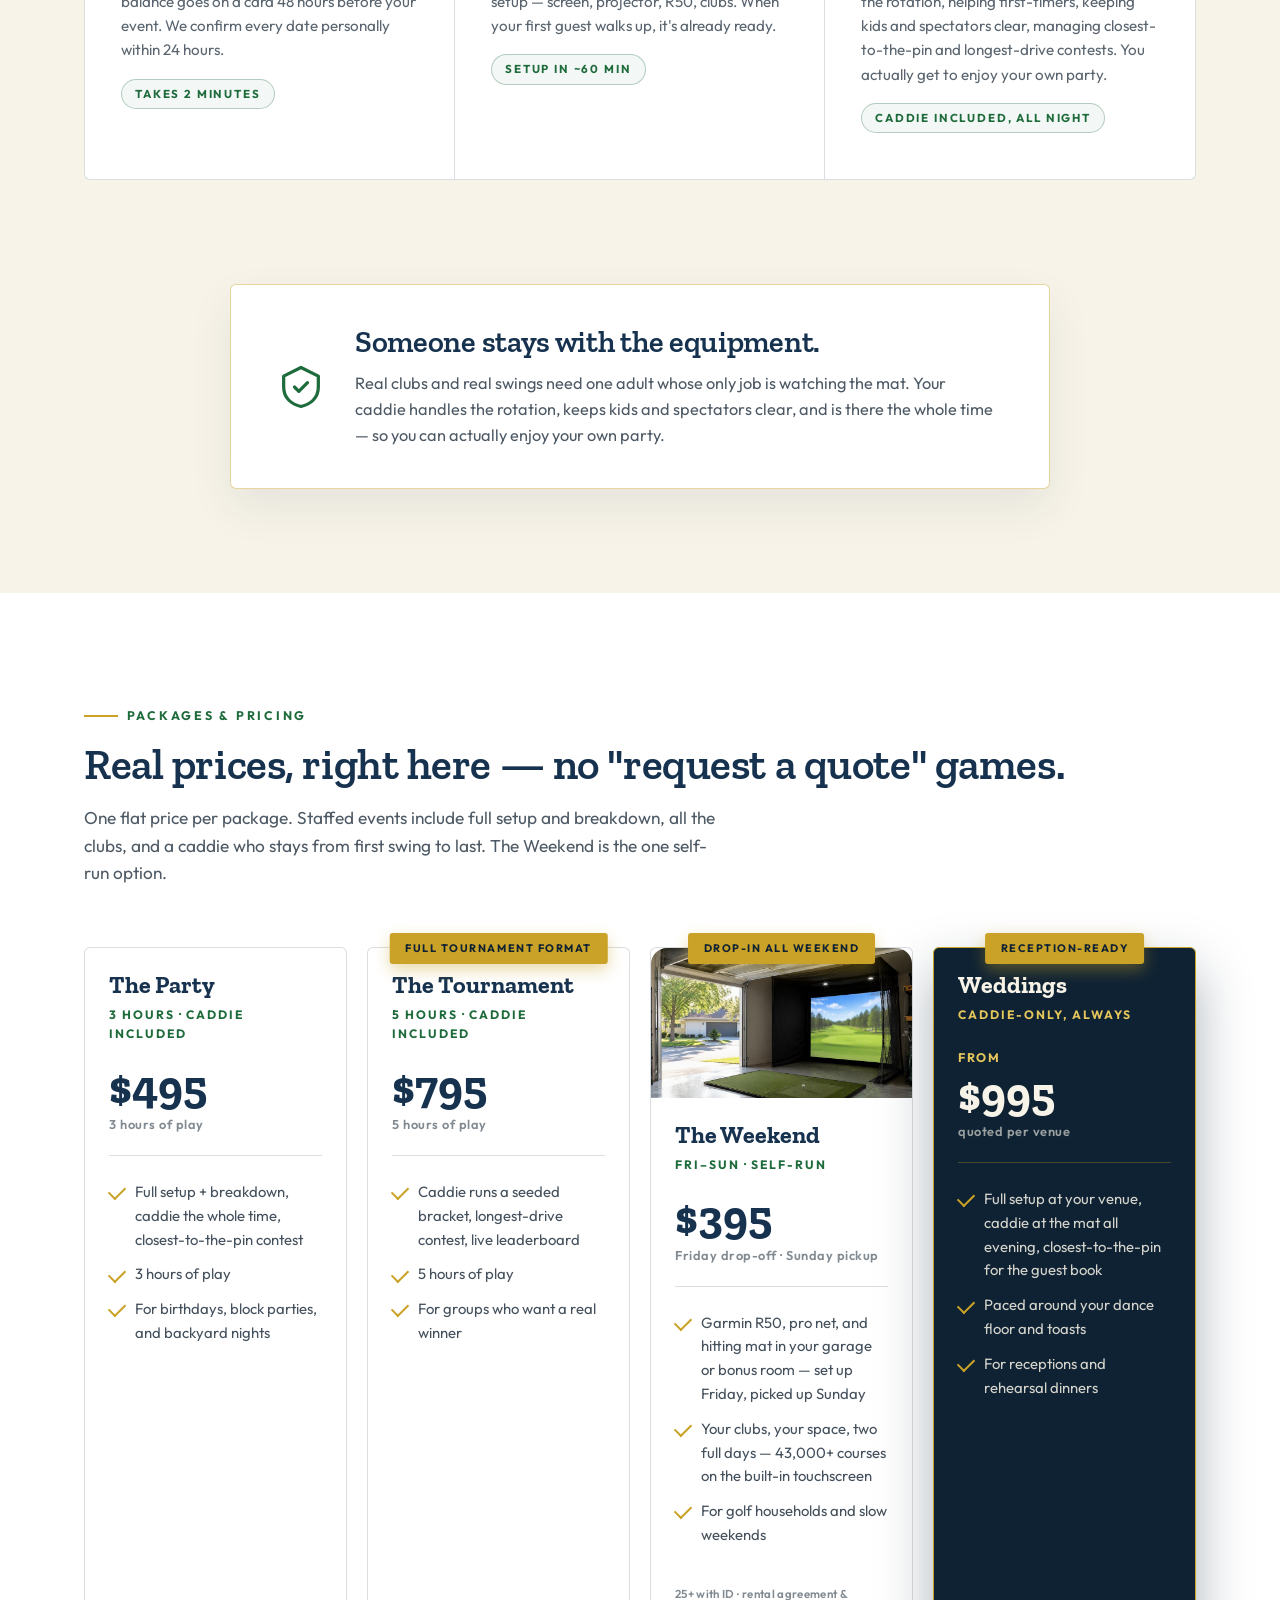
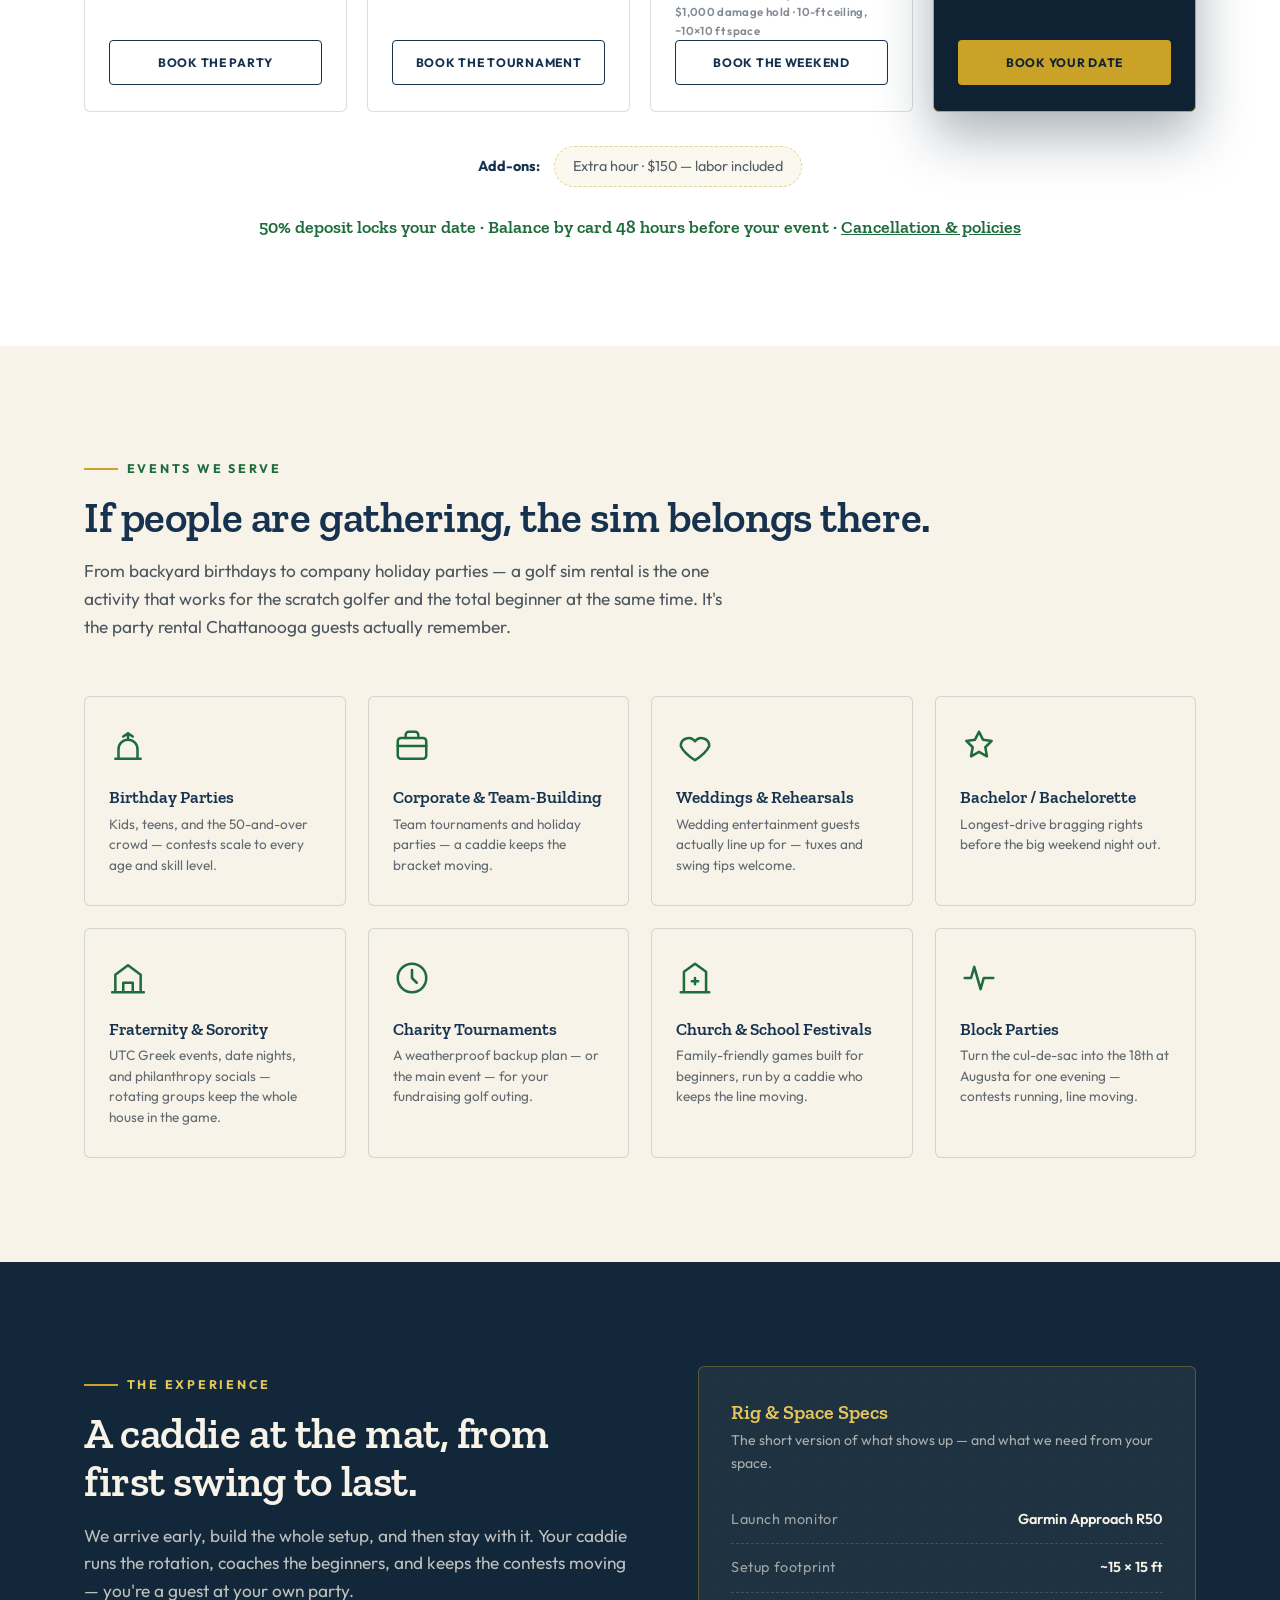
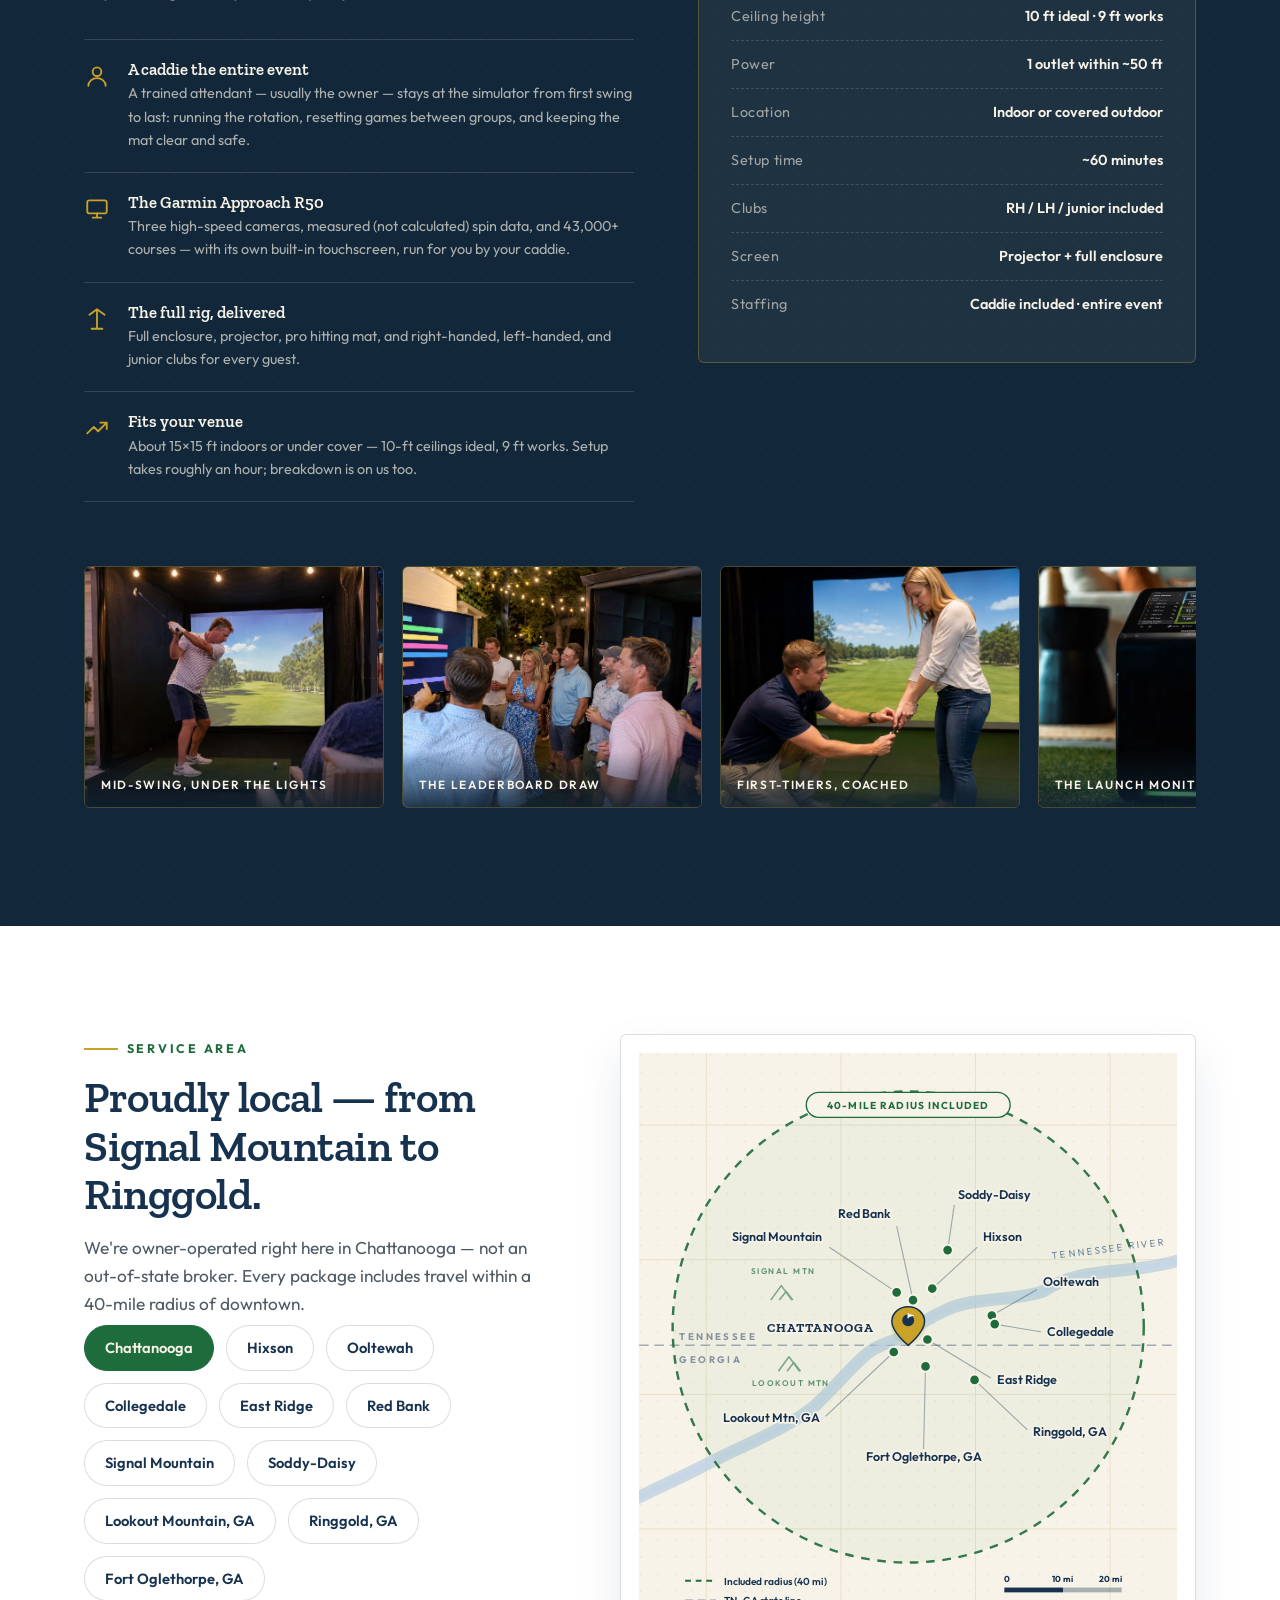
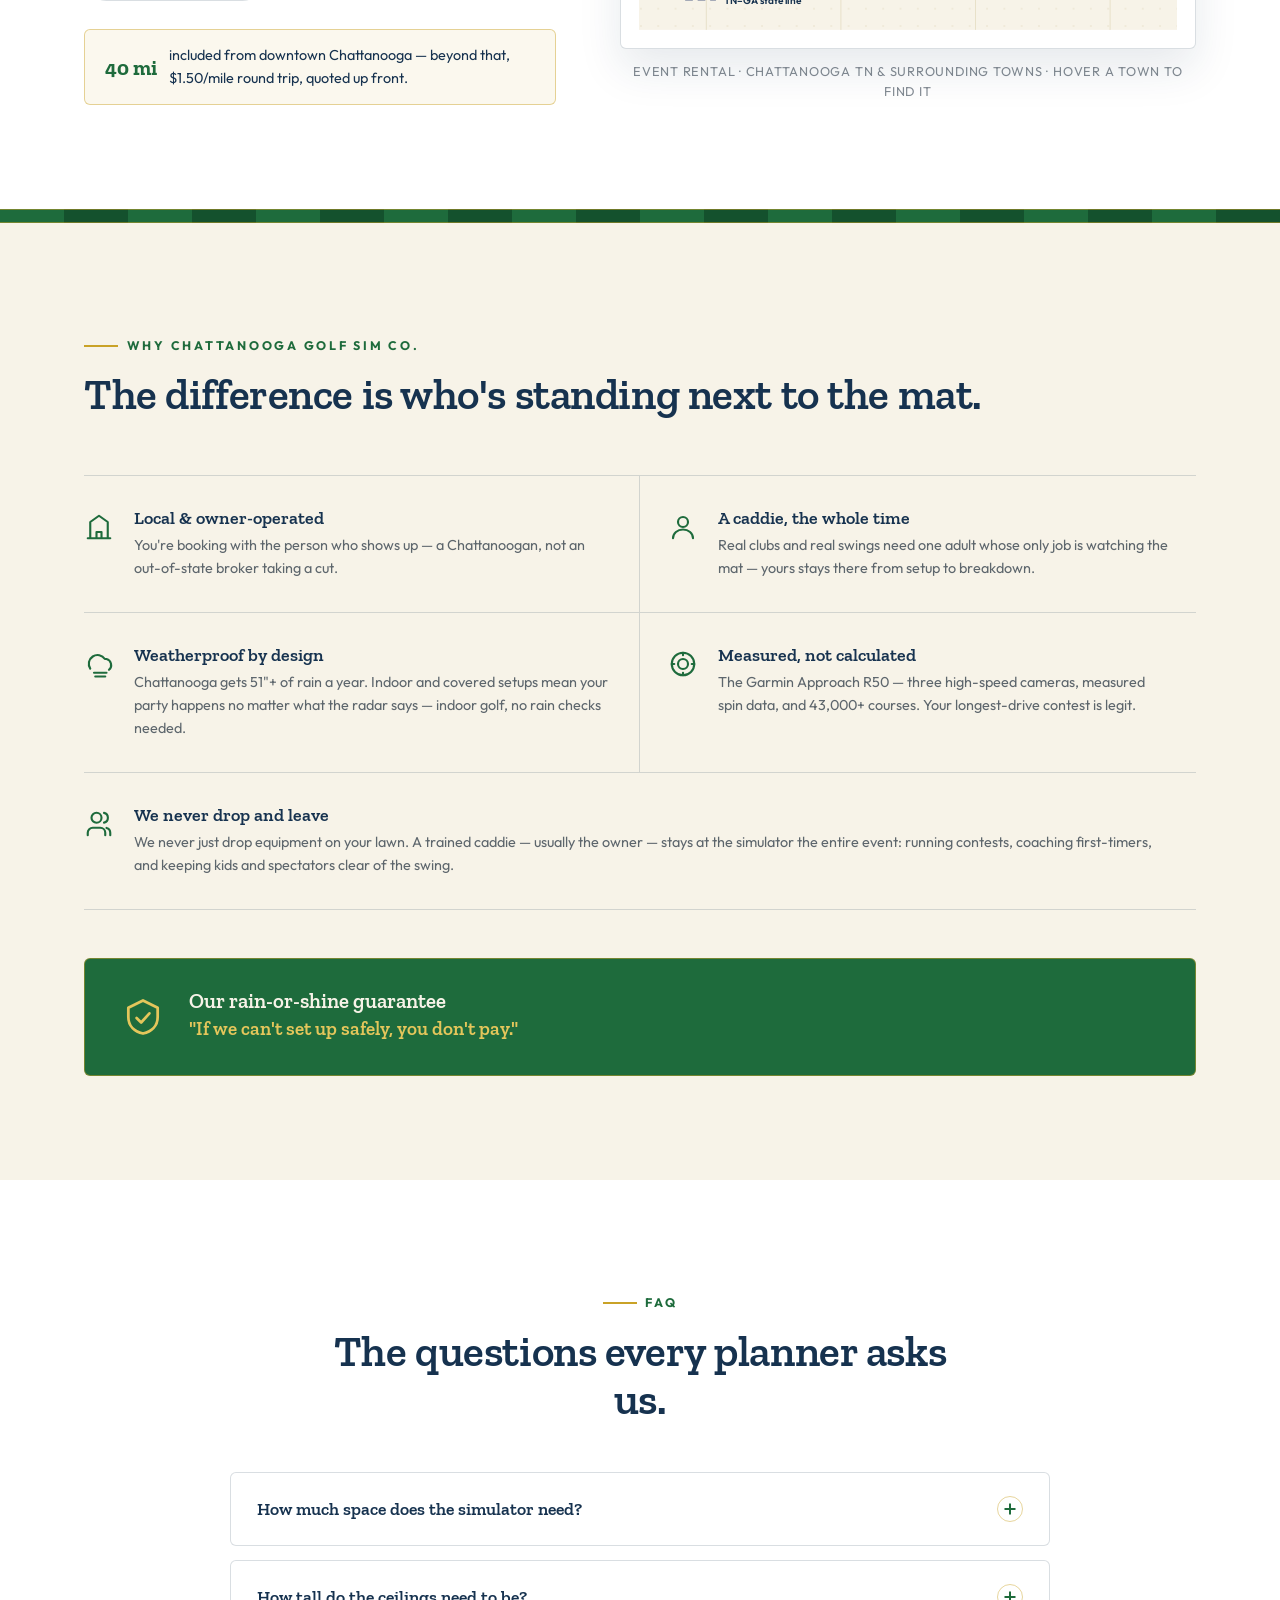
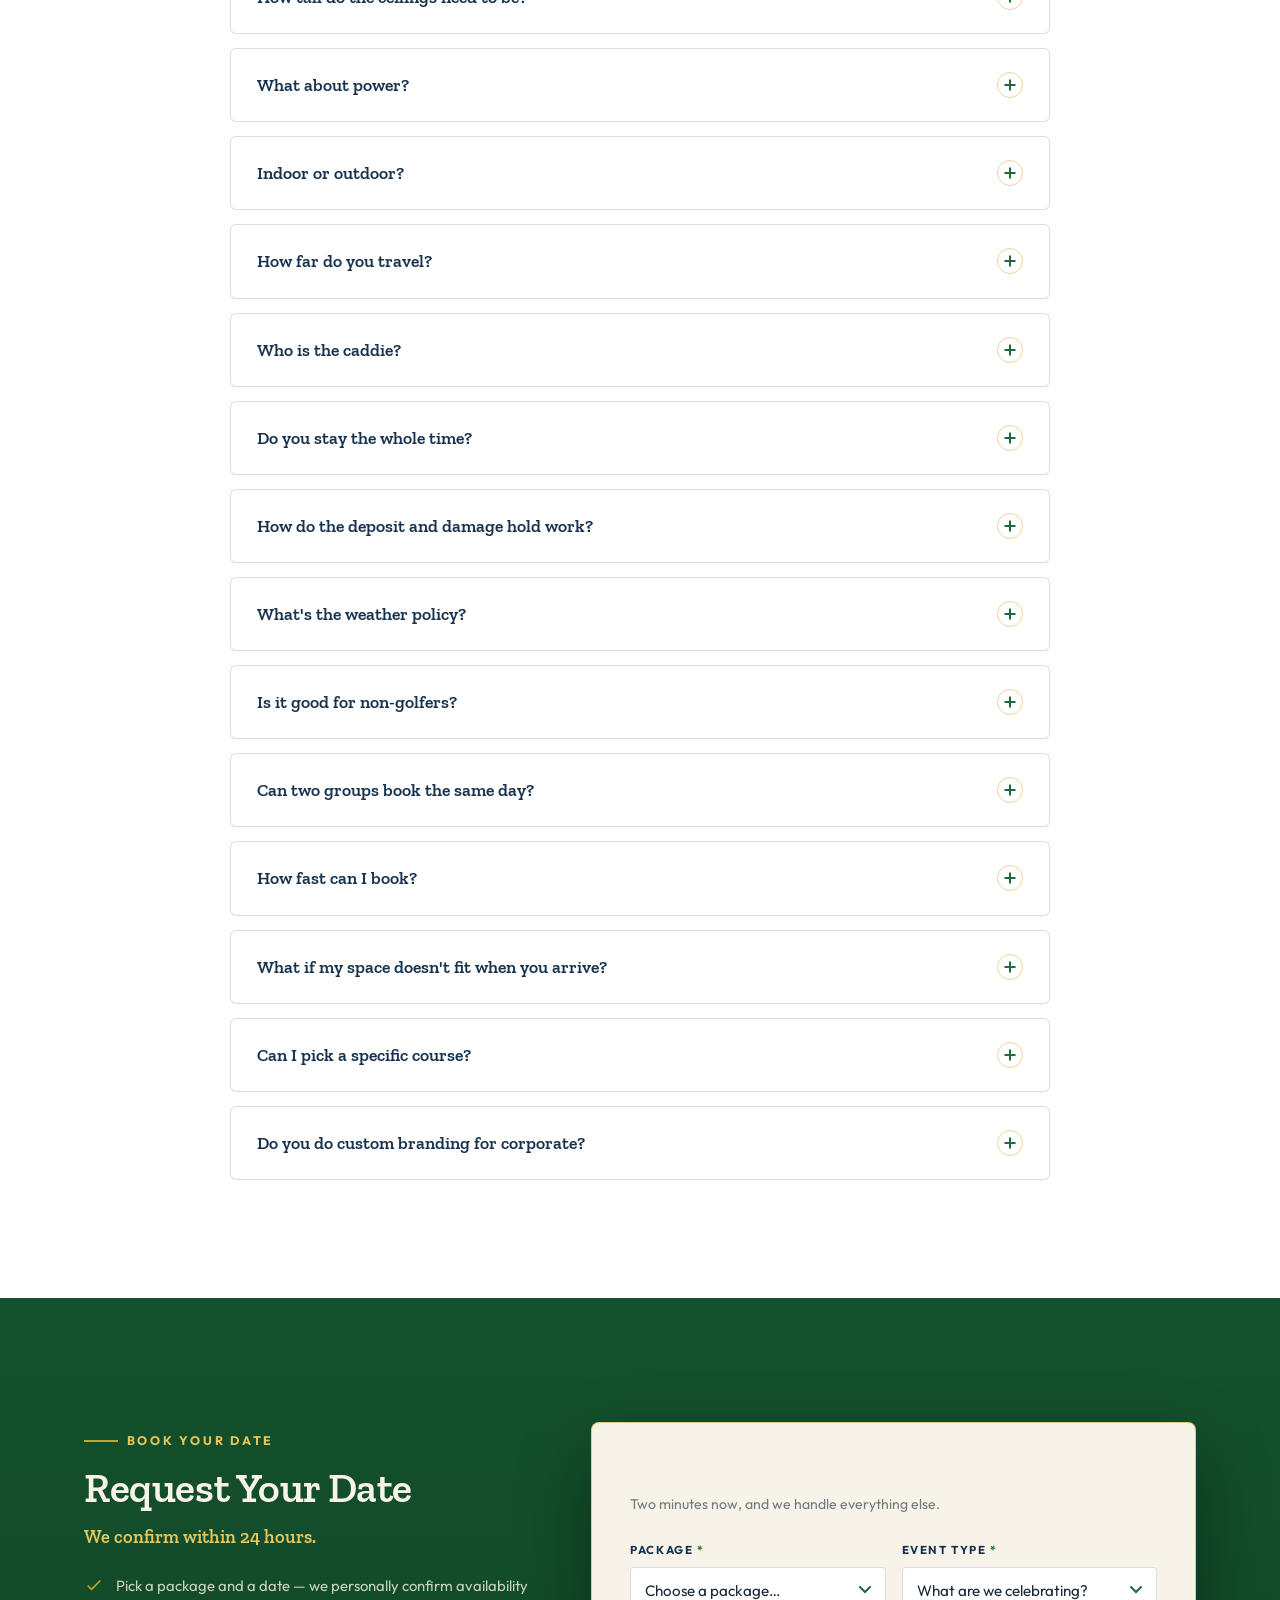
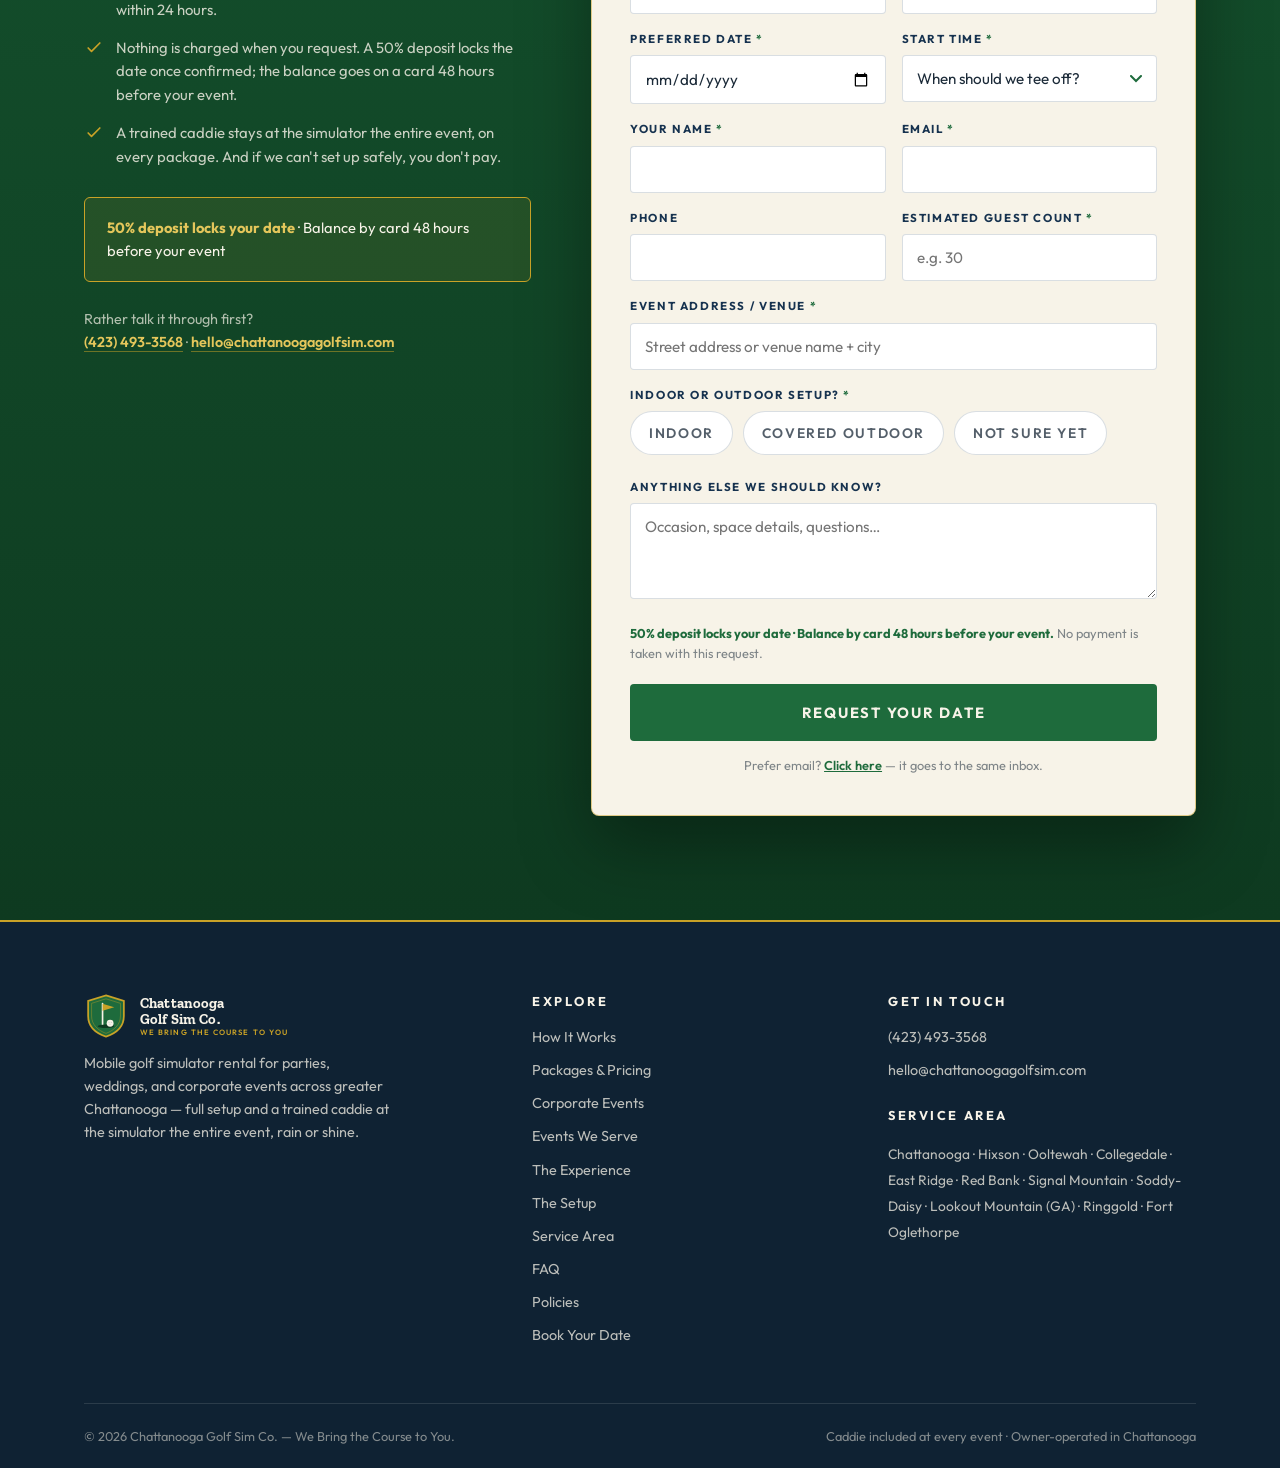
==== commit b44bf271: "Mobile performance: responsive hero srcset, image dims, social cards 900w/1400w hero variants (phone" ====
--- a/index.html
+++ b/index.html
@@ -13,13 +13,19 @@
 <meta property="og:title" content="Golf Simulator Rental Chattanooga TN — Chattanooga Golf Sim Co.">
 <meta property="og:description" content="Chattanooga's mobile golf simulator rental for parties, weddings & events. Full setup plus a trained caddie the entire event — published pricing from $495.">
 <meta property="og:image" content="https://chattanoogagolfsim.com/assets/hero.jpg">
+<meta property="og:image:width" content="2048">
+<meta property="og:image:height" content="1108">
+<meta name="twitter:card" content="summary_large_image">
+<meta name="twitter:title" content="Golf Simulator Rental Chattanooga TN — Chattanooga Golf Sim Co.">
+<meta name="twitter:description" content="Full setup plus a trained caddie the entire event — published pricing from $495.">
+<meta name="twitter:image" content="https://chattanoogagolfsim.com/assets/hero.jpg">
 <meta property="og:locale" content="en_US">
 <link rel="icon" type="image/svg+xml" href="assets/logo.svg">
 <link rel="apple-touch-icon" href="assets/logo.svg">
 <link rel="preconnect" href="https://fonts.googleapis.com">
 <link rel="preconnect" href="https://fonts.gstatic.com" crossorigin>
 <link href="https://fonts.googleapis.com/css2?family=Outfit:wght@400;500;600;700&family=Zilla+Slab:wght@500;600;700&display=swap" rel="stylesheet">
-<link rel="preload" as="image" href="assets/hero.jpg">
+<link rel="preload" as="image" href="assets/hero.jpg" imagesrcset="assets/hero-900.jpg 900w, assets/hero-1400.jpg 1400w, assets/hero.jpg 2048w" imagesizes="100vw">
 <link rel="stylesheet" href="styles.css">
 
 <script type="application/ld+json">
@@ -173,7 +179,7 @@
 <!-- ================= HERO ================= -->
 <section class="hero" aria-label="Introduction">
   <div class="hero-bg">
-    <img src="assets/hero.jpg" alt="Friends around a backyard golf simulator at dusk, one guest mid-swing under string lights" fetchpriority="high">
+    <img src="assets/hero.jpg" srcset="assets/hero-900.jpg 900w, assets/hero-1400.jpg 1400w, assets/hero.jpg 2048w" sizes="100vw" width="2048" height="1108" alt="Friends around a backyard golf simulator at dusk, one guest mid-swing under string lights" fetchpriority="high">
   </div>
   <div class="wrap">
     <p class="eyebrow" style="color:var(--gold-soft)">Mobile Golf Simulator Rental · Greater Chattanooga</p>
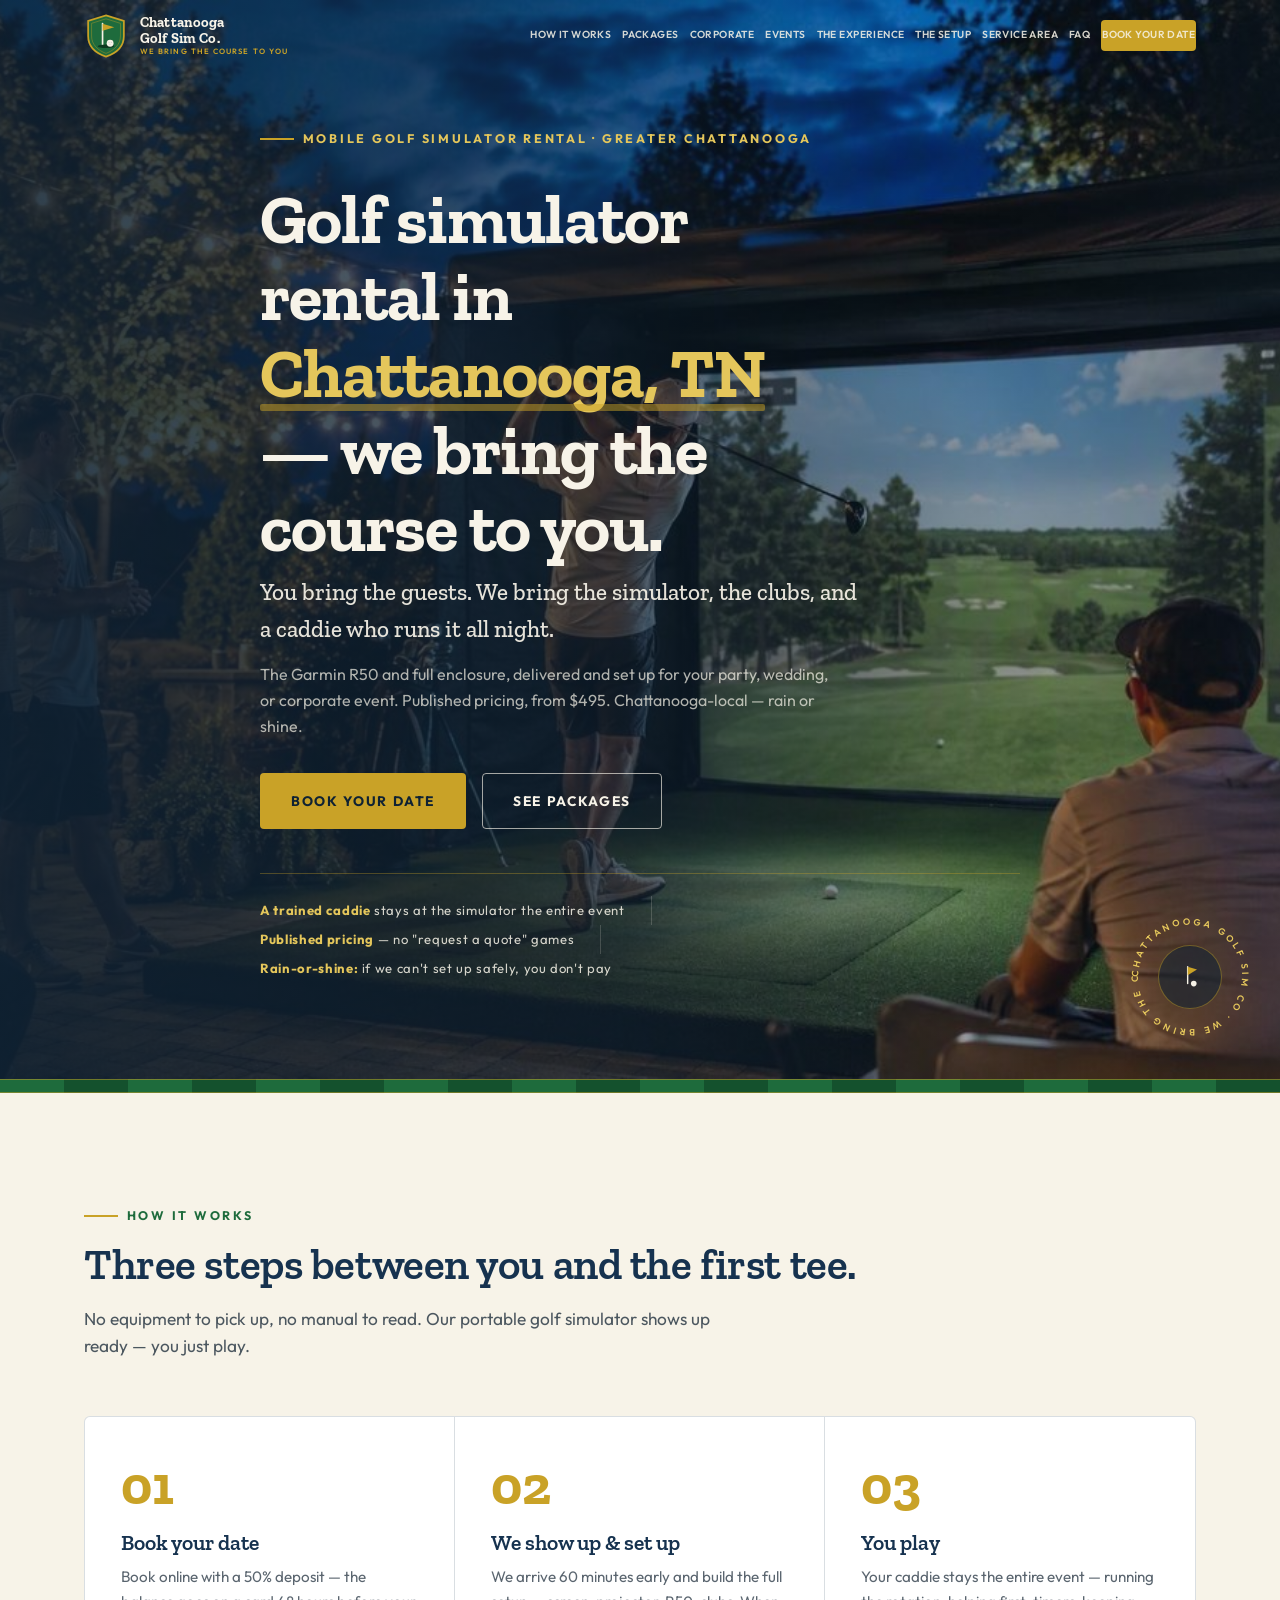
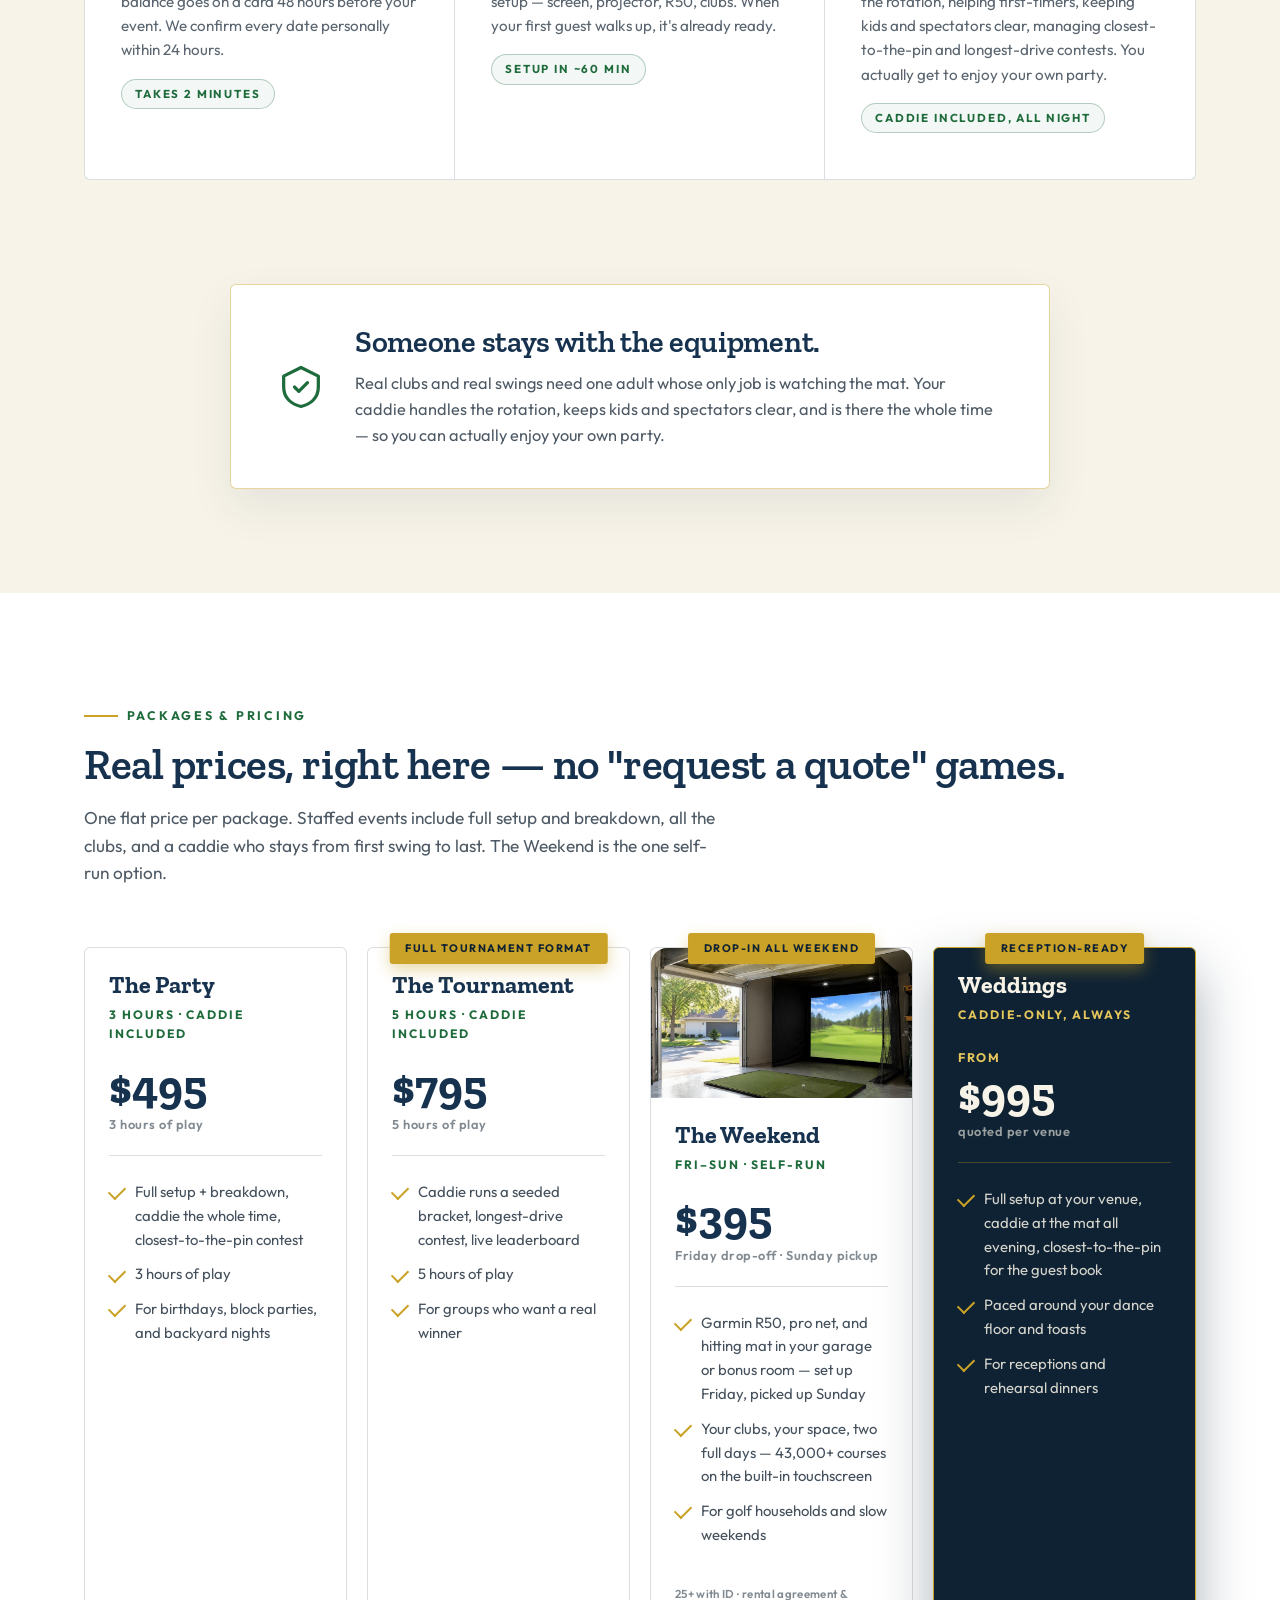
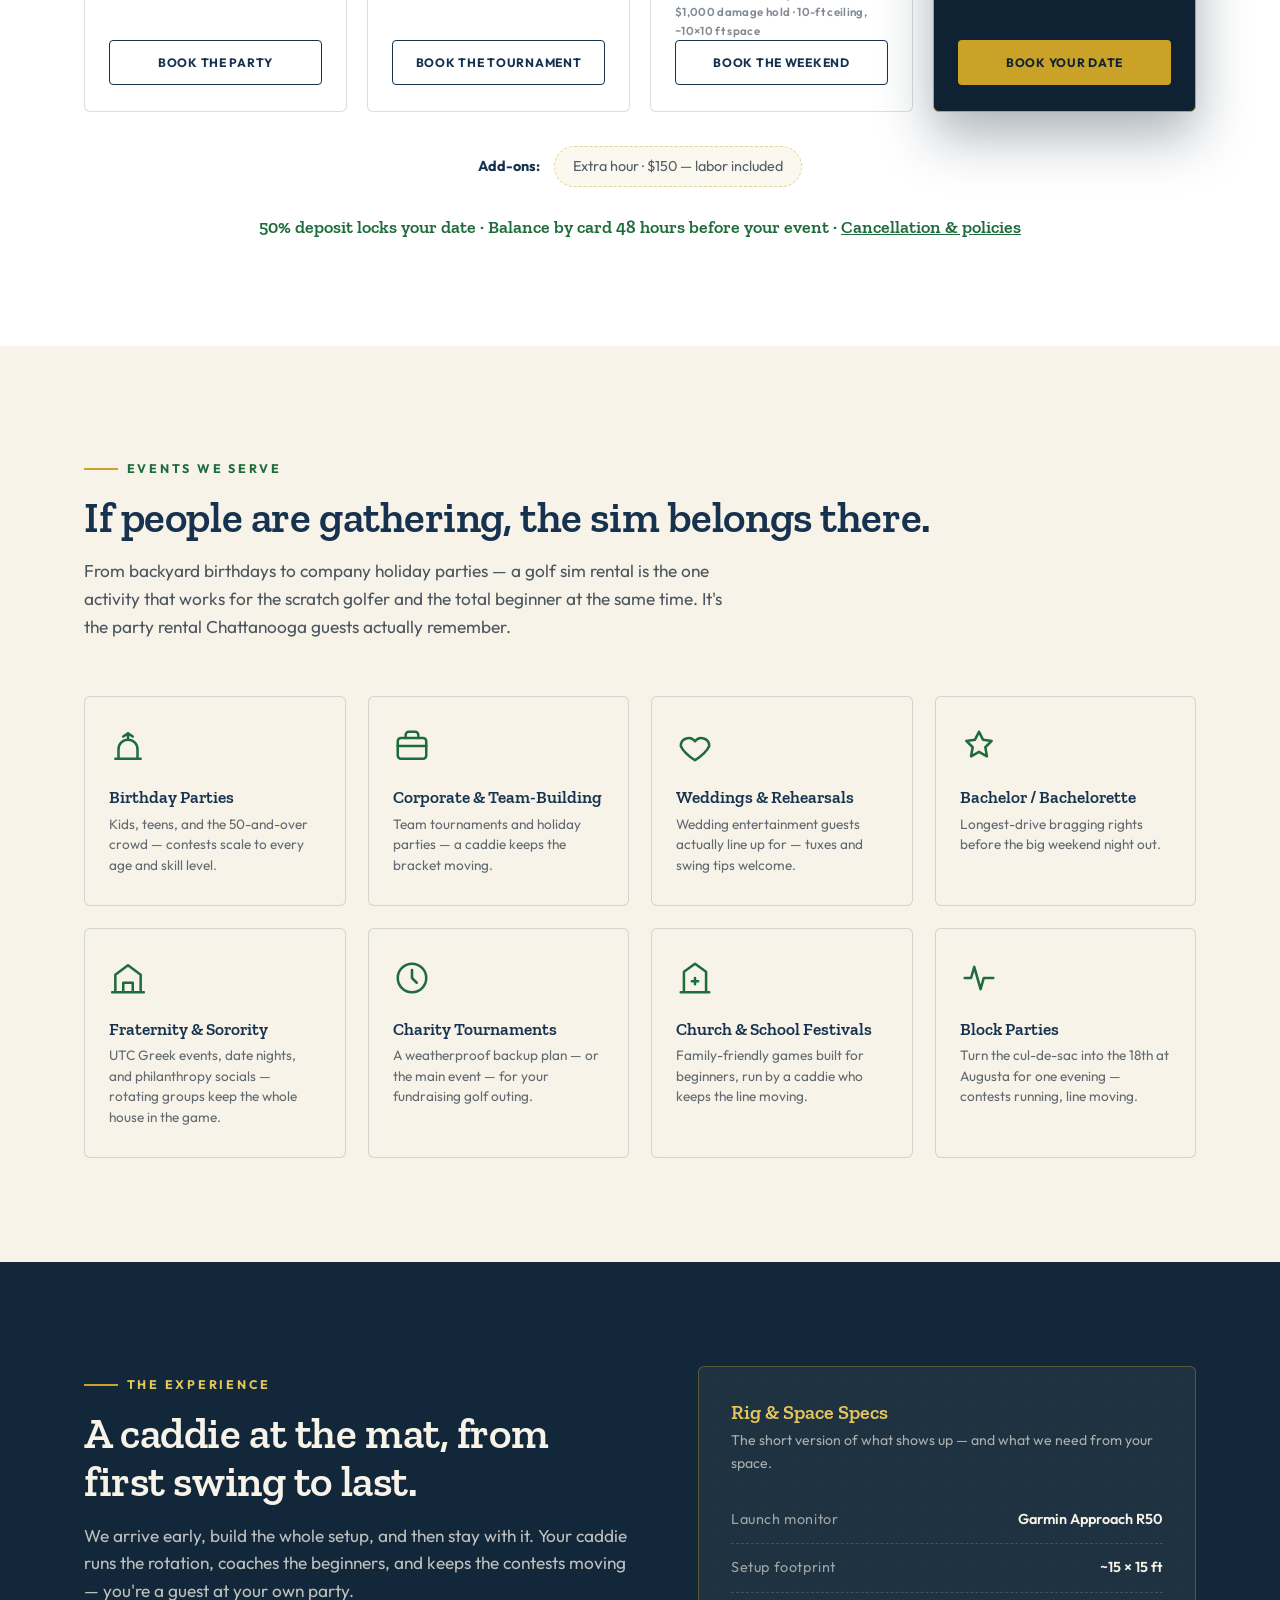
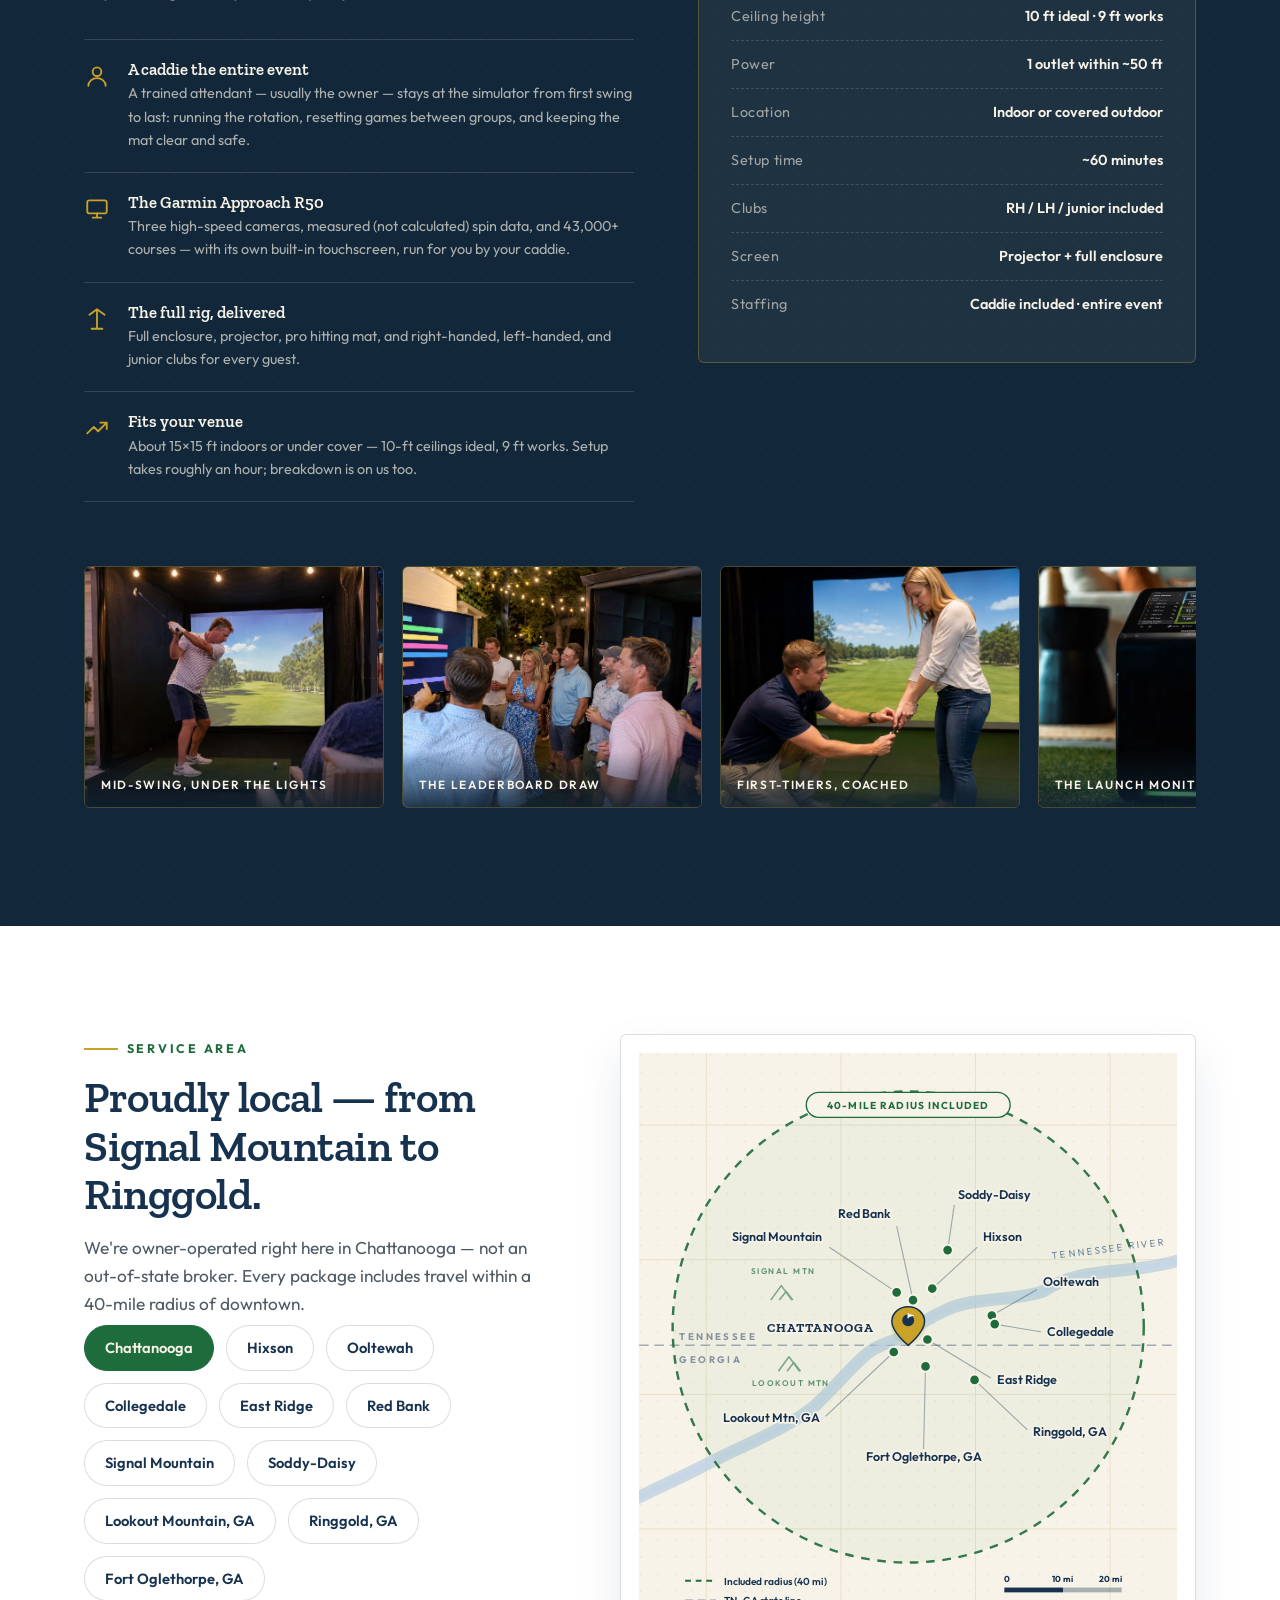
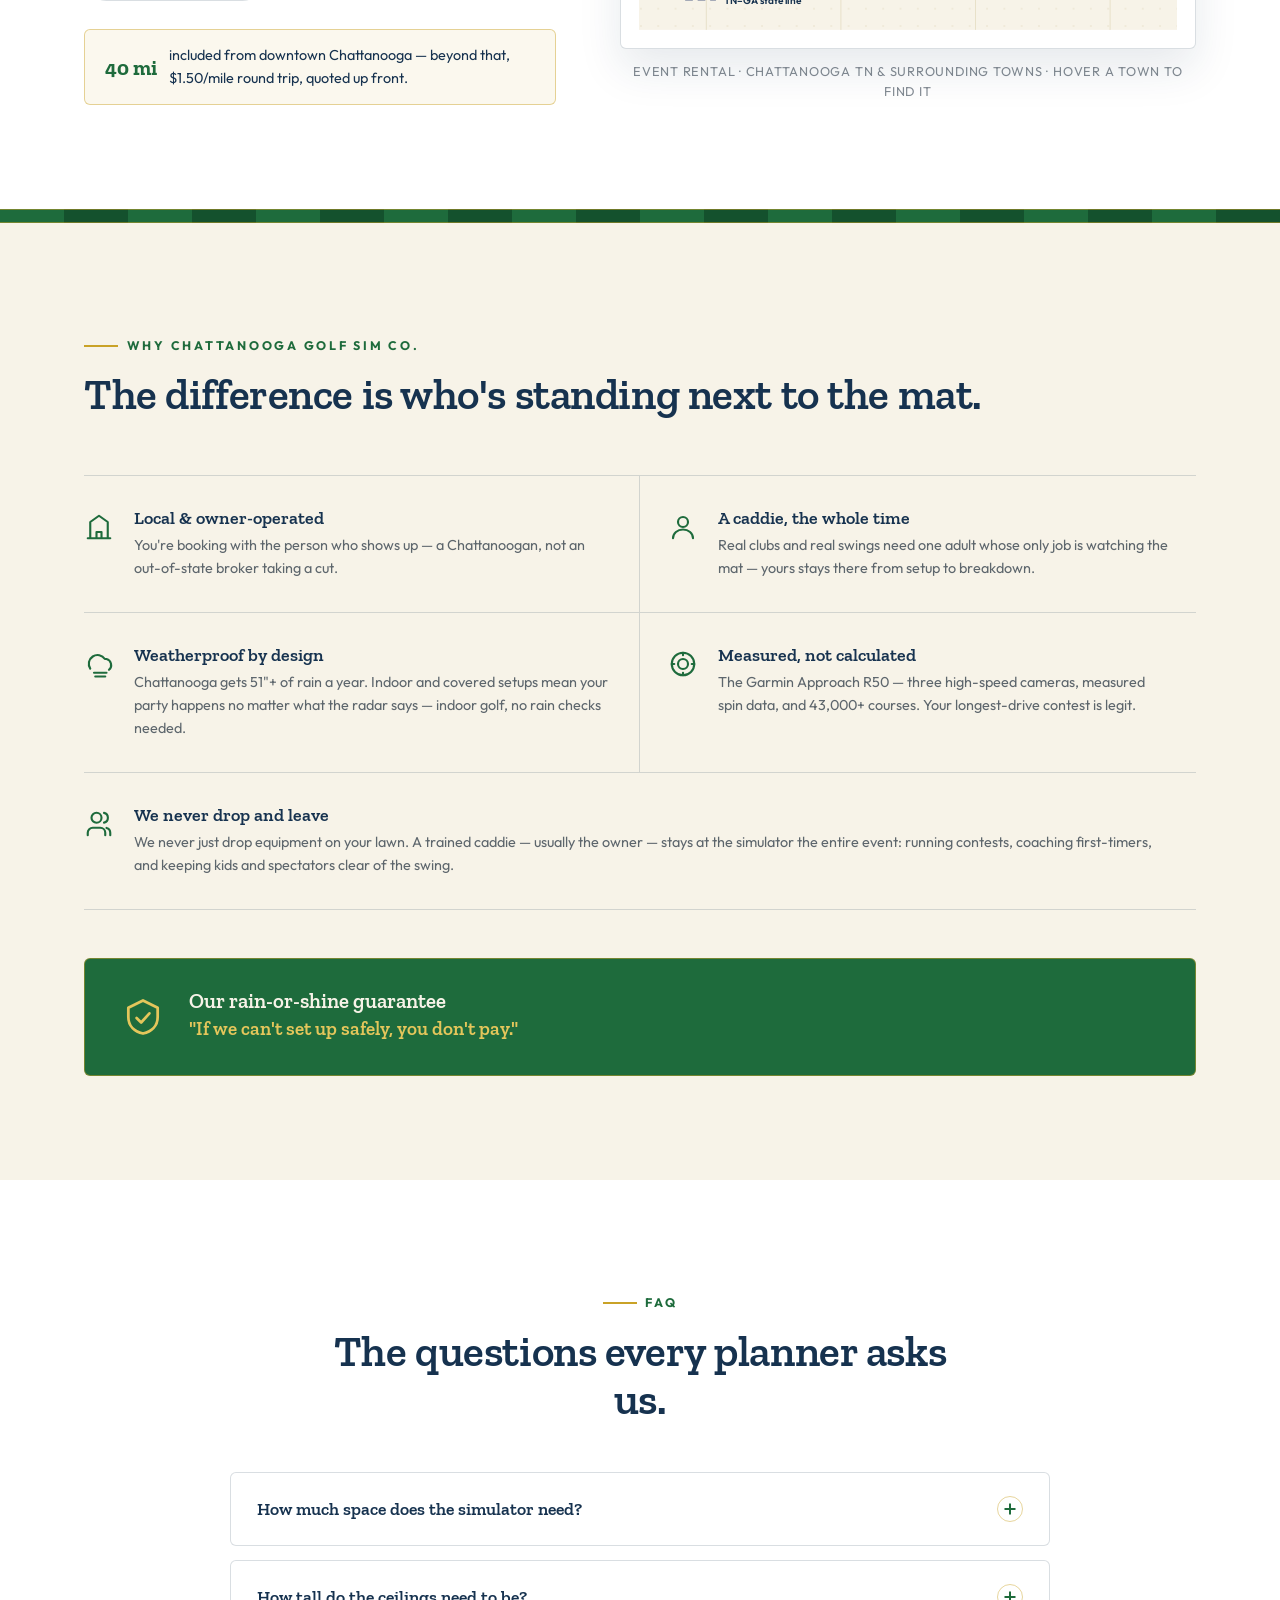
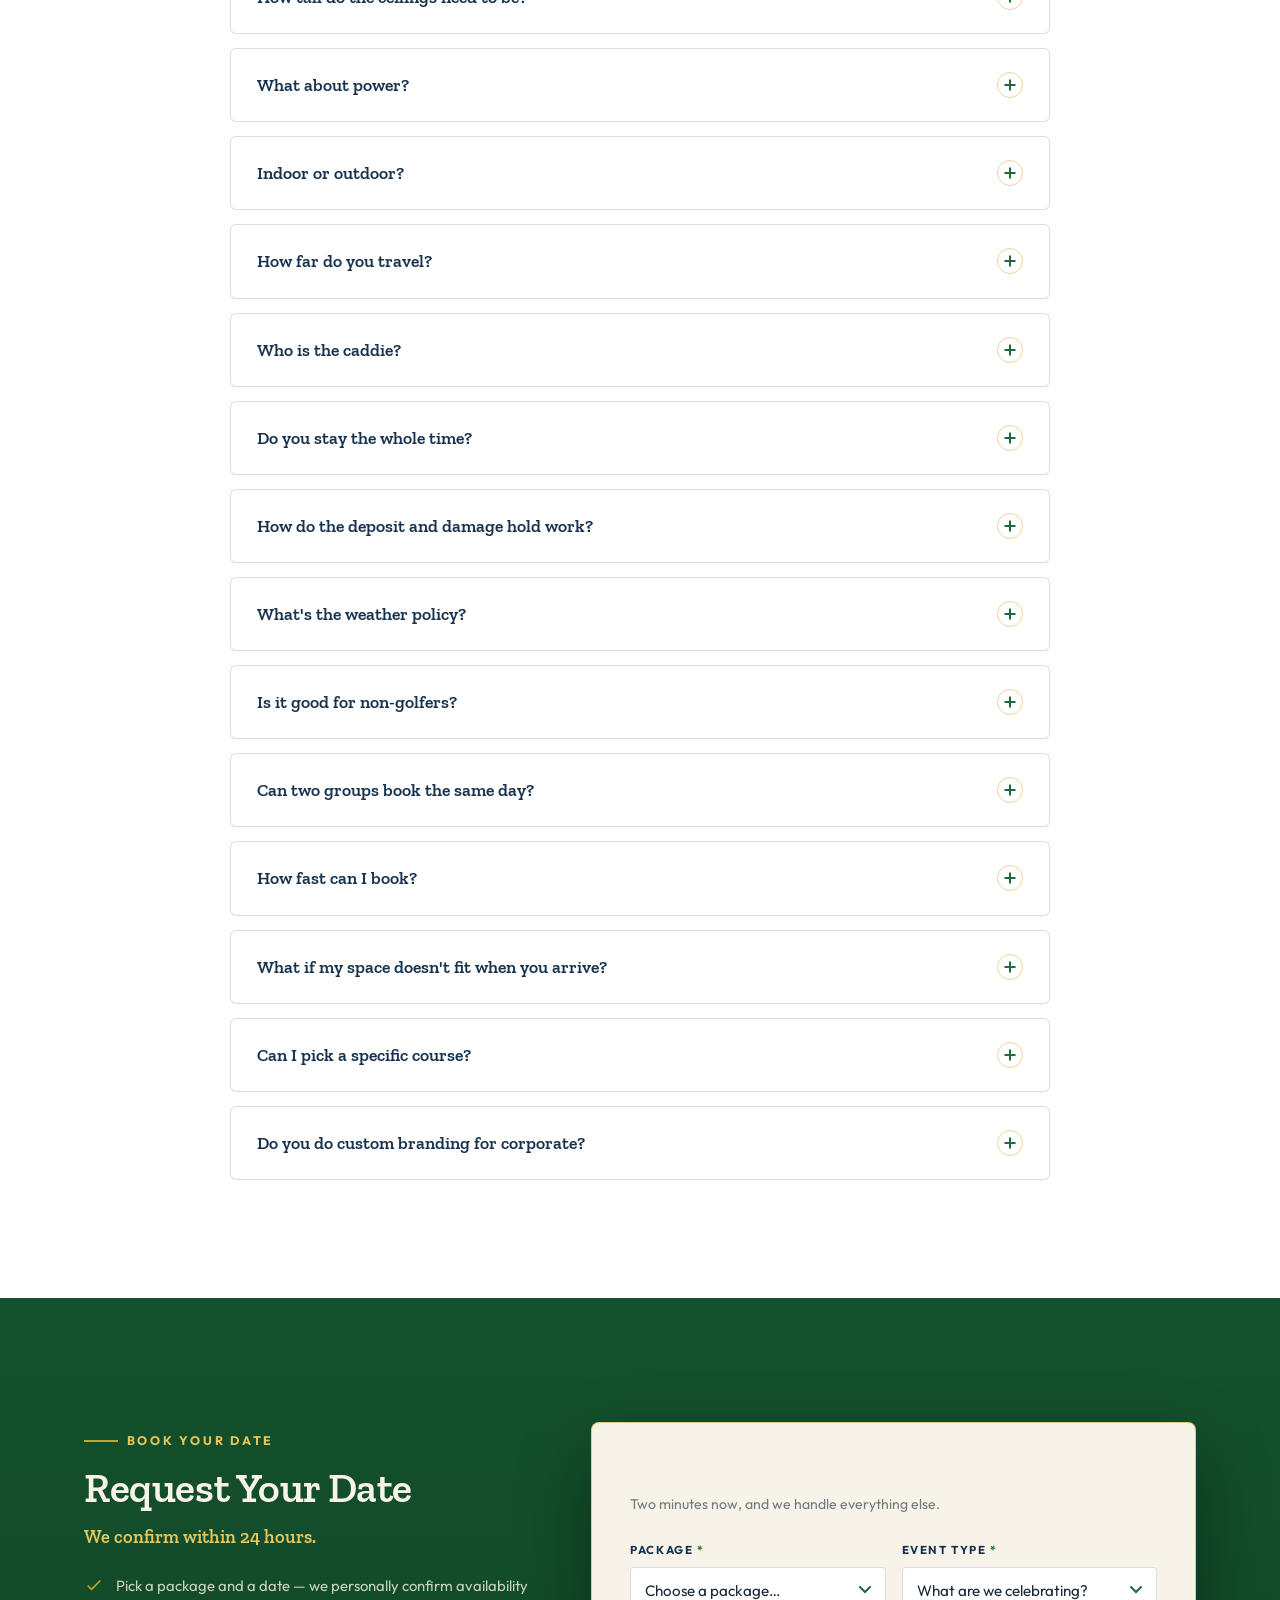
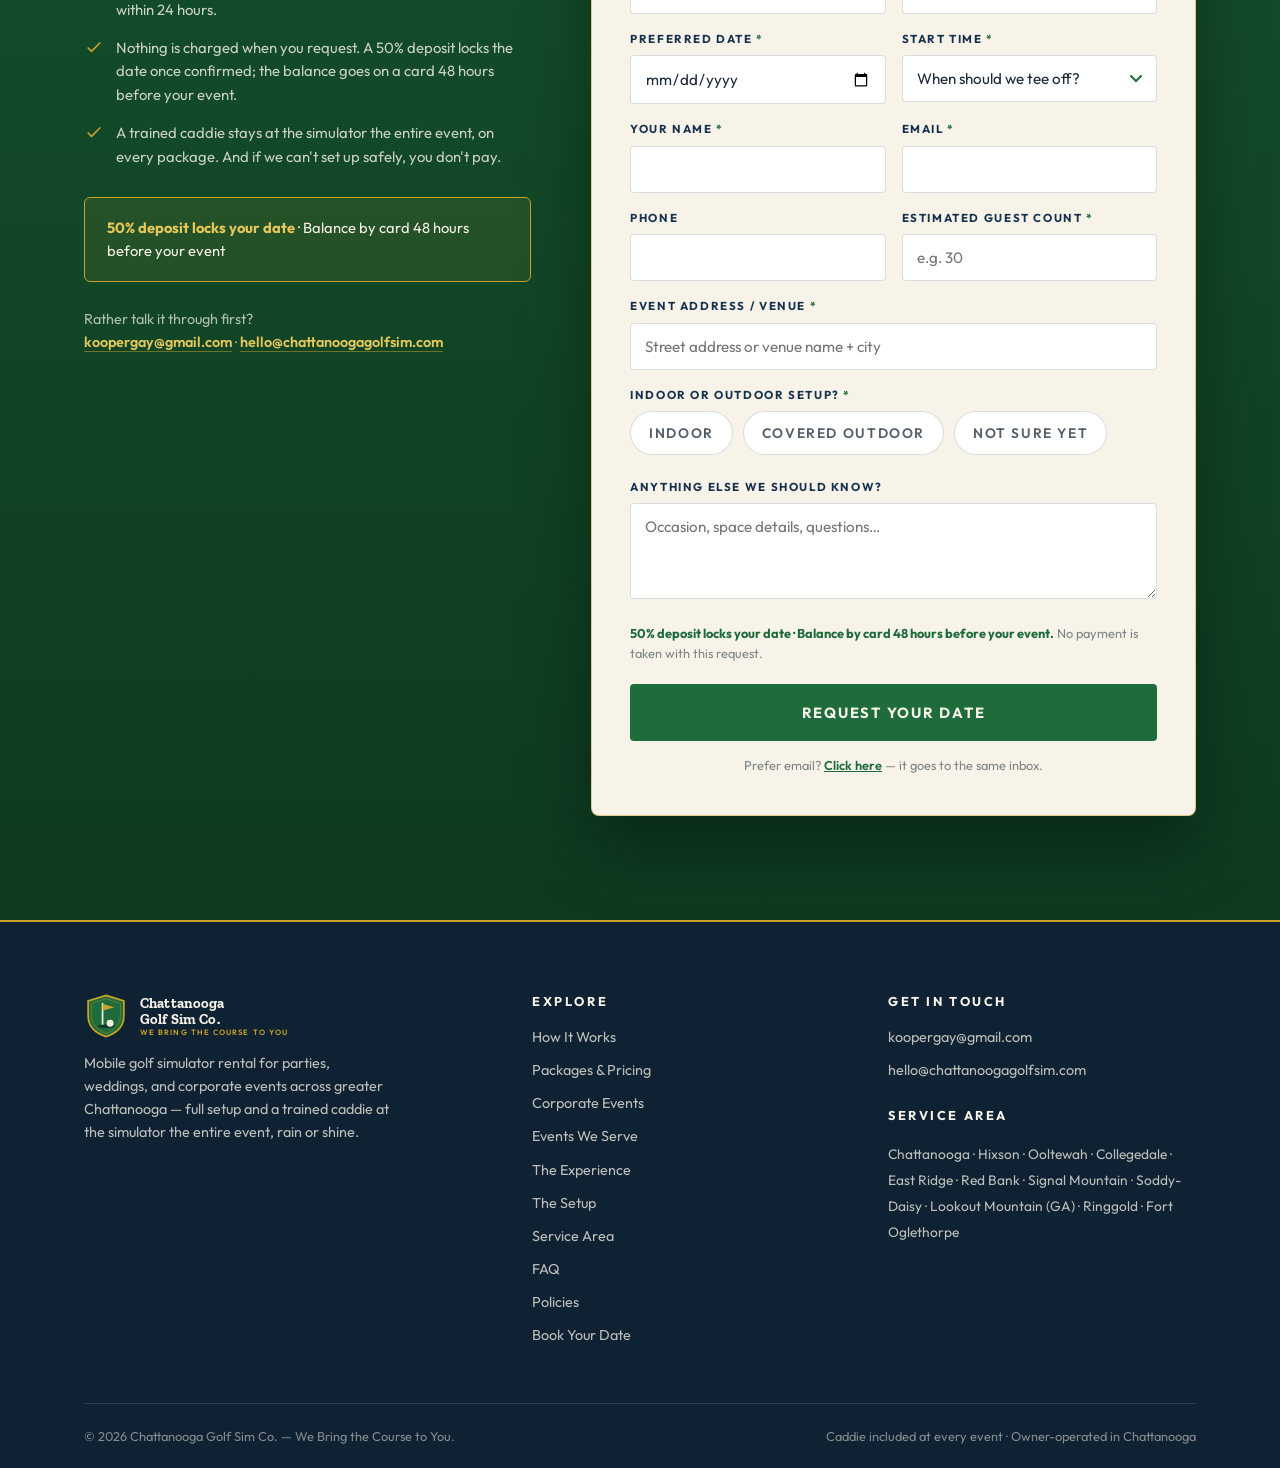
==== commit a74e6c82: "Remove the owner's phone number from the site. Drop the number from navigation, footers, contact lin" ====
--- a/index.html
+++ b/index.html
@@ -36,7 +36,6 @@
   "description": "Mobile golf simulator rental for parties, weddings, corporate events and festivals in the greater Chattanooga, TN area. Full setup plus a trained caddie who stays at the simulator for the entire event.",
   "slogan": "We Bring the Course to You",
   "email": "hello@chattanoogagolfsim.com",
-  "telephone": "+1-423-493-3568",
   "priceRange": "$495-$2995",
   "currenciesAccepted": "USD",
   "address": { "@type": "PostalAddress", "addressLocality": "Chattanooga", "addressRegion": "TN", "addressCountry": "US" },
@@ -167,7 +166,7 @@
       <a href="setup.html">The Setup</a>
       <a href="#service-area">Service Area</a>
       <a href="#faq">FAQ</a>
-      <a class="nav-phone" href="tel:+14234933568">(423) 493-3568</a>
+      <a class="nav-phone" href="mailto:koopergay@gmail.com">koopergay@gmail.com</a>
       <a href="#book" class="btn btn-gold header-cta">Book Your Date</a>
     </nav>
     <button class="nav-toggle" aria-label="Toggle menu" aria-expanded="false"><span></span></button>
@@ -716,7 +715,7 @@
         <div class="booking-deposit reveal reveal-d2">
           <strong>50% deposit locks your date</strong> · Balance by card 48 hours before your event
         </div>
-        <p class="mail-line reveal reveal-d2">Rather talk it through first?<br><a href="tel:+14234933568">(423) 493-3568</a> · <a href="mailto:hello@chattanoogagolfsim.com">hello@chattanoogagolfsim.com</a></p>
+        <p class="mail-line reveal reveal-d2">Rather talk it through first?<br><a href="mailto:koopergay@gmail.com">koopergay@gmail.com</a> · <a href="mailto:hello@chattanoogagolfsim.com">hello@chattanoogagolfsim.com</a></p>
       </div>
 
       <!--
@@ -877,7 +876,7 @@
       <div>
         <h4>Get in touch</h4>
         <ul class="footer-list">
-          <li><a href="tel:+14234933568">(423) 493-3568</a></li>
+          <li><a href="mailto:koopergay@gmail.com">koopergay@gmail.com</a></li>
           <li><a href="mailto:hello@chattanoogagolfsim.com">hello@chattanoogagolfsim.com</a></li>
         </ul>
         <h4 style="margin-top:26px">Service area</h4>
--- a/styles.css
+++ b/styles.css
@@ -103,7 +103,7 @@
 .main-nav a:hover{color:var(--gold-soft)}
 .main-nav a:hover::after{width:100%}
 .header-cta{padding:10px 14px;font-size:.68rem;letter-spacing:.1em;white-space:nowrap}
-.nav-phone{color:var(--gold-soft) !important;font-weight:700;letter-spacing:.06em}
+.main-nav a.nav-phone{color:var(--gold-soft) !important;font-weight:700;letter-spacing:0;text-transform:none;font-size:.68rem}
 .nav-phone::after{display:none}
 .nav-toggle{display:none;background:none;border:1px solid rgba(247,243,232,.4);border-radius:4px;width:44px;height:44px;cursor:pointer;position:relative}
 .nav-toggle span,.nav-toggle span::before,.nav-toggle span::after{
@@ -559,6 +559,7 @@
 }
 @media (max-width:1020px){
   .main-nav .nav-phone{display:block}
+  .main-nav a.nav-phone{font-size:.95rem;letter-spacing:0;text-transform:none}
   body{font-size:16px}
   .section{padding:76px 0}
   .steps{grid-template-columns:1fr}
